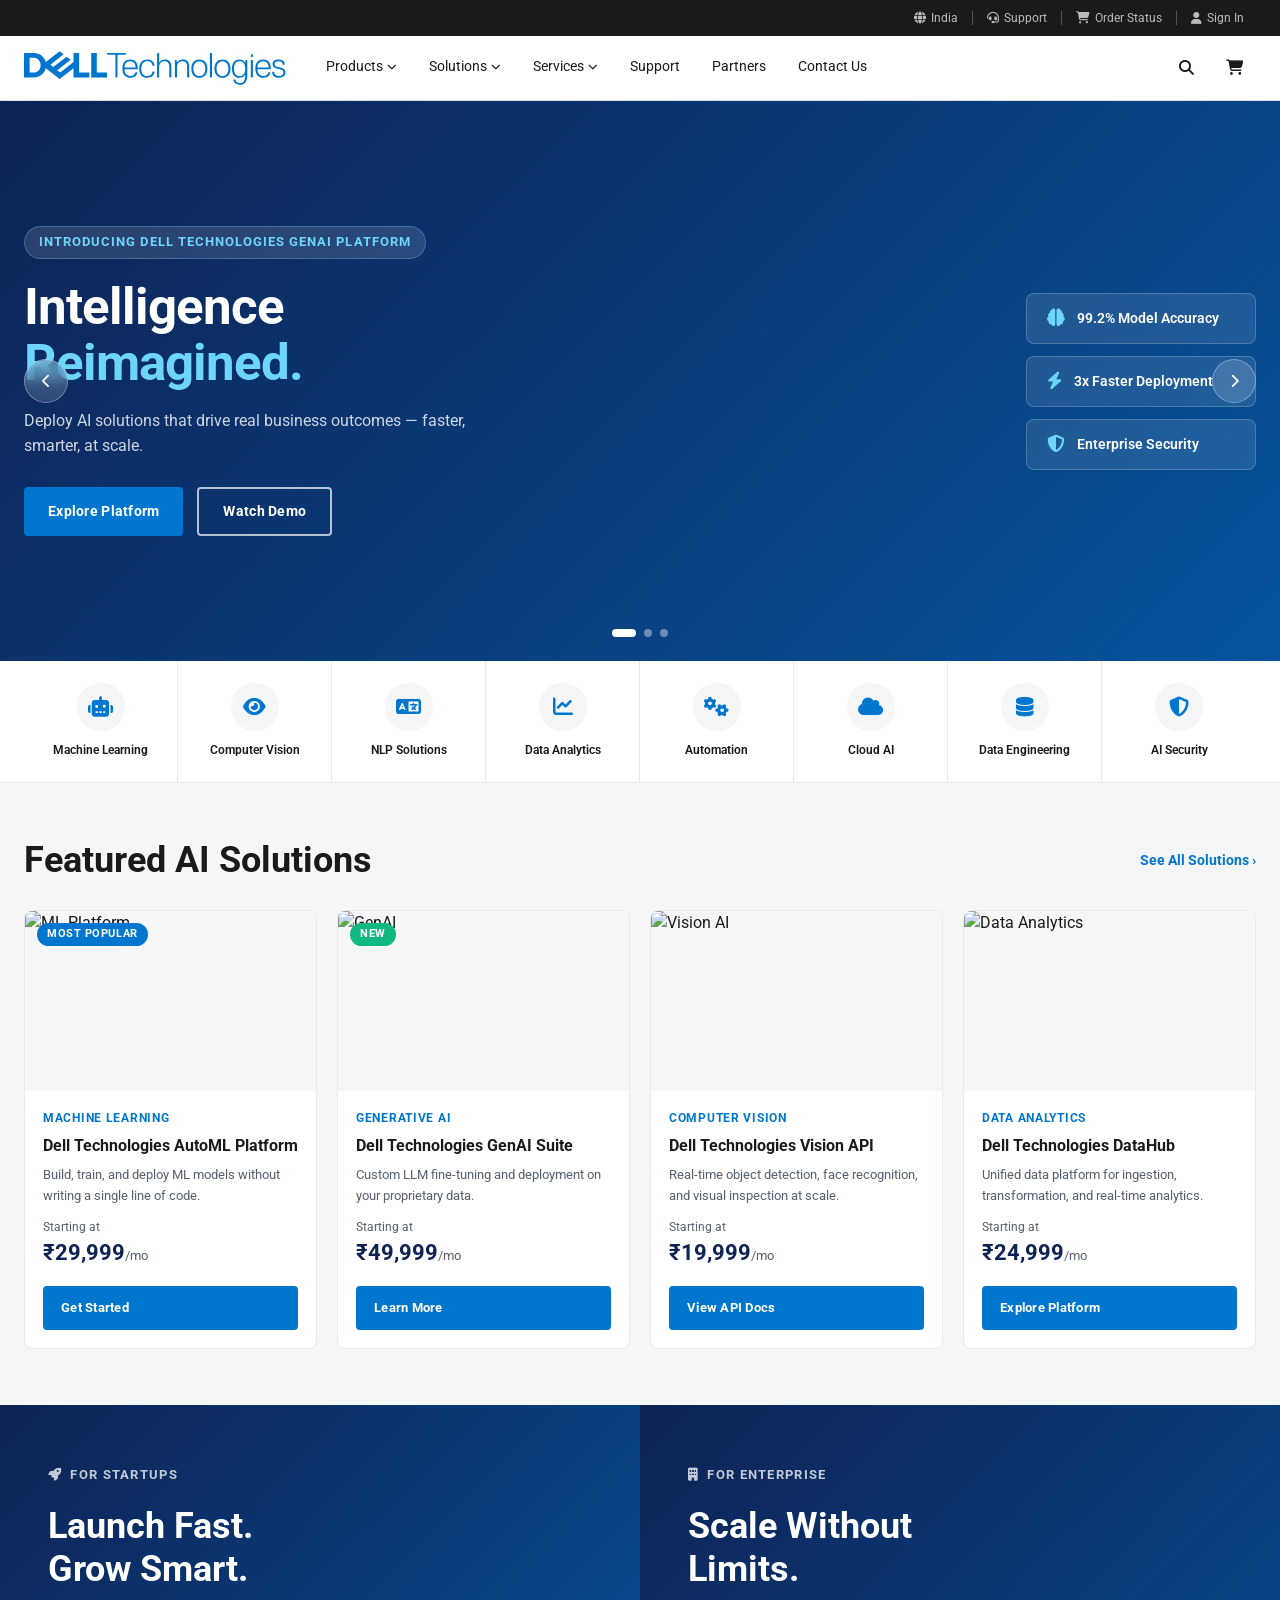
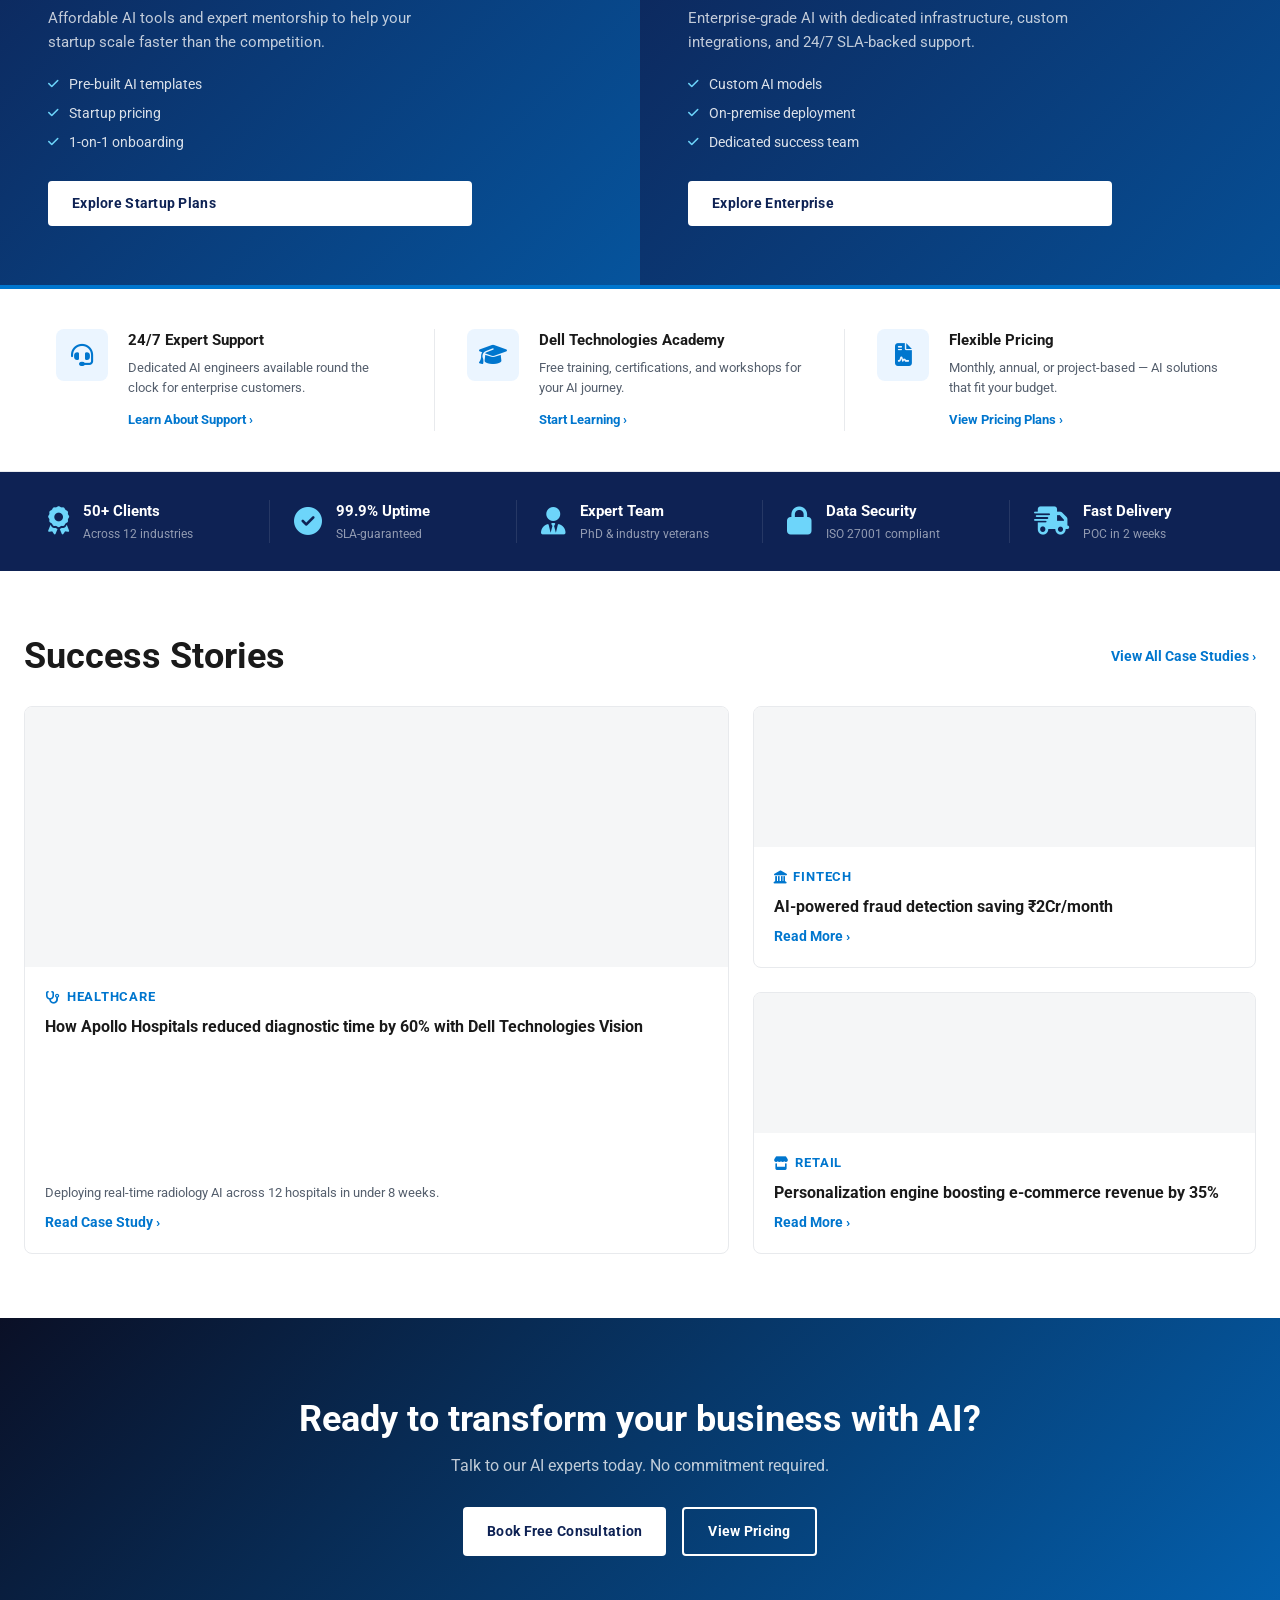
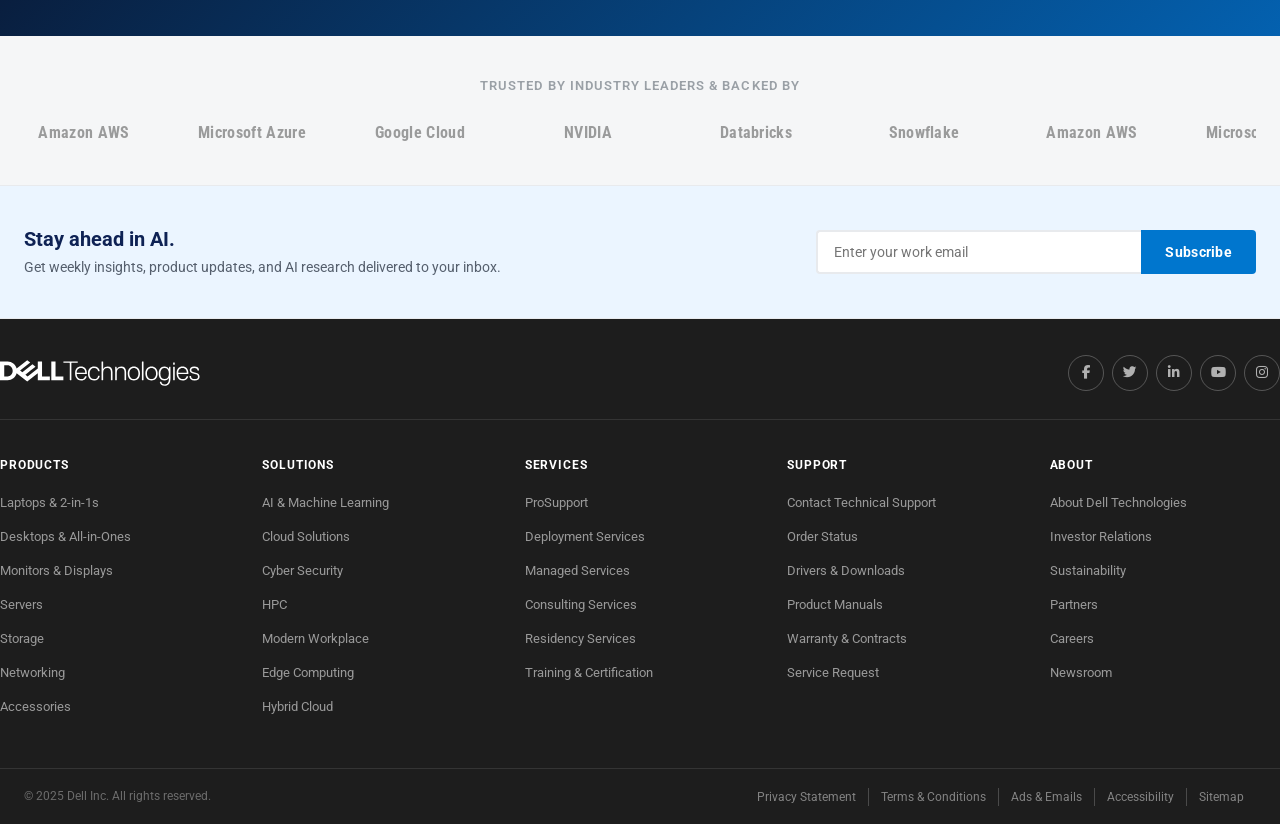
==== index.html @ 5cd4f0b7 "Make website fully responsive for iOS, Android, and all devices - Add viewport-fit=cover for iPhone " ====
<!DOCTYPE html>
<html lang="en">
<head>
<meta charset="UTF-8"/>
<meta name="viewport" content="width=device-width,initial-scale=1.0,viewport-fit=cover"/>
<meta name="description" content="Dell Technologies — Artificial Intelligence solutions for startups and enterprises. Machine Learning, GenAI, Computer Vision, Data Analytics."/>
<title>Dell Technologies | Artificial Intelligence Solutions</title>
<link rel="preconnect" href="https://fonts.googleapis.com"/>
<link href="https://fonts.googleapis.com/css2?family=Roboto:wght@300;400;500;700&family=Roboto+Condensed:wght@400;700&display=swap" rel="stylesheet"/>
<link rel="stylesheet" href="https://cdnjs.cloudflare.com/ajax/libs/font-awesome/6.5.0/css/all.min.css"/>
<style>
/* ===== RESET & VARIABLES ===== */
:root{
  --blue:#0076CE;--blue-dark:#005B9A;--navy:#0E2254;
  --white:#fff;--gray-100:#F5F6F7;--gray-200:#E8EAED;
  --gray-400:#9AA0A6;--gray-700:#3C4043;
  --text:#1A1A1A;--text-light:#555F6D;
  --shadow-sm:0 1px 4px rgba(0,0,0,.08);
  --shadow-md:0 4px 16px rgba(0,0,0,.12);
  --shadow-lg:0 8px 32px rgba(0,0,0,.16);
  --r:4px;--rl:8px;--t:.2s ease;
  --font:'Roboto',-apple-system,sans-serif;
  --font-c:'Roboto Condensed',sans-serif;
}
*,*::before,*::after{box-sizing:border-box;margin:0;padding:0;-webkit-tap-highlight-color:transparent}
html{scroll-behavior:smooth;font-size:16px;-webkit-text-size-adjust:100%;text-size-adjust:100%}
body{font-family:var(--font);color:var(--text);background:var(--white);line-height:1.5;overflow-x:hidden}
img{max-width:100%;display:block}
a{text-decoration:none;color:inherit}
ul{list-style:none}
button{cursor:pointer;border:none;background:none;font-family:var(--font);touch-action:manipulation;-webkit-appearance:none}
input{font-family:var(--font);-webkit-appearance:none}
h1{font-size:clamp(2rem,4vw,3.5rem);font-weight:700;line-height:1.1;letter-spacing:-.02em}
h2{font-size:clamp(1.5rem,3vw,2.25rem);font-weight:700;line-height:1.2}
h3{font-size:clamp(1rem,2vw,1.25rem);font-weight:700;line-height:1.3}
h4{font-size:.9rem;font-weight:700;text-transform:uppercase;letter-spacing:.06em}
h5{font-size:.875rem;font-weight:700;text-transform:uppercase;letter-spacing:.06em}
p{font-size:.9375rem;color:var(--text-light);line-height:1.6}

/* ===== BUTTONS ===== */
.btn{display:inline-flex;align-items:center;gap:8px;padding:.75rem 1.5rem;border-radius:var(--r);font-size:.875rem;font-weight:700;letter-spacing:.02em;transition:background var(--t),transform var(--t),box-shadow var(--t);white-space:nowrap;min-height:44px;touch-action:manipulation}
.btn:hover{transform:translateY(-1px)}
.btn-primary{background:var(--blue);color:var(--white)}
.btn-primary:hover{background:var(--blue-dark);box-shadow:0 4px 12px rgba(0,118,206,.35)}
.btn-secondary{background:transparent;color:var(--white);border:2px solid rgba(255,255,255,.7)}
.btn-secondary:hover{background:rgba(255,255,255,.15);border-color:var(--white)}
.btn-white{background:var(--white);color:var(--navy);font-weight:700}
.btn-white:hover{background:var(--gray-100);box-shadow:var(--shadow-md)}
.btn-outline-white{background:transparent;color:var(--white);border:2px solid var(--white)}
.btn-outline-white:hover{background:rgba(255,255,255,.15)}
.btn-sm{padding:.5rem 1.125rem;font-size:.8125rem}
.btn-link{color:var(--blue);font-size:.875rem;font-weight:700;display:inline-flex;align-items:center;gap:4px;transition:gap var(--t),color var(--t)}
.btn-link:hover{color:var(--blue-dark);gap:8px}

/* ===== REVEAL ===== */
.reveal{opacity:0;transform:translateY(24px);transition:opacity .6s ease,transform .6s ease}
.reveal.visible{opacity:1;transform:translateY(0)}
.d1{transition-delay:.1s}.d2{transition-delay:.2s}.d3{transition-delay:.3s}

/* ===== LAYOUT ===== */
.container{max-width:1280px;margin:0 auto;padding:0 24px;padding-left:max(24px,env(safe-area-inset-left));padding-right:max(24px,env(safe-area-inset-right))}
.sec-hdr{display:flex;align-items:center;justify-content:space-between;margin-bottom:28px}
.sec-hdr h2{color:var(--text)}
.sec-hdr .see-all{color:var(--blue);font-size:.875rem;font-weight:700;transition:color var(--t)}
.sec-hdr .see-all:hover{color:var(--blue-dark)}

/* ===== UTILITY BAR ===== */
.util-bar{background:#1a1a1a;border-bottom:none}
.util-inner{display:flex;align-items:center;justify-content:flex-end;height:36px;gap:0}
.util-right{display:flex;align-items:center}
.util-right a{color:rgba(255,255,255,.7);font-size:.75rem;display:flex;align-items:center;gap:5px;transition:color var(--t);padding:0 12px;height:36px}
.util-right a:hover{color:var(--white)}
.util-div{width:1px;height:14px;background:rgba(255,255,255,.25);margin:0 2px}

/* ===== HEADER / NAV ===== */
.main-hdr{position:sticky;top:0;z-index:1000;background:var(--white);border-bottom:1px solid #dce0e5;transition:box-shadow var(--t)}
.main-hdr.scrolled{box-shadow:0 2px 12px rgba(0,0,0,.1)}
.nav-inner{display:flex;align-items:center;justify-content:space-between;height:64px;gap:0}
.logo,.ft-logo{display:flex;align-items:center;flex-shrink:0}
.dell-logo-img{height:40px;width:auto;display:block}
.ft-brand .dell-logo-img{height:32px;filter:brightness(0) invert(1)}
.main-nav{display:flex;align-items:center;flex:1;padding:0 24px}
.nav-list{display:flex;align-items:center;height:64px}
.nav-item{position:relative;height:64px;display:flex;align-items:center}
.nav-link{display:flex;align-items:center;gap:4px;height:64px;padding:0 16px;font-size:.875rem;font-weight:400;color:#1a1a1a;border-bottom:3px solid transparent;transition:color var(--t),border-color var(--t);white-space:nowrap}
.nav-link .fa-chevron-down{font-size:.6rem;transition:transform var(--t)}
.nav-item:hover>.nav-link{color:var(--blue);border-bottom-color:var(--blue)}
.nav-item:hover .fa-chevron-down{transform:rotate(180deg)}
.mega{position:absolute;top:64px;left:0;background:var(--white);border-top:2px solid var(--blue);box-shadow:0 8px 32px rgba(0,0,0,.14);display:grid;grid-template-columns:repeat(auto-fit,minmax(180px,1fr));min-width:700px;opacity:0;visibility:hidden;transform:translateY(-6px);transition:opacity .18s,transform .18s,visibility .18s;z-index:999}
.nav-item:hover .mega{opacity:1;visibility:visible;transform:translateY(0)}
.mega-col{padding:28px 24px;border-right:1px solid var(--gray-200)}
.mega-col:last-child{border-right:none}
.mega-col h4{color:#1a1a1a;font-size:.75rem;margin-bottom:14px;padding-bottom:10px;border-bottom:1px solid var(--gray-200);font-weight:700;text-transform:uppercase;letter-spacing:.06em}
.mega-col ul li{margin-bottom:10px}
.mega-col ul li a{font-size:.875rem;color:#444;transition:color var(--t);display:block;font-weight:400}
.mega-col ul li a:hover{color:var(--blue)}
.mega-promo{background:#f5f8fc}
.promo-badge{display:inline-block;background:var(--blue);color:var(--white);font-size:.68rem;font-weight:700;padding:2px 8px;border-radius:10px;margin-bottom:8px;text-transform:uppercase;letter-spacing:.05em}
.mega-promo h5{font-size:.9375rem;text-transform:none;letter-spacing:0;color:var(--navy);margin-bottom:6px;font-weight:600}
.mega-promo>p{font-size:.8rem;margin-bottom:12px}
.nav-actions{display:flex;align-items:center;gap:4px;flex-shrink:0}
.nav-icon-btn{width:44px;height:44px;display:flex;align-items:center;justify-content:center;border-radius:50%;color:#1a1a1a;font-size:.95rem;transition:background var(--t),color var(--t)}
.nav-icon-btn:hover{background:var(--gray-100);color:var(--blue)}
.hamburger{display:none;flex-direction:column;gap:5px;width:44px;height:44px;align-items:center;justify-content:center}
.hamburger span{display:block;width:22px;height:2px;background:#1a1a1a;border-radius:2px;transition:transform var(--t),opacity var(--t)}
.search-wrap{display:none;border-top:1px solid var(--gray-200);background:var(--white);padding:12px 0}
.search-wrap.open{display:block}
.search-inner{display:flex;align-items:center;gap:12px;border:1px solid #c0c8d2;border-radius:24px;padding:0 20px;max-width:640px;margin:0 auto;transition:border-color var(--t),box-shadow var(--t)}
.search-inner:focus-within{border-color:var(--blue);box-shadow:0 0 0 3px rgba(0,118,206,.12)}
.search-inner i{color:#888}
.search-inner input{flex:1;border:none;outline:none;padding:10px 0;font-size:.9375rem;color:var(--text)}
.search-close{color:var(--gray-400);transition:color var(--t)}
.search-close:hover{color:var(--text)}

/* ===== HERO ===== */
.hero{position:relative;overflow:hidden;height:560px;background:var(--navy)}
.hero-track{display:flex;height:100%;transition:transform .6s cubic-bezier(.25,.46,.45,.94);will-change:transform}
.hero-slide{min-width:100%;position:relative;background-size:cover;background-position:center;background-color:var(--navy)}
.hero-overlay{position:absolute;inset:0;background:linear-gradient(135deg,rgba(14,34,84,.92) 0%,rgba(0,118,206,.6) 100%)}
.hero-content{position:relative;z-index:2;display:flex;align-items:center;justify-content:space-between;height:100%;gap:48px}
.hero-text{max-width:560px}
.hero-eyebrow{display:inline-flex;align-items:center;gap:8px;background:rgba(255,255,255,.12);color:#6DD5FA;font-size:.8125rem;font-weight:700;letter-spacing:.08em;text-transform:uppercase;padding:5px 14px;border-radius:20px;margin-bottom:20px;border:1px solid rgba(109,213,250,.3)}
.hero-text h1{color:var(--white);margin-bottom:16px}
.hero-text h1 span{color:#6DD5FA}
.hero-sub{color:rgba(255,255,255,.8);font-size:1rem;margin-bottom:28px;max-width:460px}
.hero-actions{display:flex;gap:14px;flex-wrap:wrap}
.float-cards{display:flex;flex-direction:column;gap:12px;flex-shrink:0}
.fcard{background:rgba(255,255,255,.1);backdrop-filter:blur(12px);border:1px solid rgba(255,255,255,.2);border-radius:var(--rl);padding:14px 20px;display:flex;align-items:center;gap:12px;color:var(--white);font-size:.875rem;font-weight:600;min-width:230px;animation:fadeRight .6s ease both}
.fcard:nth-child(1){animation-delay:.3s}
.fcard:nth-child(2){animation-delay:.5s}
.fcard:nth-child(3){animation-delay:.7s}
.fcard i{color:#6DD5FA;font-size:1.1rem}
@keyframes fadeRight{from{opacity:0;transform:translateX(20px)}to{opacity:1;transform:translateX(0)}}
.hero-arr{position:absolute;top:50%;transform:translateY(-50%);width:44px;height:44px;background:rgba(255,255,255,.15);backdrop-filter:blur(8px);border:1px solid rgba(255,255,255,.3);border-radius:50%;color:var(--white);font-size:.875rem;display:flex;align-items:center;justify-content:center;z-index:10;transition:background var(--t),transform var(--t)}
.hero-arr:hover{background:rgba(255,255,255,.3);transform:translateY(-50%) scale(1.1)}
.hero-prev{left:24px}.hero-next{right:24px}
.hero-dots{position:absolute;bottom:24px;left:50%;transform:translateX(-50%);display:flex;gap:8px;z-index:10}
.dot{width:8px;height:8px;border-radius:50%;background:rgba(255,255,255,.4);cursor:pointer;transition:background var(--t),width var(--t)}
.dot.active{background:var(--white);width:24px;border-radius:4px}

/* ===== CATEGORIES ===== */
.cats{background:var(--white);border-bottom:1px solid var(--gray-200)}
.cat-grid{display:grid;grid-template-columns:repeat(8,1fr)}
.cat-card{display:flex;flex-direction:column;align-items:center;gap:10px;padding:22px 12px;border-right:1px solid var(--gray-200);transition:background var(--t);cursor:pointer;text-decoration:none}
.cat-card:last-child{border-right:none}
.cat-card:hover{background:var(--gray-100)}
.cat-ico{width:48px;height:48px;background:var(--gray-100);border-radius:50%;display:flex;align-items:center;justify-content:center;font-size:1.25rem;color:var(--blue);transition:background var(--t),transform var(--t)}
.cat-card:hover .cat-ico{background:var(--blue);color:var(--white);transform:scale(1.1)}
.cat-card span{font-size:.78rem;font-weight:600;text-align:center;color:var(--text);transition:color var(--t)}
.cat-card:hover span{color:var(--blue)}

/* ===== FEATURED ===== */
.featured{padding:56px 0;background:var(--gray-100)}
.feat-grid{display:grid;grid-template-columns:repeat(4,1fr);gap:20px}
.feat-card{background:var(--white);border-radius:var(--rl);overflow:hidden;border:1px solid var(--gray-200);transition:box-shadow var(--t),transform var(--t);position:relative;display:flex;flex-direction:column}
.feat-card:hover{box-shadow:var(--shadow-lg);transform:translateY(-4px)}
.feat-badge{position:absolute;top:12px;left:12px;background:var(--blue);color:var(--white);font-size:.7rem;font-weight:700;padding:3px 10px;border-radius:12px;z-index:2;text-transform:uppercase;letter-spacing:.05em}
.feat-badge.new-badge{background:#10B981}
.feat-img{height:180px;overflow:hidden;position:relative;background:var(--gray-100)}
.feat-img img{width:100%;height:100%;object-fit:cover;transition:transform .4s ease}
.feat-card:hover .feat-img img{transform:scale(1.04)}
.feat-body{padding:18px;display:flex;flex-direction:column;flex:1;gap:8px}
.feat-tag{font-size:.75rem;font-weight:700;color:var(--blue);text-transform:uppercase;letter-spacing:.06em}
.feat-body h3{font-size:1rem;color:var(--text)}
.feat-desc{font-size:.8125rem;color:var(--text-light);flex:1}
.feat-price{margin:4px 0 8px}
.price-from{display:block;font-size:.75rem;color:var(--text-light)}
.price-val{font-size:1.4rem;font-weight:700;color:var(--navy)}
.price-val span{font-size:.8rem;font-weight:400;color:var(--text-light)}

/* ===== AUDIENCE ===== */
.audience-grid{display:grid;grid-template-columns:1fr 1fr;min-height:480px}
.aud-card{position:relative;background-size:cover;background-position:center;background-color:var(--navy);overflow:hidden}
.aud-overlay{position:absolute;inset:0;background:linear-gradient(135deg,rgba(14,34,84,.88) 0%,rgba(0,118,206,.6) 100%)}
.aud-content{position:relative;z-index:2;padding:56px 48px;height:100%;display:flex;flex-direction:column;justify-content:center;max-width:520px}
.aud-eyebrow{display:flex;align-items:center;gap:8px;color:#6DD5FA;font-size:.8125rem;font-weight:700;text-transform:uppercase;letter-spacing:.1em;margin-bottom:16px}
.aud-content h2{color:var(--white);margin-bottom:14px}
.aud-content>p{color:rgba(255,255,255,.75);margin-bottom:20px;max-width:380px}
.aud-list{margin-bottom:28px;display:flex;flex-direction:column;gap:8px}
.aud-list li{color:rgba(255,255,255,.85);font-size:.875rem;display:flex;align-items:center;gap:10px}
.aud-list li i{color:#6DD5FA;font-size:.75rem}

/* ===== SERVICES STRIP ===== */
.svc-strip{background:var(--white);border-top:4px solid var(--blue);border-bottom:1px solid var(--gray-200);padding:40px 0}
.strip-grid{display:grid;grid-template-columns:repeat(3,1fr)}
.strip-item{display:flex;gap:20px;padding:0 32px;border-right:1px solid var(--gray-200)}
.strip-item:last-child{border-right:none}
.strip-ico{width:52px;height:52px;background:#EBF5FF;border-radius:var(--rl);display:flex;align-items:center;justify-content:center;font-size:1.4rem;color:var(--blue);flex-shrink:0}
.strip-body h4{font-size:.9375rem;text-transform:none;letter-spacing:0;color:var(--text);margin-bottom:6px}
.strip-body p{font-size:.8125rem;margin-bottom:8px}
.strip-body a{color:var(--blue);font-size:.8125rem;font-weight:700;transition:color var(--t)}
.strip-body a:hover{color:var(--blue-dark)}

/* ===== TRUST BAR ===== */
.trust-bar{background:var(--navy);padding:28px 0}
.trust-grid{display:grid;grid-template-columns:repeat(5,1fr)}
.trust-item{display:flex;align-items:center;gap:14px;padding:0 24px;border-right:1px solid rgba(255,255,255,.1)}
.trust-item:last-child{border-right:none}
.trust-item>i{font-size:1.75rem;color:#6DD5FA;flex-shrink:0}
.trust-item div{display:flex;flex-direction:column;gap:2px}
.trust-item strong{color:var(--white);font-size:.9375rem}
.trust-item span{color:rgba(255,255,255,.55);font-size:.75rem}

/* ===== EDITORIAL ===== */
.editorial{padding:64px 0;background:var(--white)}
.ed-grid{display:grid;grid-template-columns:1.4fr 1fr;gap:24px}
.ed-col{display:flex;flex-direction:column;gap:24px}
.ed-card{background:var(--white);border:1px solid var(--gray-200);border-radius:var(--rl);overflow:hidden;transition:box-shadow var(--t),transform var(--t);display:flex;flex-direction:column}
.ed-card:hover{box-shadow:var(--shadow-md);transform:translateY(-2px)}
.ed-card.lg .ed-img{height:260px}
.ed-img{height:160px;position:relative;background-size:cover;background-position:center;background-color:var(--gray-100);overflow:hidden}
.ed-img.sm{height:140px}
.ed-body{padding:20px;flex:1;display:flex;flex-direction:column;gap:8px}
.ed-tag{display:flex;align-items:center;gap:6px;font-size:.75rem;font-weight:700;color:var(--blue);text-transform:uppercase;letter-spacing:.06em}
.ed-body h3{color:var(--text);font-size:1rem;line-height:1.4;flex:1}
.ed-body>p{font-size:.8125rem}

/* ===== CTA BANNER ===== */
.cta-banner{position:relative;padding:80px 0;overflow:hidden}
.cta-bg{position:absolute;inset:0;background-size:cover;background-position:center;background-color:var(--navy)}
.cta-overlay{position:absolute;inset:0;background:linear-gradient(135deg,rgba(10,15,36,.95) 0%,rgba(0,118,206,.75) 100%)}
.cta-content{position:relative;z-index:2;text-align:center}
.cta-content h2{color:var(--white);margin-bottom:12px}
.cta-content>p{color:rgba(255,255,255,.75);font-size:1rem;margin-bottom:28px}
.cta-actions{display:flex;gap:16px;justify-content:center;flex-wrap:wrap}

/* ===== PARTNERS ===== */
.partners{padding:40px 0;background:var(--gray-100);border-bottom:1px solid var(--gray-200);overflow:hidden}
.partners-lbl{text-align:center;font-size:.8125rem;color:var(--gray-400);font-weight:600;text-transform:uppercase;letter-spacing:.08em;margin-bottom:24px}
.p-track{overflow:hidden}
.p-inner{display:flex;align-items:center;gap:48px;animation:scroll 22s linear infinite;width:max-content}
.p-track:hover .p-inner{animation-play-state:paused}
.p-logo{display:flex;align-items:center;justify-content:center;filter:grayscale(1) opacity(.5);transition:filter var(--t);min-width:120px;font-size:1rem;font-weight:700;color:var(--gray-700);font-family:var(--font-c);letter-spacing:.02em;white-space:nowrap}
.p-logo:hover{filter:grayscale(0) opacity(1)}
@keyframes scroll{from{transform:translateX(0)}to{transform:translateX(-50%)}}

/* ===== NEWSLETTER ===== */
.newsletter{background:#EBF5FF;padding:40px 0;border-bottom:1px solid var(--gray-200)}
.nl-inner{display:flex;align-items:center;justify-content:space-between;gap:32px;flex-wrap:wrap}
.nl-text h3{color:var(--navy);margin-bottom:4px}
.nl-text p{font-size:.875rem}
.nl-form{display:flex;max-width:440px;flex:1;min-width:280px}
.nl-form input{flex:1;border:2px solid var(--gray-200);border-right:none;border-radius:var(--r) 0 0 var(--r);padding:0 16px;font-size:.875rem;outline:none;transition:border-color var(--t);background:var(--white);color:var(--text)}
.nl-form input:focus{border-color:var(--blue)}
.nl-form .btn{border-radius:0 var(--r) var(--r) 0}

/* ===== FOOTER ===== */
.site-footer{background:#1d1d1d;color:rgba(255,255,255,.7)}
.ft-top-row{display:flex;align-items:center;justify-content:space-between;padding:36px 0 28px;border-bottom:1px solid rgba(255,255,255,.1)}
.ft-top-row .dell-logo-img{height:32px;filter:brightness(0) invert(1)}
.social{display:flex;align-items:center;gap:8px}
.social a{width:36px;height:36px;border:1px solid rgba(255,255,255,.25);border-radius:50%;display:flex;align-items:center;justify-content:center;color:rgba(255,255,255,.65);font-size:.85rem;transition:background var(--t),border-color var(--t),color var(--t)}
.social a:hover{background:var(--blue);border-color:var(--blue);color:var(--white)}
.ft-grid{display:grid;grid-template-columns:repeat(5,1fr);gap:32px;padding:36px 0 40px}
.ft-col h5{color:var(--white);margin-bottom:16px;font-size:.75rem;font-weight:700;text-transform:uppercase;letter-spacing:.07em}
.ft-col ul li{margin-bottom:10px}
.ft-col ul li a{font-size:.8125rem;color:rgba(255,255,255,.55);transition:color var(--t);line-height:1.4}
.ft-col ul li a:hover{color:var(--white)}
.ft-bottom{border-top:1px solid rgba(255,255,255,.1);padding:18px 0 calc(18px + env(safe-area-inset-bottom))}
.ft-bottom-inner{display:flex;align-items:center;justify-content:space-between;gap:16px;flex-wrap:wrap}
.ft-bottom p{font-size:.75rem;color:rgba(255,255,255,.35)}
.ft-legal{display:flex;gap:0;flex-wrap:wrap}
.ft-legal a{font-size:.75rem;color:rgba(255,255,255,.45);transition:color var(--t);padding:0 12px;border-right:1px solid rgba(255,255,255,.2)}
.ft-legal a:last-child{border-right:none}
.ft-legal a:hover{color:rgba(255,255,255,.9)}
.mob-overlay{display:none;position:fixed;inset:0;background:rgba(0,0,0,.5);z-index:998}
.mob-overlay.active{display:block}

/* ===== RESPONSIVE ===== */
@media(max-width:1100px){
  .feat-grid{grid-template-columns:repeat(2,1fr)}
  .cat-grid{grid-template-columns:repeat(4,1fr)}
  .trust-grid{grid-template-columns:repeat(3,1fr)}
  .ft-grid{grid-template-columns:repeat(3,1fr)}
}
@media(max-width:900px){
  .util-bar{display:none}
  .main-nav{position:fixed;top:0;left:-100%;width:min(320px,85vw);height:100vh;height:100dvh;background:var(--white);z-index:999;overflow-y:auto;-webkit-overflow-scrolling:touch;transition:left var(--t);padding:calc(80px + env(safe-area-inset-top)) 0 calc(40px + env(safe-area-inset-bottom));padding-left:env(safe-area-inset-left);box-shadow:var(--shadow-lg)}
  .main-nav.open{left:0}
  .nav-list{flex-direction:column;align-items:stretch}
  .nav-link{height:auto;min-height:44px;padding:14px 24px;border-bottom:1px solid var(--gray-200)}
  .mega{position:static;transform:none;min-width:100%;grid-template-columns:1fr;box-shadow:none;border:none;display:none;opacity:1;visibility:visible}
  .nav-item.open .mega{display:grid}
  .mega-col{border-right:none;border-bottom:1px solid var(--gray-200)}
  .hamburger{display:flex}
  .btn-cta-nav{display:none}
  .hero{height:480px}
  .float-cards{display:none}
  .audience-grid{grid-template-columns:1fr}
  .aud-card{min-height:360px}
  .strip-grid{grid-template-columns:1fr;gap:28px}
  .strip-item{border-right:none;padding:0}
  .ed-grid{grid-template-columns:1fr}
  .ed-card.lg .ed-img{height:200px}
  .ed-col{display:grid;grid-template-columns:1fr 1fr}
  .logo svg{width:200px;height:26px}
  .search-inner input,.nl-form input{font-size:1rem}
}
@media(max-width:700px){
  .feat-grid{grid-template-columns:repeat(2,1fr)}
  .trust-grid{grid-template-columns:repeat(2,1fr)}
  .ed-col{grid-template-columns:1fr}
  .aud-content{padding:40px 24px}
  .hero{height:auto;min-height:420px}
  .hero-content{padding:60px 24px}
  .hero-actions{flex-direction:column}
  .hero-actions .btn{justify-content:center}
}
@media(max-width:600px){
  .feat-grid{grid-template-columns:1fr}
  .ft-grid{grid-template-columns:1fr 1fr}
  .ft-top-row{flex-direction:column;gap:16px;align-items:flex-start}
  .hero-content{padding:48px 20px}
  .hero-arr{width:36px;height:36px;font-size:.75rem}
  .hero-prev{left:8px}.hero-next{right:8px}
  .aud-content{padding:40px 24px}
}
@media(max-width:480px){
  .cat-card{padding:14px 6px}
  .cat-card span{font-size:.65rem}
  .cat-ico{width:40px;height:40px;font-size:1.1rem}
  .trust-grid{grid-template-columns:1fr}
  .trust-item{border-right:none;border-bottom:1px solid rgba(255,255,255,.1);padding:12px 0}
  .trust-item:last-child{border-bottom:none}
  .trust-bar{padding:20px 0}
  .logo svg{width:160px;height:21px}
  .hero{min-height:360px}
  .hero-content{padding:36px 16px;flex-direction:column;justify-content:center}
  .hero-actions{flex-direction:column}
  .hero-actions .btn{justify-content:center;width:100%}
  .nl-inner{flex-direction:column;align-items:stretch}
  .nl-form{max-width:100%;flex-direction:column}
  .nl-form input{border-right:2px solid var(--gray-200);border-bottom:none;border-radius:var(--r) var(--r) 0 0;padding:12px 16px}
  .nl-form .btn{border-radius:0 0 var(--r) var(--r);justify-content:center}
  .ft-grid{grid-template-columns:1fr 1fr}
  .ft-bottom-inner{flex-direction:column;align-items:center;text-align:center;gap:10px}
  .ft-legal{justify-content:center}
  .cta-actions{flex-direction:column;align-items:center}
  .cta-actions .btn{width:100%;max-width:320px;justify-content:center}
  .sec-hdr{flex-direction:column;align-items:flex-start;gap:8px}
}
@media(max-width:360px){
  .cat-grid{grid-template-columns:repeat(4,1fr)}
  .cat-card{padding:10px 4px}
  .cat-ico{width:34px;height:34px;font-size:.95rem}
  .cat-card span{font-size:.6rem}
  .logo svg{width:140px;height:18px}
  .nav-inner{height:56px}
  .hero-content{padding:28px 12px}
}

/* ===== MOBILE / TOUCH POLISH ===== */
@media(hover:none){
  .feat-card:hover,.ed-card:hover{transform:none;box-shadow:none}
  .btn:hover{transform:none}
  .cat-card:hover .cat-ico{transform:none}
}
@media(max-width:900px){
  .nav-inner{height:56px}
  .search-inner input{height:44px}
  .social a{width:44px;height:44px}
  .util-right a{min-height:44px}
}
</style>
</head>
<body>

<!-- Utility Bar -->
<div class="util-bar">
  <div class="container util-inner">
    <div class="util-right">
      <a href="#"><i class="fas fa-globe"></i> India</a>
      <span class="util-div"></span>
      <a href="#"><i class="fas fa-headset"></i> Support</a>
      <span class="util-div"></span>
      <a href="#"><i class="fas fa-shopping-cart"></i> Order Status</a>
      <span class="util-div"></span>
      <a href="#"><i class="fas fa-user"></i> Sign In</a>
    </div>
  </div>
</div>

<!-- Header -->
<header class="main-hdr" id="mainHdr">
  <div class="container nav-inner">
    <a href="#" class="logo">
      <svg xmlns="http://www.w3.org/2000/svg" viewBox="0 0 1017 132" width="262" height="34" aria-label="Dell Technologies" focusable="false">
        <path fill="#0076CE" d="M1015 84.89c0-12.23-6.8-17.66-20.39-20.38-13.58-2.71-21.73-4.08-21.73-13.58 0-6.79 5.43-10.87 14.95-10.87 12.23 0 16.3 5.43 16.3 12.23l1.36 1.36h5.43l1.36-1.36c0-13.58-10.87-19.02-24.46-19.02-14.95 0-23.09 8.15-23.09 17.67 0 10.87 8.15 16.3 21.73 19.02 13.59 2.72 20.38 4.08 20.38 14.95 0 6.79-4.07 12.23-17.66 12.23-12.23 0-17.66-6.8-17.66-14.95l-1.36-1.36h-5.43l-1.36 1.36c0 12.23 9.51 21.74 25.81 21.74 17.66-.02 25.82-8.17 25.82-19.04m-58.42-13.58l1.35-1.36v-4.07c0-19.02-10.87-32.61-29.89-32.61s-29.89 13.59-29.89 32.61v2.71c0 19.02 9.51 35.32 31.25 35.32 19.02 0 25.81-12.23 27.17-20.38l-1.36-1.36h-5.43l-1.36 1.36c-2.72 8.15-8.15 13.59-19.02 13.59-17.67 0-23.1-16.3-23.1-24.45l1.36-1.36h48.92zm-8.15-6.8h-40.76l-1.36-1.36c0-9.51 5.43-23.09 21.74-23.09 16.3 0 21.74 13.58 21.74 23.09l-1.36 1.36zm-59.78 36.68V35.97l-1.36-1.36h-5.43l-1.36 1.36v65.22l1.36 1.36h5.43l1.36-1.36zm0-78.8v-8.15l-1.36-1.36h-5.43l-1.36 1.36v8.15l1.36 1.36h5.43l1.36-1.36zm-51.62 74.73c-13.59 0-21.74-9.51-21.74-28.53s8.15-28.53 21.74-28.53c13.58 0 21.73 9.51 21.73 28.53 0 19.01-8.15 28.53-21.73 28.53m21.73-4.08c0 17.66-4.08 31.25-20.38 31.25-12.23 0-16.3-5.43-17.66-12.23l-1.36-1.36h-5.43l-1.36 1.36c1.36 10.87 9.51 19.02 25.81 19.02 17.67 0 28.53-10.87 28.53-38.04V35.97l-1.36-1.36h-4.08l-1.36 1.36-1.36 8.16h-1.36c-2.71-5.43-9.51-10.87-21.74-10.87-19.02 0-28.53 14.95-28.53 35.33 0 20.37 9.51 35.32 28.53 35.32 12.23 0 19.02-5.43 21.74-10.87h1.37zm-88.3-52.98c13.58 0 23.09 10.87 23.09 28.53s-9.51 28.53-23.09 28.53c-13.59 0-23.1-10.87-23.1-28.53s9.51-28.53 23.1-28.53m0 63.85c17.66 0 31.24-12.23 31.24-35.32s-13.58-35.33-31.24-35.33c-17.67 0-31.25 12.23-31.25 35.33 0 23.09 13.59 35.32 31.25 35.32m-40.76-2.72V8.81l-1.36-1.36h-5.43l-1.36 1.36v92.39l1.36 1.36h5.43l1.36-1.37zm-48.9-61.13c13.58 0 23.09 10.87 23.09 28.53s-9.51 28.53-23.09 28.53c-13.59 0-23.1-10.87-23.1-28.53s9.51-28.53 23.1-28.53m0 63.85c17.66 0 31.25-12.23 31.25-35.32s-13.59-35.33-31.25-35.33-31.25 12.23-31.25 35.33c0 23.09 13.59 35.32 31.25 35.32m-39.4-2.72V60.43c0-17.66-9.51-27.17-24.45-27.17-9.51 0-17.67 4.08-21.74 10.87h-1.36l-1.35-8.16-1.36-1.36h-4.08l-1.36 1.36v65.22l1.36 1.36h5.44l1.35-1.36V64.51c0-14.95 6.8-24.45 21.74-24.45 10.87 0 17.66 6.79 17.66 20.37v40.76l1.36 1.36h5.43l1.36-1.36zm-69.29 0V60.43c0-17.66-9.51-27.17-24.45-27.17-9.51 0-17.66 4.08-21.74 10.87h-1.36V8.81l-1.36-1.36h-5.43l-1.36 1.36v92.39l1.36 1.36h5.43l1.36-1.36V64.51c0-14.95 6.8-24.45 21.74-24.45 10.87 0 17.66 6.79 17.66 20.37v40.76l1.36 1.36h5.44l1.35-1.36zm-116.83-32.6c0-19.02 9.51-28.53 23.09-28.53s19.02 8.15 20.37 16.3l1.36 1.36h5.44l1.36-1.36c-1.36-13.58-12.23-23.09-28.53-23.09-17.66 0-31.24 10.87-31.24 35.33 0 24.45 13.58 35.32 31.24 35.32 16.3 0 27.17-9.51 28.53-23.09l-1.36-1.36h-5.44l-1.36 1.36c-1.36 8.15-6.79 16.3-20.37 16.3-13.59-.01-23.09-9.53-23.09-28.54m-14.95 2.72l1.36-1.36v-4.07c0-19.02-10.87-32.61-29.9-32.61-19.01 0-29.89 13.59-29.89 32.61v2.71c0 19.02 9.51 35.32 31.25 35.32 19.02 0 25.81-12.23 27.17-20.38l-1.36-1.36h-5.43l-1.36 1.36c-2.71 8.15-8.15 13.59-19.02 13.59-17.66 0-23.09-16.3-23.09-24.45l1.36-1.36h48.91zm-8.15-6.8h-40.76l-1.36-1.36c0-9.51 5.43-23.09 21.73-23.09 16.31 0 21.74 13.58 21.74 23.09l-1.35 1.36zm-36.61-51.63V8.81l-1.36-1.36h-70.65l-1.36 1.36v4.08l1.36 1.36h29.89l1.36 1.36v85.59l1.36 1.36h5.43l1.36-1.36V15.6l1.36-1.36h29.89l1.36-1.36zM322.2 83.65v18.9h-61.35V7.45h21.6v76.2h39.75zm-283.65 18.9c22.13 0 40.73-15.12 46.03-35.58l53.8 42.03 53.77-42.01v35.56h61.35v-18.9h-39.75V7.45h-21.6v35.56L140.58 83.3l-11.53-9.01L153.73 55l26.88-21-15.34-12-51.58 40.3-11.53-9.01L153.73 13 138.38 1l-53.8 42.03c-5.3-20.46-23.9-35.58-46.03-35.58H0v95.1h38.55zM21.6 83.65v-57.3h16.95C52.88 26.35 64.5 39.18 64.5 55S52.88 83.65 38.55 83.65H21.6z"/>
      </svg>
    </a>

    <nav class="main-nav" id="mainNav">
      <ul class="nav-list">
        <li class="nav-item has-mega">
          <a href="#" class="nav-link">Products <i class="fas fa-chevron-down"></i></a>
          <div class="mega">
            <div class="mega-col"><h4>PCs &amp; Laptops</h4><ul><li><a href="#">Laptops &amp; 2-in-1s</a></li><li><a href="#">Desktops &amp; All-in-Ones</a></li><li><a href="#">Monitors</a></li><li><a href="#">Workstations</a></li><li><a href="#">Thin Clients</a></li></ul></div>
            <div class="mega-col"><h4>Infrastructure</h4><ul><li><a href="#">Servers</a></li><li><a href="#">Storage</a></li><li><a href="#">Networking</a></li><li><a href="#">Converged Infrastructure</a></li><li><a href="#">HPC</a></li></ul></div>
            <div class="mega-col"><h4>Software &amp; Cloud</h4><ul><li><a href="#">Dell APEX</a></li><li><a href="#">VMware Solutions</a></li><li><a href="#">Data Protection</a></li><li><a href="#">Cloud Management</a></li></ul></div>
            <div class="mega-col mega-promo"><span class="promo-badge">New</span><h5>Dell APEX Cloud Platform</h5><p>Flexible cloud-as-a-service solutions for any workload.</p><a href="#" class="btn-link">Learn More &rsaquo;</a></div>
          </div>
        </li>
        <li class="nav-item has-mega">
          <a href="#" class="nav-link">Solutions <i class="fas fa-chevron-down"></i></a>
          <div class="mega">
            <div class="mega-col"><h4>By Technology</h4><ul><li><a href="#">AI &amp; Machine Learning</a></li><li><a href="#">Cloud &amp; Multicloud</a></li><li><a href="#">Cyber Security</a></li><li><a href="#">Modern Workplace</a></li><li><a href="#">Edge Computing</a></li></ul></div>
            <div class="mega-col"><h4>By Industry</h4><ul><li><a href="#">Financial Services</a></li><li><a href="#">Healthcare</a></li><li><a href="#">Manufacturing</a></li><li><a href="#">Government</a></li><li><a href="#">Telecommunications</a></li></ul></div>
            <div class="mega-col"><h4>By Business Size</h4><ul><li><a href="#">Small Business</a></li><li><a href="#">Mid-Size Business</a></li><li><a href="#">Enterprise</a></li><li><a href="#">Public Sector</a></li></ul></div>
          </div>
        </li>
        <li class="nav-item has-mega">
          <a href="#" class="nav-link">Services <i class="fas fa-chevron-down"></i></a>
          <div class="mega">
            <div class="mega-col"><h4>Support Services</h4><ul><li><a href="#">ProSupport</a></li><li><a href="#">ProSupport Plus</a></li><li><a href="#">ProSupport Flex</a></li><li><a href="#">Basic Hardware Service</a></li></ul></div>
            <div class="mega-col"><h4>Deployment &amp; IT</h4><ul><li><a href="#">Deployment Services</a></li><li><a href="#">Managed Services</a></li><li><a href="#">Residency Services</a></li><li><a href="#">Consulting Services</a></li></ul></div>
            <div class="mega-col"><h4>Training</h4><ul><li><a href="#">Dell Technologies Education</a></li><li><a href="#">Certification Programs</a></li><li><a href="#">On-Demand Learning</a></li><li><a href="#">Custom Training</a></li></ul></div>
          </div>
        </li>
        <li class="nav-item"><a href="#" class="nav-link">Support</a></li>
        <li class="nav-item"><a href="#" class="nav-link">Partners</a></li>
        <li class="nav-item"><a href="#" class="nav-link">Contact Us</a></li>
      </ul>
    </nav>

    <div class="nav-actions">
      <button class="nav-icon-btn" id="srchBtn" title="Search"><i class="fas fa-search"></i></button>
      <a href="#" class="nav-icon-btn" title="Cart"><i class="fas fa-shopping-cart"></i></a>
      <button class="hamburger" id="hbg"><span></span><span></span><span></span></button>
    </div>
  </div>
  <div class="search-wrap" id="srchWrap">
    <div class="container">
      <div class="search-inner">
        <i class="fas fa-search"></i>
        <input type="text" placeholder="Search services, solutions, products..." id="srchInput"/>
        <button class="search-close" id="srchClose"><i class="fas fa-times"></i></button>
      </div>
    </div>
  </div>
</header>

<!-- Hero -->
<section class="hero">
  <div class="hero-track" id="heroTrack">
    <div class="hero-slide" style="background-image:url('https://images.unsplash.com/photo-1677442136019-21780ecad995?w=1600&q=80')">
      <div class="hero-overlay"></div>
      <div class="container hero-content">
        <div class="hero-text">
          <p class="hero-eyebrow">Introducing Dell Technologies GenAI Platform</p>
          <h1>Intelligence<br/><span>Reimagined.</span></h1>
          <p class="hero-sub">Deploy AI solutions that drive real business outcomes &mdash; faster, smarter, at scale.</p>
          <div class="hero-actions"><a href="#" class="btn btn-primary">Explore Platform</a><a href="#" class="btn btn-secondary">Watch Demo</a></div>
        </div>
        <div class="float-cards">
          <div class="fcard"><i class="fas fa-brain"></i><span>99.2% Model Accuracy</span></div>
          <div class="fcard"><i class="fas fa-bolt"></i><span>3x Faster Deployment</span></div>
          <div class="fcard"><i class="fas fa-shield-alt"></i><span>Enterprise Security</span></div>
        </div>
      </div>
    </div>
    <div class="hero-slide" style="background-image:url('https://images.unsplash.com/photo-1551288049-bebda4e38f71?w=1600&q=80')">
      <div class="hero-overlay" style="background:linear-gradient(135deg,#0E2254ee 60%,#0076CEaa 100%)"></div>
      <div class="container hero-content">
        <div class="hero-text">
          <p class="hero-eyebrow">Data Analytics Suite</p>
          <h1>Data-Driven<br/><span>Decisions.</span></h1>
          <p class="hero-sub">Transform raw data into powerful insights with Dell Technologies' analytics platform built for scale.</p>
          <div class="hero-actions"><a href="#" class="btn btn-primary">Start Free Trial</a><a href="#" class="btn btn-secondary">See Pricing</a></div>
        </div>
      </div>
    </div>
    <div class="hero-slide" style="background-image:url('https://images.unsplash.com/photo-1486406146926-c627a92ad1ab?w=1600&q=80')">
      <div class="hero-overlay" style="background:linear-gradient(135deg,#1a1a2eee 60%,#0076CE99 100%)"></div>
      <div class="container hero-content">
        <div class="hero-text">
          <p class="hero-eyebrow">For Enterprises</p>
          <h1>Scale AI<br/><span>Confidently.</span></h1>
          <p class="hero-sub">Enterprise-grade AI infrastructure with dedicated support, SLAs, and on-premise options.</p>
          <div class="hero-actions"><a href="#" class="btn btn-primary">Talk to Sales</a><a href="#" class="btn btn-secondary">Learn More</a></div>
        </div>
      </div>
    </div>
  </div>
  <button class="hero-arr hero-prev" id="heroPrev"><i class="fas fa-chevron-left"></i></button>
  <button class="hero-arr hero-next" id="heroNext"><i class="fas fa-chevron-right"></i></button>
  <div class="hero-dots"><span class="dot active" data-s="0"></span><span class="dot" data-s="1"></span><span class="dot" data-s="2"></span></div>
</section>

<!-- Categories -->
<section class="cats">
  <div class="container">
    <div class="cat-grid">
      <a href="#" class="cat-card"><div class="cat-ico"><i class="fas fa-robot"></i></div><span>Machine Learning</span></a>
      <a href="#" class="cat-card"><div class="cat-ico"><i class="fas fa-eye"></i></div><span>Computer Vision</span></a>
      <a href="#" class="cat-card"><div class="cat-ico"><i class="fas fa-language"></i></div><span>NLP Solutions</span></a>
      <a href="#" class="cat-card"><div class="cat-ico"><i class="fas fa-chart-line"></i></div><span>Data Analytics</span></a>
      <a href="#" class="cat-card"><div class="cat-ico"><i class="fas fa-cogs"></i></div><span>Automation</span></a>
      <a href="#" class="cat-card"><div class="cat-ico"><i class="fas fa-cloud"></i></div><span>Cloud AI</span></a>
      <a href="#" class="cat-card"><div class="cat-ico"><i class="fas fa-database"></i></div><span>Data Engineering</span></a>
      <a href="#" class="cat-card"><div class="cat-ico"><i class="fas fa-shield-alt"></i></div><span>AI Security</span></a>
    </div>
  </div>
</section>

<!-- Featured -->
<section class="featured">
  <div class="container">
    <div class="sec-hdr"><h2>Featured AI Solutions</h2><a href="#" class="see-all">See All Solutions &rsaquo;</a></div>
    <div class="feat-grid">
      <div class="feat-card">
        <div class="feat-badge">Most Popular</div>
        <div class="feat-img"><img src="https://images.unsplash.com/photo-1555949963-aa79dcee981c?w=600&q=80" alt="ML Platform" loading="lazy"/></div>
        <div class="feat-body"><p class="feat-tag">Machine Learning</p><h3>Dell Technologies AutoML Platform</h3><p class="feat-desc">Build, train, and deploy ML models without writing a single line of code.</p><div class="feat-price"><span class="price-from">Starting at</span><span class="price-val">&#8377;29,999<span>/mo</span></span></div><a href="#" class="btn btn-primary btn-sm">Get Started</a></div>
      </div>
      <div class="feat-card">
        <div class="feat-badge new-badge">New</div>
        <div class="feat-img"><img src="https://images.unsplash.com/photo-1620712943543-bcc4688e7485?w=600&q=80" alt="GenAI" loading="lazy"/></div>
        <div class="feat-body"><p class="feat-tag">Generative AI</p><h3>Dell Technologies GenAI Suite</h3><p class="feat-desc">Custom LLM fine-tuning and deployment on your proprietary data.</p><div class="feat-price"><span class="price-from">Starting at</span><span class="price-val">&#8377;49,999<span>/mo</span></span></div><a href="#" class="btn btn-primary btn-sm">Learn More</a></div>
      </div>
      <div class="feat-card">
        <div class="feat-img"><img src="https://images.unsplash.com/photo-1485827404703-89b55fcc595e?w=600&q=80" alt="Vision AI" loading="lazy"/></div>
        <div class="feat-body"><p class="feat-tag">Computer Vision</p><h3>Dell Technologies Vision API</h3><p class="feat-desc">Real-time object detection, face recognition, and visual inspection at scale.</p><div class="feat-price"><span class="price-from">Starting at</span><span class="price-val">&#8377;19,999<span>/mo</span></span></div><a href="#" class="btn btn-primary btn-sm">View API Docs</a></div>
      </div>
      <div class="feat-card">
        <div class="feat-img"><img src="https://images.unsplash.com/photo-1460925895917-afdab827c52f?w=600&q=80" alt="Data Analytics" loading="lazy"/></div>
        <div class="feat-body"><p class="feat-tag">Data Analytics</p><h3>Dell Technologies DataHub</h3><p class="feat-desc">Unified data platform for ingestion, transformation, and real-time analytics.</p><div class="feat-price"><span class="price-from">Starting at</span><span class="price-val">&#8377;24,999<span>/mo</span></span></div><a href="#" class="btn btn-primary btn-sm">Explore Platform</a></div>
      </div>
    </div>
  </div>
</section>

<!-- Audience Split -->
<section>
  <div class="audience-grid">
    <div class="aud-card" style="background-image:url('https://images.unsplash.com/photo-1522202176988-66273c2fd55f?w=1200&q=80')">
      <div class="aud-overlay"></div>
      <div class="aud-content">
        <p class="aud-eyebrow"><i class="fas fa-rocket"></i> For Startups</p>
        <h2>Launch Fast.<br/>Grow Smart.</h2>
        <p>Affordable AI tools and expert mentorship to help your startup scale faster than the competition.</p>
        <ul class="aud-list"><li><i class="fas fa-check"></i> Pre-built AI templates</li><li><i class="fas fa-check"></i> Startup pricing</li><li><i class="fas fa-check"></i> 1-on-1 onboarding</li></ul>
        <a href="#" class="btn btn-white">Explore Startup Plans</a>
      </div>
    </div>
    <div class="aud-card" style="background-image:url('https://images.unsplash.com/photo-1486406146926-c627a92ad1ab?w=1200&q=80')">
      <div class="aud-overlay" style="background:linear-gradient(135deg,#0E2254ee 0%,#0076CE88 100%)"></div>
      <div class="aud-content">
        <p class="aud-eyebrow"><i class="fas fa-building"></i> For Enterprise</p>
        <h2>Scale Without<br/>Limits.</h2>
        <p>Enterprise-grade AI with dedicated infrastructure, custom integrations, and 24/7 SLA-backed support.</p>
        <ul class="aud-list"><li><i class="fas fa-check"></i> Custom AI models</li><li><i class="fas fa-check"></i> On-premise deployment</li><li><i class="fas fa-check"></i> Dedicated success team</li></ul>
        <a href="#" class="btn btn-white">Explore Enterprise</a>
      </div>
    </div>
  </div>
</section>

<!-- Services Strip -->
<section class="svc-strip">
  <div class="container">
    <div class="strip-grid">
      <div class="strip-item"><div class="strip-ico"><i class="fas fa-headset"></i></div><div class="strip-body"><h4>24/7 Expert Support</h4><p>Dedicated AI engineers available round the clock for enterprise customers.</p><a href="#">Learn About Support &rsaquo;</a></div></div>
      <div class="strip-item"><div class="strip-ico"><i class="fas fa-graduation-cap"></i></div><div class="strip-body"><h4>Dell Technologies Academy</h4><p>Free training, certifications, and workshops for your AI journey.</p><a href="#">Start Learning &rsaquo;</a></div></div>
      <div class="strip-item"><div class="strip-ico"><i class="fas fa-file-contract"></i></div><div class="strip-body"><h4>Flexible Pricing</h4><p>Monthly, annual, or project-based &mdash; AI solutions that fit your budget.</p><a href="#">View Pricing Plans &rsaquo;</a></div></div>
    </div>
  </div>
</section>

<!-- Trust Bar -->
<section class="trust-bar">
  <div class="container">
    <div class="trust-grid">
      <div class="trust-item"><i class="fas fa-award"></i><div><strong>50+ Clients</strong><span>Across 12 industries</span></div></div>
      <div class="trust-item"><i class="fas fa-check-circle"></i><div><strong>99.9% Uptime</strong><span>SLA-guaranteed</span></div></div>
      <div class="trust-item"><i class="fas fa-user-tie"></i><div><strong>Expert Team</strong><span>PhD &amp; industry veterans</span></div></div>
      <div class="trust-item"><i class="fas fa-lock"></i><div><strong>Data Security</strong><span>ISO 27001 compliant</span></div></div>
      <div class="trust-item"><i class="fas fa-shipping-fast"></i><div><strong>Fast Delivery</strong><span>POC in 2 weeks</span></div></div>
    </div>
  </div>
</section>

<!-- Case Studies -->
<section class="editorial">
  <div class="container">
    <div class="sec-hdr"><h2>Success Stories</h2><a href="#" class="see-all">View All Case Studies &rsaquo;</a></div>
    <div class="ed-grid">
      <div class="ed-card lg">
        <div class="ed-img" style="background-image:url('https://images.unsplash.com/photo-1576091160399-112ba8d25d1d?w=900&q=80')"></div>
        <div class="ed-body"><p class="ed-tag"><i class="fas fa-stethoscope"></i> Healthcare</p><h3>How Apollo Hospitals reduced diagnostic time by 60% with Dell Technologies Vision</h3><p>Deploying real-time radiology AI across 12 hospitals in under 8 weeks.</p><a href="#" class="btn-link">Read Case Study &rsaquo;</a></div>
      </div>
      <div class="ed-col">
        <div class="ed-card">
          <div class="ed-img sm" style="background-image:url('https://images.unsplash.com/photo-1611974789855-9c2a0a7236a3?w=600&q=80')"></div>
          <div class="ed-body"><p class="ed-tag"><i class="fas fa-landmark"></i> FinTech</p><h3>AI-powered fraud detection saving &#8377;2Cr/month</h3><a href="#" class="btn-link">Read More &rsaquo;</a></div>
        </div>
        <div class="ed-card">
          <div class="ed-img sm" style="background-image:url('https://images.unsplash.com/photo-1472851294608-062f824d29cc?w=600&q=80')"></div>
          <div class="ed-body"><p class="ed-tag"><i class="fas fa-store"></i> Retail</p><h3>Personalization engine boosting e-commerce revenue by 35%</h3><a href="#" class="btn-link">Read More &rsaquo;</a></div>
        </div>
      </div>
    </div>
  </div>
</section>

<!-- CTA Banner -->
<section class="cta-banner">
  <div class="cta-bg" style="background-image:url('https://images.unsplash.com/photo-1518770660439-4636190af475?w=1600&q=80')"></div>
  <div class="cta-overlay"></div>
  <div class="container cta-content">
    <h2>Ready to transform your business with AI?</h2>
    <p>Talk to our AI experts today. No commitment required.</p>
    <div class="cta-actions"><a href="#" class="btn btn-white">Book Free Consultation</a><a href="#" class="btn btn-outline-white">View Pricing</a></div>
  </div>
</section>

<!-- Partners -->
<section class="partners">
  <div class="container">
    <p class="partners-lbl">Trusted by industry leaders &amp; backed by</p>
    <div class="p-track">
      <div class="p-inner">
        <span class="p-logo">Amazon AWS</span>
        <span class="p-logo">Microsoft Azure</span>
        <span class="p-logo">Google Cloud</span>
        <span class="p-logo">NVIDIA</span>
        <span class="p-logo">Databricks</span>
        <span class="p-logo">Snowflake</span>
        <span class="p-logo">Amazon AWS</span>
        <span class="p-logo">Microsoft Azure</span>
        <span class="p-logo">Google Cloud</span>
        <span class="p-logo">NVIDIA</span>
        <span class="p-logo">Databricks</span>
        <span class="p-logo">Snowflake</span>
      </div>
    </div>
  </div>
</section>

<!-- Newsletter -->
<section class="newsletter">
  <div class="container nl-inner">
    <div class="nl-text"><h3>Stay ahead in AI.</h3><p>Get weekly insights, product updates, and AI research delivered to your inbox.</p></div>
    <form class="nl-form" onsubmit="return false;"><input type="email" placeholder="Enter your work email"/><button type="submit" class="btn btn-primary">Subscribe</button></form>
  </div>
</section>

<!-- Footer -->
<footer class="site-footer">
  <!-- Logo + Social Row -->
  <div class="container ft-top-row">
    <svg xmlns="http://www.w3.org/2000/svg" viewBox="0 0 1017 132" width="200" height="26" aria-label="Dell Technologies" focusable="false">
      <path fill="white" d="M1015 84.89c0-12.23-6.8-17.66-20.39-20.38-13.58-2.71-21.73-4.08-21.73-13.58 0-6.79 5.43-10.87 14.95-10.87 12.23 0 16.3 5.43 16.3 12.23l1.36 1.36h5.43l1.36-1.36c0-13.58-10.87-19.02-24.46-19.02-14.95 0-23.09 8.15-23.09 17.67 0 10.87 8.15 16.3 21.73 19.02 13.59 2.72 20.38 4.08 20.38 14.95 0 6.79-4.07 12.23-17.66 12.23-12.23 0-17.66-6.8-17.66-14.95l-1.36-1.36h-5.43l-1.36 1.36c0 12.23 9.51 21.74 25.81 21.74 17.66-.02 25.82-8.17 25.82-19.04m-58.42-13.58l1.35-1.36v-4.07c0-19.02-10.87-32.61-29.89-32.61s-29.89 13.59-29.89 32.61v2.71c0 19.02 9.51 35.32 31.25 35.32 19.02 0 25.81-12.23 27.17-20.38l-1.36-1.36h-5.43l-1.36 1.36c-2.72 8.15-8.15 13.59-19.02 13.59-17.67 0-23.1-16.3-23.1-24.45l1.36-1.36h48.92zm-8.15-6.8h-40.76l-1.36-1.36c0-9.51 5.43-23.09 21.74-23.09 16.3 0 21.74 13.58 21.74 23.09l-1.36 1.36zm-59.78 36.68V35.97l-1.36-1.36h-5.43l-1.36 1.36v65.22l1.36 1.36h5.43l1.36-1.36zm0-78.8v-8.15l-1.36-1.36h-5.43l-1.36 1.36v8.15l1.36 1.36h5.43l1.36-1.36zm-51.62 74.73c-13.59 0-21.74-9.51-21.74-28.53s8.15-28.53 21.74-28.53c13.58 0 21.73 9.51 21.73 28.53 0 19.01-8.15 28.53-21.73 28.53m21.73-4.08c0 17.66-4.08 31.25-20.38 31.25-12.23 0-16.3-5.43-17.66-12.23l-1.36-1.36h-5.43l-1.36 1.36c1.36 10.87 9.51 19.02 25.81 19.02 17.67 0 28.53-10.87 28.53-38.04V35.97l-1.36-1.36h-4.08l-1.36 1.36-1.36 8.16h-1.36c-2.71-5.43-9.51-10.87-21.74-10.87-19.02 0-28.53 14.95-28.53 35.33 0 20.37 9.51 35.32 28.53 35.32 12.23 0 19.02-5.43 21.74-10.87h1.37zm-88.3-52.98c13.58 0 23.09 10.87 23.09 28.53s-9.51 28.53-23.09 28.53c-13.59 0-23.1-10.87-23.1-28.53s9.51-28.53 23.1-28.53m0 63.85c17.66 0 31.24-12.23 31.24-35.32s-13.58-35.33-31.24-35.33c-17.67 0-31.25 12.23-31.25 35.33 0 23.09 13.59 35.32 31.25 35.32m-40.76-2.72V8.81l-1.36-1.36h-5.43l-1.36 1.36v92.39l1.36 1.36h5.43l1.36-1.37zm-48.9-61.13c13.58 0 23.09 10.87 23.09 28.53s-9.51 28.53-23.09 28.53c-13.59 0-23.1-10.87-23.1-28.53s9.51-28.53 23.1-28.53m0 63.85c17.66 0 31.25-12.23 31.25-35.32s-13.59-35.33-31.25-35.33-31.25 12.23-31.25 35.33c0 23.09 13.59 35.32 31.25 35.32m-39.4-2.72V60.43c0-17.66-9.51-27.17-24.45-27.17-9.51 0-17.67 4.08-21.74 10.87h-1.36l-1.35-8.16-1.36-1.36h-4.08l-1.36 1.36v65.22l1.36 1.36h5.44l1.35-1.36V64.51c0-14.95 6.8-24.45 21.74-24.45 10.87 0 17.66 6.79 17.66 20.37v40.76l1.36 1.36h5.43l1.36-1.36zm-69.29 0V60.43c0-17.66-9.51-27.17-24.45-27.17-9.51 0-17.66 4.08-21.74 10.87h-1.36V8.81l-1.36-1.36h-5.43l-1.36 1.36v92.39l1.36 1.36h5.43l1.36-1.36V64.51c0-14.95 6.8-24.45 21.74-24.45 10.87 0 17.66 6.79 17.66 20.37v40.76l1.36 1.36h5.44l1.35-1.36zm-116.83-32.6c0-19.02 9.51-28.53 23.09-28.53s19.02 8.15 20.37 16.3l1.36 1.36h5.44l1.36-1.36c-1.36-13.58-12.23-23.09-28.53-23.09-17.66 0-31.24 10.87-31.24 35.33 0 24.45 13.58 35.32 31.24 35.32 16.3 0 27.17-9.51 28.53-23.09l-1.36-1.36h-5.44l-1.36 1.36c-1.36 8.15-6.79 16.3-20.37 16.3-13.59-.01-23.09-9.53-23.09-28.54m-14.95 2.72l1.36-1.36v-4.07c0-19.02-10.87-32.61-29.9-32.61-19.01 0-29.89 13.59-29.89 32.61v2.71c0 19.02 9.51 35.32 31.25 35.32 19.02 0 25.81-12.23 27.17-20.38l-1.36-1.36h-5.43l-1.36 1.36c-2.71 8.15-8.15 13.59-19.02 13.59-17.66 0-23.09-16.3-23.09-24.45l1.36-1.36h48.91zm-8.15-6.8h-40.76l-1.36-1.36c0-9.51 5.43-23.09 21.73-23.09 16.31 0 21.74 13.58 21.74 23.09l-1.35 1.36zm-36.61-51.63V8.81l-1.36-1.36h-70.65l-1.36 1.36v4.08l1.36 1.36h29.89l1.36 1.36v85.59l1.36 1.36h5.43l1.36-1.36V15.6l1.36-1.36h29.89l1.36-1.36zM322.2 83.65v18.9h-61.35V7.45h21.6v76.2h39.75zm-283.65 18.9c22.13 0 40.73-15.12 46.03-35.58l53.8 42.03 53.77-42.01v35.56h61.35v-18.9h-39.75V7.45h-21.6v35.56L140.58 83.3l-11.53-9.01L153.73 55l26.88-21-15.34-12-51.58 40.3-11.53-9.01L153.73 13 138.38 1l-53.8 42.03c-5.3-20.46-23.9-35.58-46.03-35.58H0v95.1h38.55zM21.6 83.65v-57.3h16.95C52.88 26.35 64.5 39.18 64.5 55S52.88 83.65 38.55 83.65H21.6z"/>
    </svg>
    <div class="social">
      <a href="#" title="Facebook"><i class="fab fa-facebook-f"></i></a>
      <a href="#" title="Twitter / X"><i class="fab fa-twitter"></i></a>
      <a href="#" title="LinkedIn"><i class="fab fa-linkedin-in"></i></a>
      <a href="#" title="YouTube"><i class="fab fa-youtube"></i></a>
      <a href="#" title="Instagram"><i class="fab fa-instagram"></i></a>
    </div>
  </div>
  <!-- Link Columns -->
  <div class="container ft-grid">
    <div class="ft-col">
      <h5>Products</h5>
      <ul>
        <li><a href="#">Laptops &amp; 2-in-1s</a></li>
        <li><a href="#">Desktops &amp; All-in-Ones</a></li>
        <li><a href="#">Monitors &amp; Displays</a></li>
        <li><a href="#">Servers</a></li>
        <li><a href="#">Storage</a></li>
        <li><a href="#">Networking</a></li>
        <li><a href="#">Accessories</a></li>
      </ul>
    </div>
    <div class="ft-col">
      <h5>Solutions</h5>
      <ul>
        <li><a href="#">AI &amp; Machine Learning</a></li>
        <li><a href="#">Cloud Solutions</a></li>
        <li><a href="#">Cyber Security</a></li>
        <li><a href="#">HPC</a></li>
        <li><a href="#">Modern Workplace</a></li>
        <li><a href="#">Edge Computing</a></li>
        <li><a href="#">Hybrid Cloud</a></li>
      </ul>
    </div>
    <div class="ft-col">
      <h5>Services</h5>
      <ul>
        <li><a href="#">ProSupport</a></li>
        <li><a href="#">Deployment Services</a></li>
        <li><a href="#">Managed Services</a></li>
        <li><a href="#">Consulting Services</a></li>
        <li><a href="#">Residency Services</a></li>
        <li><a href="#">Training &amp; Certification</a></li>
      </ul>
    </div>
    <div class="ft-col">
      <h5>Support</h5>
      <ul>
        <li><a href="#">Contact Technical Support</a></li>
        <li><a href="#">Order Status</a></li>
        <li><a href="#">Drivers &amp; Downloads</a></li>
        <li><a href="#">Product Manuals</a></li>
        <li><a href="#">Warranty &amp; Contracts</a></li>
        <li><a href="#">Service Request</a></li>
      </ul>
    </div>
    <div class="ft-col">
      <h5>About</h5>
      <ul>
        <li><a href="#">About Dell Technologies</a></li>
        <li><a href="#">Investor Relations</a></li>
        <li><a href="#">Sustainability</a></li>
        <li><a href="#">Partners</a></li>
        <li><a href="#">Careers</a></li>
        <li><a href="#">Newsroom</a></li>
      </ul>
    </div>
  </div>
  <!-- Bottom Bar -->
  <div class="ft-bottom">
    <div class="container ft-bottom-inner">
      <p>&copy; 2025 Dell Inc. All rights reserved.</p>
      <div class="ft-legal">
        <a href="#">Privacy Statement</a>
        <a href="#">Terms &amp; Conditions</a>
        <a href="#">Ads &amp; Emails</a>
        <a href="#">Accessibility</a>
        <a href="#">Sitemap</a>
      </div>
    </div>
  </div>
</footer>

<div class="mob-overlay" id="mobOverlay"></div>

<script>
// Header scroll
const hdr=document.getElementById('mainHdr');
window.addEventListener('scroll',()=>hdr.classList.toggle('scrolled',scrollY>10),{passive:true});

// Hero carousel
const track=document.getElementById('heroTrack');
const dots=document.querySelectorAll('.dot');
const slides=document.querySelectorAll('.hero-slide');
let cur=0,timer;
function goTo(n){cur=(n+slides.length)%slides.length;track.style.transform=`translateX(-${cur*100}%)`;dots.forEach((d,i)=>d.classList.toggle('active',i===cur));}
function nxt(){goTo(cur+1);}function prv(){goTo(cur-1);}
function startAuto(){clearInterval(timer);timer=setInterval(nxt,5000);}
document.getElementById('heroNext').onclick=()=>{nxt();startAuto();};
document.getElementById('heroPrev').onclick=()=>{prv();startAuto();};
dots.forEach(d=>d.onclick=()=>{goTo(+d.dataset.s);startAuto();});
let tx=0;
track.addEventListener('touchstart',e=>{tx=e.touches[0].clientX;},{passive:true});
track.addEventListener('touchend',e=>{const dx=e.changedTouches[0].clientX-tx;if(Math.abs(dx)>50){dx<0?nxt():prv();startAuto();}},{passive:true});
startAuto();

// Mobile nav
const hbg=document.getElementById('hbg'),nav=document.getElementById('mainNav'),ov=document.getElementById('mobOverlay');
function openNav(){nav.classList.add('open');ov.classList.add('active');document.body.style.overflow='hidden';document.documentElement.style.overflow='hidden';}
function closeNav(){nav.classList.remove('open');ov.classList.remove('active');document.body.style.overflow='';document.documentElement.style.overflow='';document.querySelectorAll('.nav-item.open').forEach(e=>e.classList.remove('open'));}
hbg.onclick=()=>nav.classList.contains('open')?closeNav():openNav();
ov.onclick=closeNav;
document.querySelectorAll('.nav-item.has-mega .nav-link').forEach(l=>l.addEventListener('click',function(e){if(innerWidth<=900){e.preventDefault();this.closest('.nav-item').classList.toggle('open');}}));

// Search
const sb=document.getElementById('srchWrap'),si=document.getElementById('srchInput');
document.getElementById('srchBtn').onclick=()=>{sb.classList.toggle('open');if(sb.classList.contains('open'))si.focus();};
document.getElementById('srchClose').onclick=()=>sb.classList.remove('open');
document.addEventListener('keydown',e=>{if(e.key==='Escape')sb.classList.remove('open');});


// Scroll reveal
const obs=new IntersectionObserver(es=>es.forEach(e=>{if(e.isIntersecting){e.target.classList.add('visible');obs.unobserve(e.target);}}),{threshold:.12,rootMargin:'0px 0px -40px 0px'});
document.querySelectorAll('.cat-card,.feat-card,.strip-item,.trust-item,.ed-card,.aud-content').forEach((el,i)=>{el.classList.add('reveal');if(i%4===1)el.classList.add('d1');if(i%4===2)el.classList.add('d2');if(i%4===3)el.classList.add('d3');obs.observe(el);});
</script>
</body>
</html>
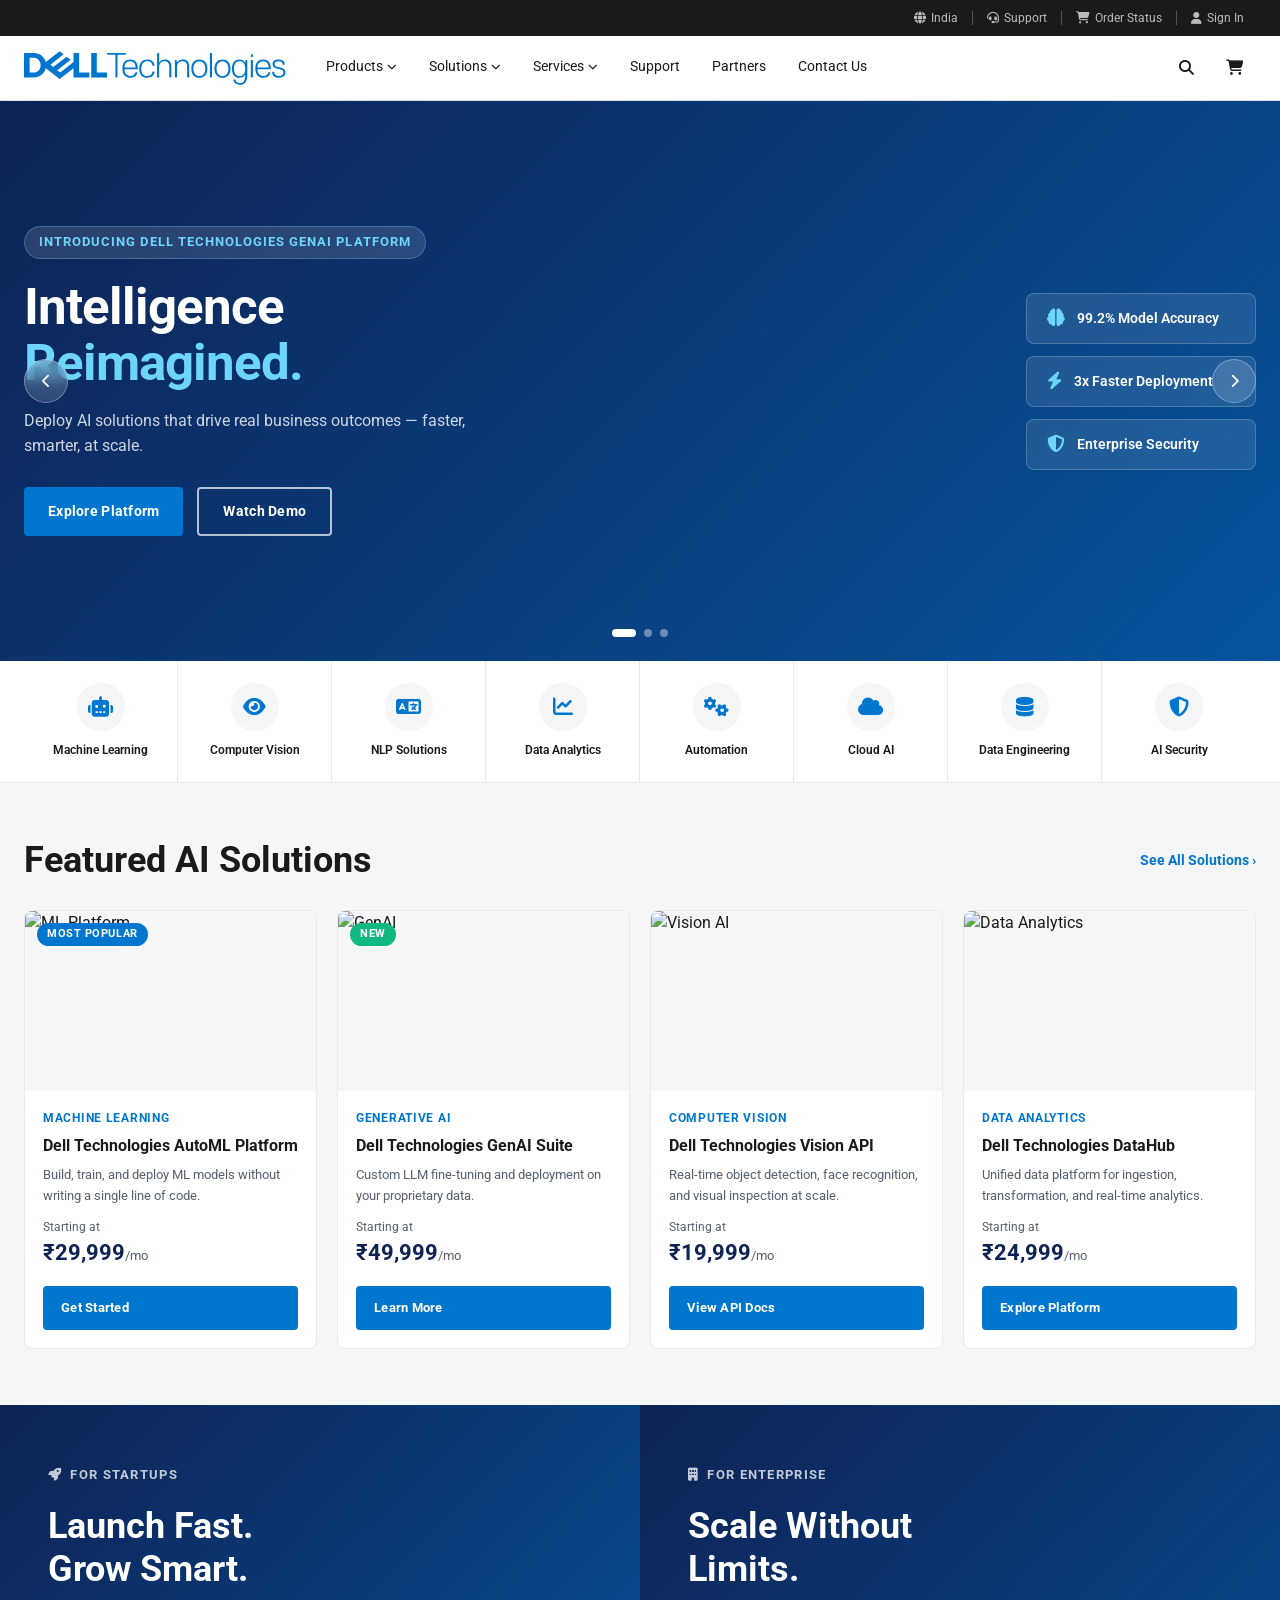
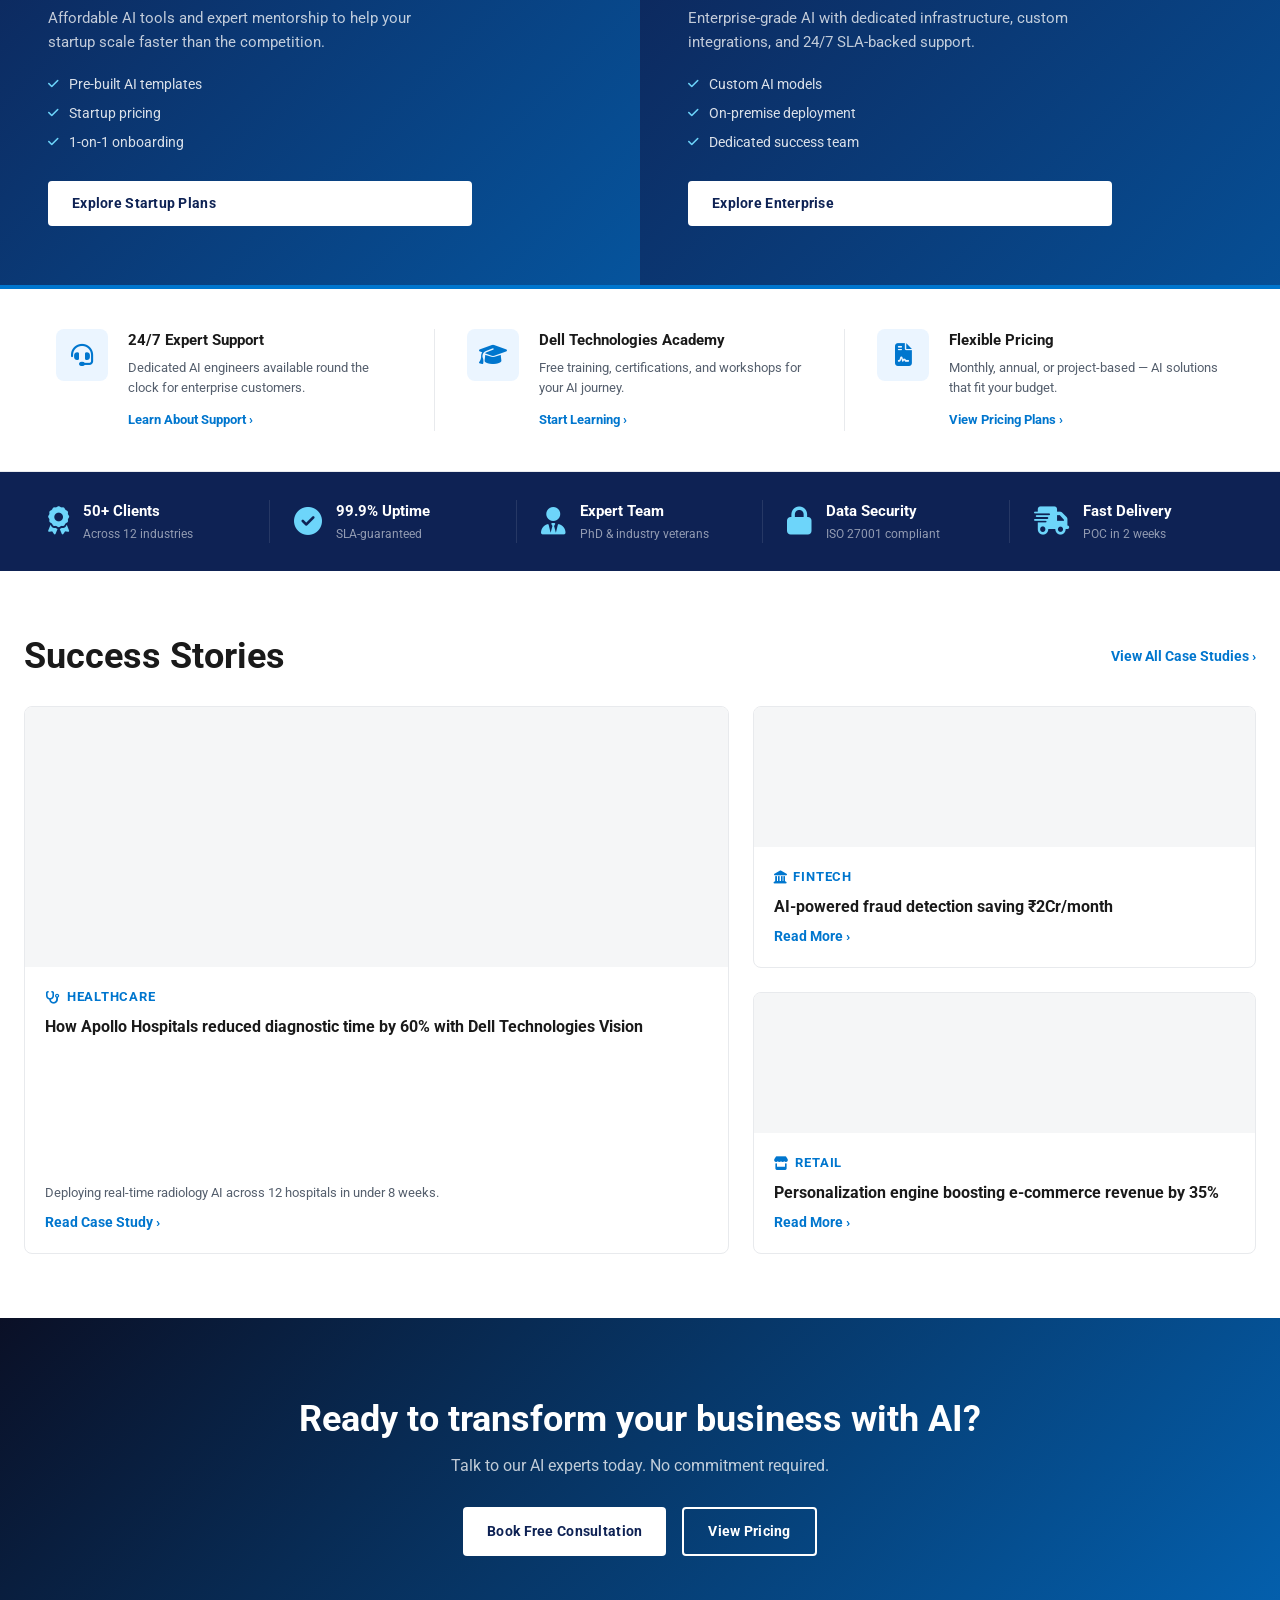
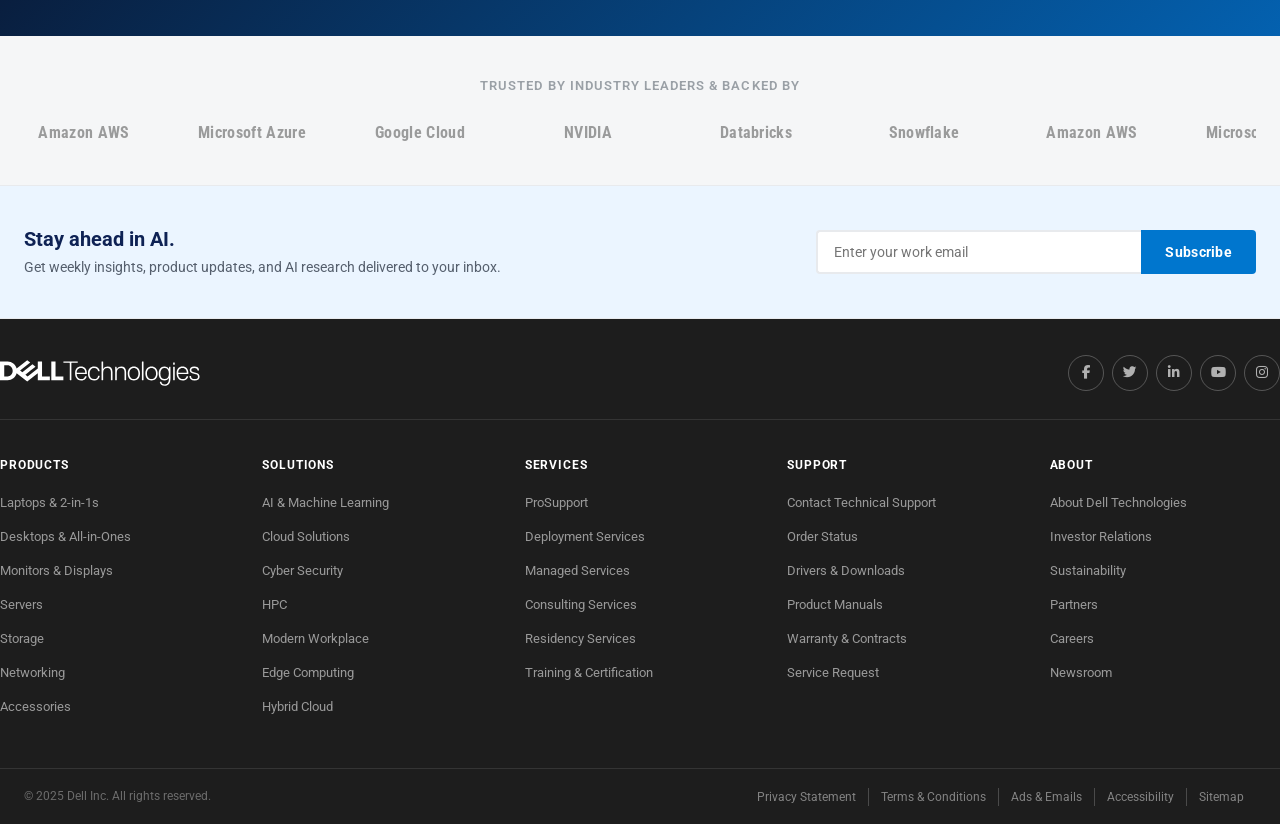
==== commit 6ae79928: "Redesign mobile nav drawer to match Dell's official mobile sidebar - Drawer header: X close button ·" ====
--- a/index.html
+++ b/index.html
@@ -273,15 +273,54 @@
   .trust-grid{grid-template-columns:repeat(3,1fr)}
   .ft-grid{grid-template-columns:repeat(3,1fr)}
 }
+/* ===== MOBILE NAV DRAWER (Dell-style) ===== */
+.mob-nav-hdr{display:none}
+.mob-nav-footer{display:none}
+
 @media(max-width:900px){
   .util-bar{display:none}
-  .main-nav{position:fixed;top:0;left:-100%;width:min(320px,85vw);height:100vh;height:100dvh;background:var(--white);z-index:999;overflow-y:auto;-webkit-overflow-scrolling:touch;transition:left var(--t);padding:calc(80px + env(safe-area-inset-top)) 0 calc(40px + env(safe-area-inset-bottom));padding-left:env(safe-area-inset-left);box-shadow:var(--shadow-lg)}
+
+  /* Drawer panel */
+  .main-nav{position:fixed;top:0;left:-100%;width:min(340px,88vw);height:100vh;height:100dvh;background:var(--white);z-index:999;overflow:hidden;transition:left .28s cubic-bezier(.4,0,.2,1);box-shadow:4px 0 32px rgba(0,0,0,.18);display:flex;flex-direction:column}
   .main-nav.open{left:0}
-  .nav-list{flex-direction:column;align-items:stretch}
-  .nav-link{height:auto;min-height:44px;padding:14px 24px;border-bottom:1px solid var(--gray-200)}
-  .mega{position:static;transform:none;min-width:100%;grid-template-columns:1fr;box-shadow:none;border:none;display:none;opacity:1;visibility:visible}
+
+  /* Drawer header */
+  .mob-nav-hdr{display:flex;align-items:center;justify-content:space-between;padding:0 8px 0 4px;height:calc(56px + env(safe-area-inset-top));padding-top:env(safe-area-inset-top);border-bottom:1px solid var(--gray-200);flex-shrink:0;background:var(--white);position:sticky;top:0;z-index:5}
+  .mob-close-btn{width:44px;height:44px;display:flex;align-items:center;justify-content:center;color:#1a1a1a;font-size:1.125rem;border-radius:50%;transition:background var(--t);flex-shrink:0}
+  .mob-close-btn:hover{background:var(--gray-100)}
+  .mob-nav-logo{display:flex;align-items:center;flex-shrink:0}
+  .mob-user-btn{width:44px;height:44px;display:flex;align-items:center;justify-content:center;color:#1a1a1a;font-size:1.25rem;border-radius:50%;transition:background var(--t);flex-shrink:0}
+  .mob-user-btn:hover{background:var(--gray-100)}
+
+  /* Scrollable nav items area */
+  .nav-list{flex-direction:column;align-items:stretch;flex:1;overflow-y:auto;-webkit-overflow-scrolling:touch;padding:4px 0}
+  .nav-item{height:auto;position:relative}
+  .nav-link{height:auto;min-height:52px;padding:0 20px;font-size:1.0625rem;font-weight:400;color:#1a1a1a;border-bottom:none;display:flex;align-items:center;justify-content:space-between;transition:background var(--t)}
+  .nav-link:active{background:var(--gray-100)}
+  /* Rotate down-chevron to face right on mobile */
+  .nav-link .fa-chevron-down{font-size:.7rem;color:#aaa;transform:rotate(-90deg);transition:transform var(--t);margin-left:auto}
+  .nav-item.open>.nav-link .fa-chevron-down{transform:rotate(0deg)}
+
+  /* Expanded mega — inline accordion */
+  .mega{position:static;transform:none;min-width:100%;grid-template-columns:1fr;box-shadow:none;border:none;border-top:1px solid var(--gray-200);display:none;opacity:1;visibility:visible;background:var(--gray-100)}
   .nav-item.open .mega{display:grid}
-  .mega-col{border-right:none;border-bottom:1px solid var(--gray-200)}
+  .mega-col{border-right:none;border-bottom:1px solid var(--gray-200);padding:18px 20px}
+  .mega-col h4{font-size:.7rem;color:#888;margin-bottom:10px}
+  .mega-col ul li a{padding:6px 0;display:block;font-size:.9rem;color:#333}
+
+  /* Mobile footer section */
+  .mob-nav-footer{display:flex;flex-direction:column;flex-shrink:0;padding-bottom:max(12px,env(safe-area-inset-bottom));background:var(--white)}
+  .mob-nav-div{height:1px;background:var(--gray-200);margin:0}
+  .mob-biz-link{display:block;padding:16px 20px;font-size:1rem;font-weight:700;color:#1a1a1a;transition:color var(--t)}
+  .mob-biz-link:hover{color:var(--blue)}
+  .mob-contact-link,.mob-region-link{display:flex;align-items:center;gap:14px;padding:14px 20px;font-size:.9375rem;color:#1a1a1a;min-height:48px;transition:background var(--t)}
+  .mob-region-link{justify-content:space-between}
+  .mob-region-left{display:flex;align-items:center;gap:14px}
+  .mob-contact-link i,.mob-region-left i{color:#666;font-size:1rem;width:18px;text-align:center}
+  .mob-chev{color:#aaa;font-size:.75rem}
+  .mob-contact-link:active,.mob-region-link:active{background:var(--gray-100)}
+
+  /* Other layout fixes */
   .hamburger{display:flex}
   .btn-cta-nav{display:none}
   .hero{height:480px}
@@ -390,6 +429,17 @@
     </a>
 
     <nav class="main-nav" id="mainNav">
+      <!-- Mobile drawer header: X · logo · user -->
+      <div class="mob-nav-hdr">
+        <button class="mob-close-btn" id="mobNavClose" aria-label="Close menu"><i class="fas fa-times"></i></button>
+        <a href="#" class="mob-nav-logo">
+          <svg xmlns="http://www.w3.org/2000/svg" viewBox="0 0 1017 132" width="130" height="17" aria-label="Dell Technologies" focusable="false">
+            <path fill="#0076CE" d="M1015 84.89c0-12.23-6.8-17.66-20.39-20.38-13.58-2.71-21.73-4.08-21.73-13.58 0-6.79 5.43-10.87 14.95-10.87 12.23 0 16.3 5.43 16.3 12.23l1.36 1.36h5.43l1.36-1.36c0-13.58-10.87-19.02-24.46-19.02-14.95 0-23.09 8.15-23.09 17.67 0 10.87 8.15 16.3 21.73 19.02 13.59 2.72 20.38 4.08 20.38 14.95 0 6.79-4.07 12.23-17.66 12.23-12.23 0-17.66-6.8-17.66-14.95l-1.36-1.36h-5.43l-1.36 1.36c0 12.23 9.51 21.74 25.81 21.74 17.66-.02 25.82-8.17 25.82-19.04m-58.42-13.58l1.35-1.36v-4.07c0-19.02-10.87-32.61-29.89-32.61s-29.89 13.59-29.89 32.61v2.71c0 19.02 9.51 35.32 31.25 35.32 19.02 0 25.81-12.23 27.17-20.38l-1.36-1.36h-5.43l-1.36 1.36c-2.72 8.15-8.15 13.59-19.02 13.59-17.67 0-23.1-16.3-23.1-24.45l1.36-1.36h48.92zm-8.15-6.8h-40.76l-1.36-1.36c0-9.51 5.43-23.09 21.74-23.09 16.3 0 21.74 13.58 21.74 23.09l-1.36 1.36zm-59.78 36.68V35.97l-1.36-1.36h-5.43l-1.36 1.36v65.22l1.36 1.36h5.43l1.36-1.36zm0-78.8v-8.15l-1.36-1.36h-5.43l-1.36 1.36v8.15l1.36 1.36h5.43l1.36-1.36zm-51.62 74.73c-13.59 0-21.74-9.51-21.74-28.53s8.15-28.53 21.74-28.53c13.58 0 21.73 9.51 21.73 28.53 0 19.01-8.15 28.53-21.73 28.53m21.73-4.08c0 17.66-4.08 31.25-20.38 31.25-12.23 0-16.3-5.43-17.66-12.23l-1.36-1.36h-5.43l-1.36 1.36c1.36 10.87 9.51 19.02 25.81 19.02 17.67 0 28.53-10.87 28.53-38.04V35.97l-1.36-1.36h-4.08l-1.36 1.36-1.36 8.16h-1.36c-2.71-5.43-9.51-10.87-21.74-10.87-19.02 0-28.53 14.95-28.53 35.33 0 20.37 9.51 35.32 28.53 35.32 12.23 0 19.02-5.43 21.74-10.87h1.37zm-88.3-52.98c13.58 0 23.09 10.87 23.09 28.53s-9.51 28.53-23.09 28.53c-13.59 0-23.1-10.87-23.1-28.53s9.51-28.53 23.1-28.53m0 63.85c17.66 0 31.24-12.23 31.24-35.32s-13.58-35.33-31.24-35.33c-17.67 0-31.25 12.23-31.25 35.33 0 23.09 13.59 35.32 31.25 35.32m-40.76-2.72V8.81l-1.36-1.36h-5.43l-1.36 1.36v92.39l1.36 1.36h5.43l1.36-1.37zm-48.9-61.13c13.58 0 23.09 10.87 23.09 28.53s-9.51 28.53-23.09 28.53c-13.59 0-23.1-10.87-23.1-28.53s9.51-28.53 23.1-28.53m0 63.85c17.66 0 31.25-12.23 31.25-35.32s-13.59-35.33-31.25-35.33-31.25 12.23-31.25 35.33c0 23.09 13.59 35.32 31.25 35.32m-39.4-2.72V60.43c0-17.66-9.51-27.17-24.45-27.17-9.51 0-17.67 4.08-21.74 10.87h-1.36l-1.35-8.16-1.36-1.36h-4.08l-1.36 1.36v65.22l1.36 1.36h5.44l1.35-1.36V64.51c0-14.95 6.8-24.45 21.74-24.45 10.87 0 17.66 6.79 17.66 20.37v40.76l1.36 1.36h5.43l1.36-1.36zm-69.29 0V60.43c0-17.66-9.51-27.17-24.45-27.17-9.51 0-17.66 4.08-21.74 10.87h-1.36V8.81l-1.36-1.36h-5.43l-1.36 1.36v92.39l1.36 1.36h5.43l1.36-1.36V64.51c0-14.95 6.8-24.45 21.74-24.45 10.87 0 17.66 6.79 17.66 20.37v40.76l1.36 1.36h5.44l1.35-1.36zm-116.83-32.6c0-19.02 9.51-28.53 23.09-28.53s19.02 8.15 20.37 16.3l1.36 1.36h5.44l1.36-1.36c-1.36-13.58-12.23-23.09-28.53-23.09-17.66 0-31.24 10.87-31.24 35.33 0 24.45 13.58 35.32 31.24 35.32 16.3 0 27.17-9.51 28.53-23.09l-1.36-1.36h-5.44l-1.36 1.36c-1.36 8.15-6.79 16.3-20.37 16.3-13.59-.01-23.09-9.53-23.09-28.54m-14.95 2.72l1.36-1.36v-4.07c0-19.02-10.87-32.61-29.9-32.61-19.01 0-29.89 13.59-29.89 32.61v2.71c0 19.02 9.51 35.32 31.25 35.32 19.02 0 25.81-12.23 27.17-20.38l-1.36-1.36h-5.43l-1.36 1.36c-2.71 8.15-8.15 13.59-19.02 13.59-17.66 0-23.09-16.3-23.09-24.45l1.36-1.36h48.91zm-8.15-6.8h-40.76l-1.36-1.36c0-9.51 5.43-23.09 21.73-23.09 16.31 0 21.74 13.58 21.74 23.09l-1.35 1.36zm-36.61-51.63V8.81l-1.36-1.36h-70.65l-1.36 1.36v4.08l1.36 1.36h29.89l1.36 1.36v85.59l1.36 1.36h5.43l1.36-1.36V15.6l1.36-1.36h29.89l1.36-1.36zM322.2 83.65v18.9h-61.35V7.45h21.6v76.2h39.75zm-283.65 18.9c22.13 0 40.73-15.12 46.03-35.58l53.8 42.03 53.77-42.01v35.56h61.35v-18.9h-39.75V7.45h-21.6v35.56L140.58 83.3l-11.53-9.01L153.73 55l26.88-21-15.34-12-51.58 40.3-11.53-9.01L153.73 13 138.38 1l-53.8 42.03c-5.3-20.46-23.9-35.58-46.03-35.58H0v95.1h38.55zM21.6 83.65v-57.3h16.95C52.88 26.35 64.5 39.18 64.5 55S52.88 83.65 38.55 83.65H21.6z"/>
+          </svg>
+        </a>
+        <a href="#" class="mob-user-btn" aria-label="Sign in"><i class="far fa-user-circle"></i></a>
+      </div>
+
       <ul class="nav-list">
         <li class="nav-item has-mega">
           <a href="#" class="nav-link">Products <i class="fas fa-chevron-down"></i></a>
@@ -420,6 +470,18 @@
         <li class="nav-item"><a href="#" class="nav-link">Partners</a></li>
         <li class="nav-item"><a href="#" class="nav-link">Contact Us</a></li>
       </ul>
+
+      <!-- Mobile-only footer items (Dell Premier, Contact, Region) -->
+      <div class="mob-nav-footer">
+        <div class="mob-nav-div"></div>
+        <a href="#" class="mob-biz-link">Dell Premier for Business</a>
+        <div class="mob-nav-div"></div>
+        <a href="#" class="mob-contact-link"><i class="fas fa-headset"></i>Contact Us</a>
+        <a href="#" class="mob-region-link">
+          <span class="mob-region-left"><i class="fas fa-globe"></i>IN / EN</span>
+          <i class="fas fa-chevron-right mob-chev"></i>
+        </a>
+      </div>
     </nav>
 
     <div class="nav-actions">
@@ -759,9 +821,11 @@
 
 // Mobile nav
 const hbg=document.getElementById('hbg'),nav=document.getElementById('mainNav'),ov=document.getElementById('mobOverlay');
+const mobClose=document.getElementById('mobNavClose');
 function openNav(){nav.classList.add('open');ov.classList.add('active');document.body.style.overflow='hidden';document.documentElement.style.overflow='hidden';}
 function closeNav(){nav.classList.remove('open');ov.classList.remove('active');document.body.style.overflow='';document.documentElement.style.overflow='';document.querySelectorAll('.nav-item.open').forEach(e=>e.classList.remove('open'));}
 hbg.onclick=()=>nav.classList.contains('open')?closeNav():openNav();
+if(mobClose)mobClose.onclick=closeNav;
 ov.onclick=closeNav;
 document.querySelectorAll('.nav-item.has-mega .nav-link').forEach(l=>l.addEventListener('click',function(e){if(innerWidth<=900){e.preventDefault();this.closest('.nav-item').classList.toggle('open');}}));
 
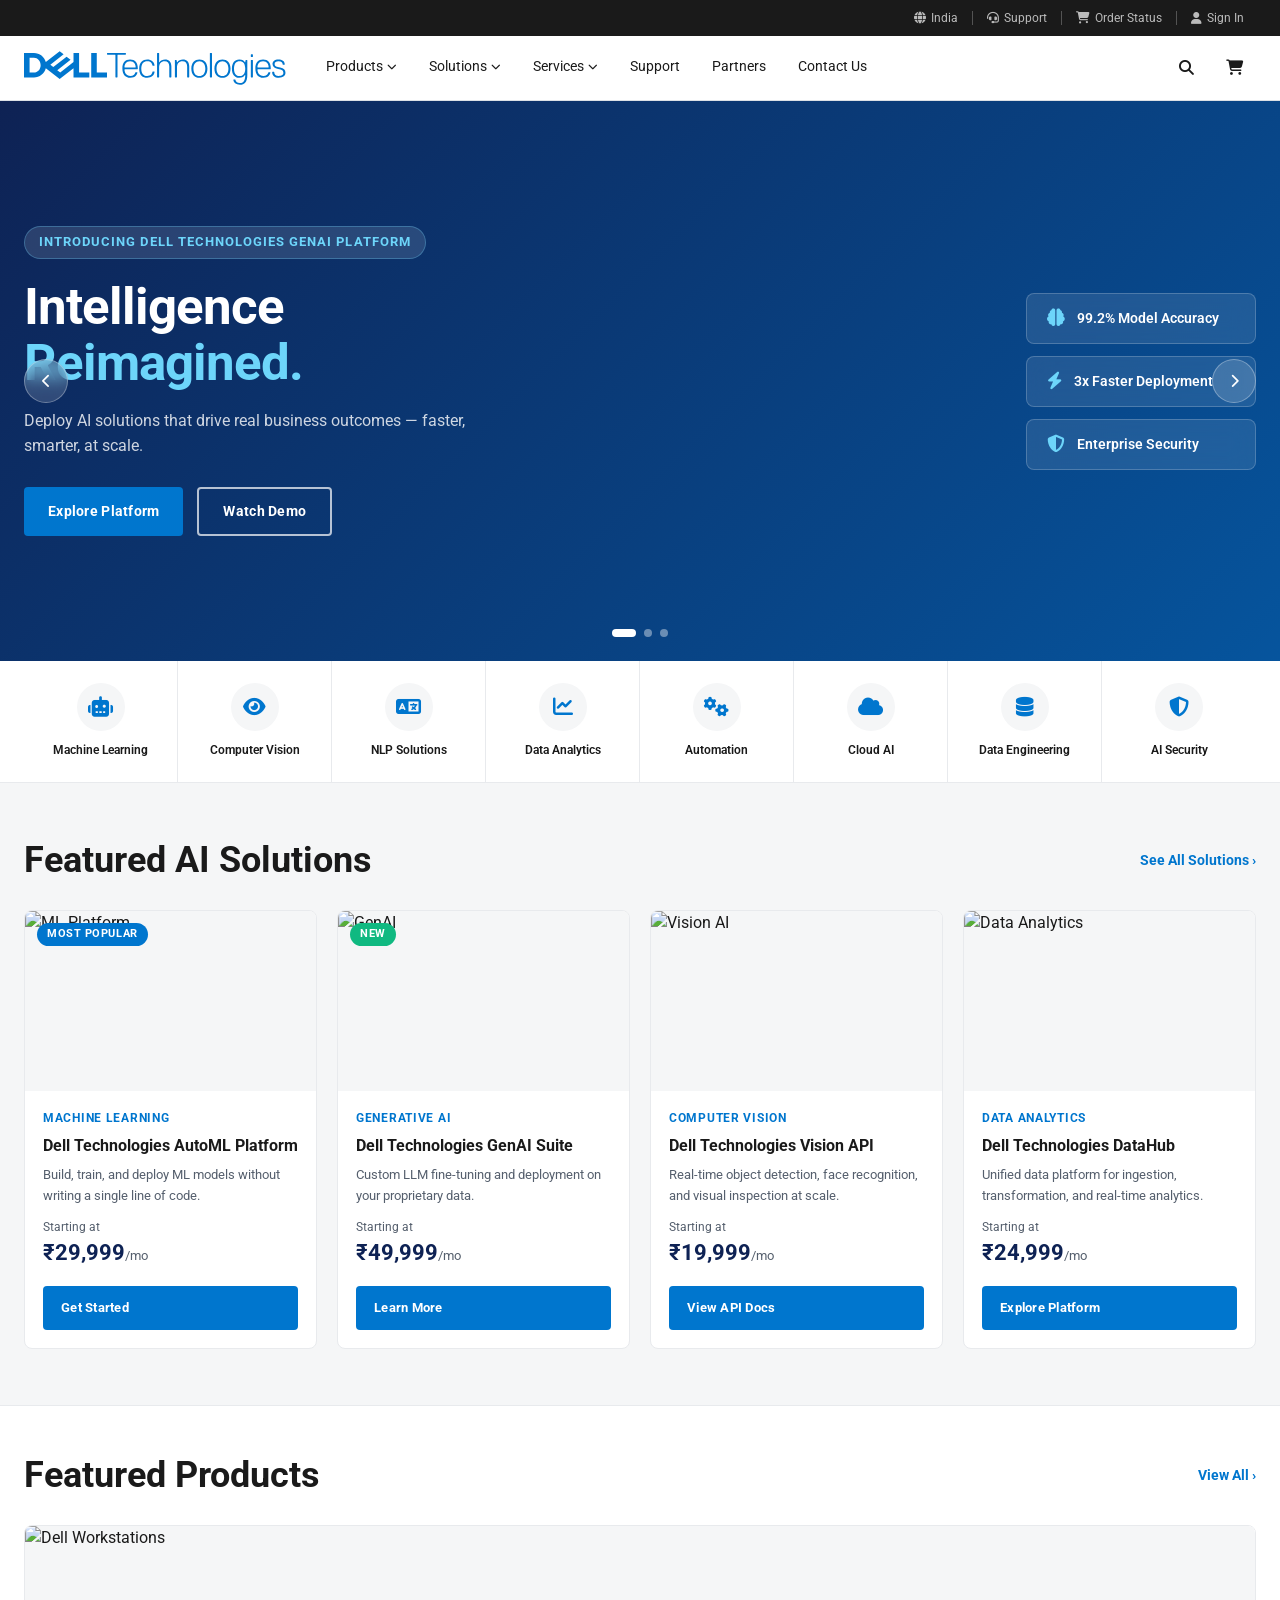
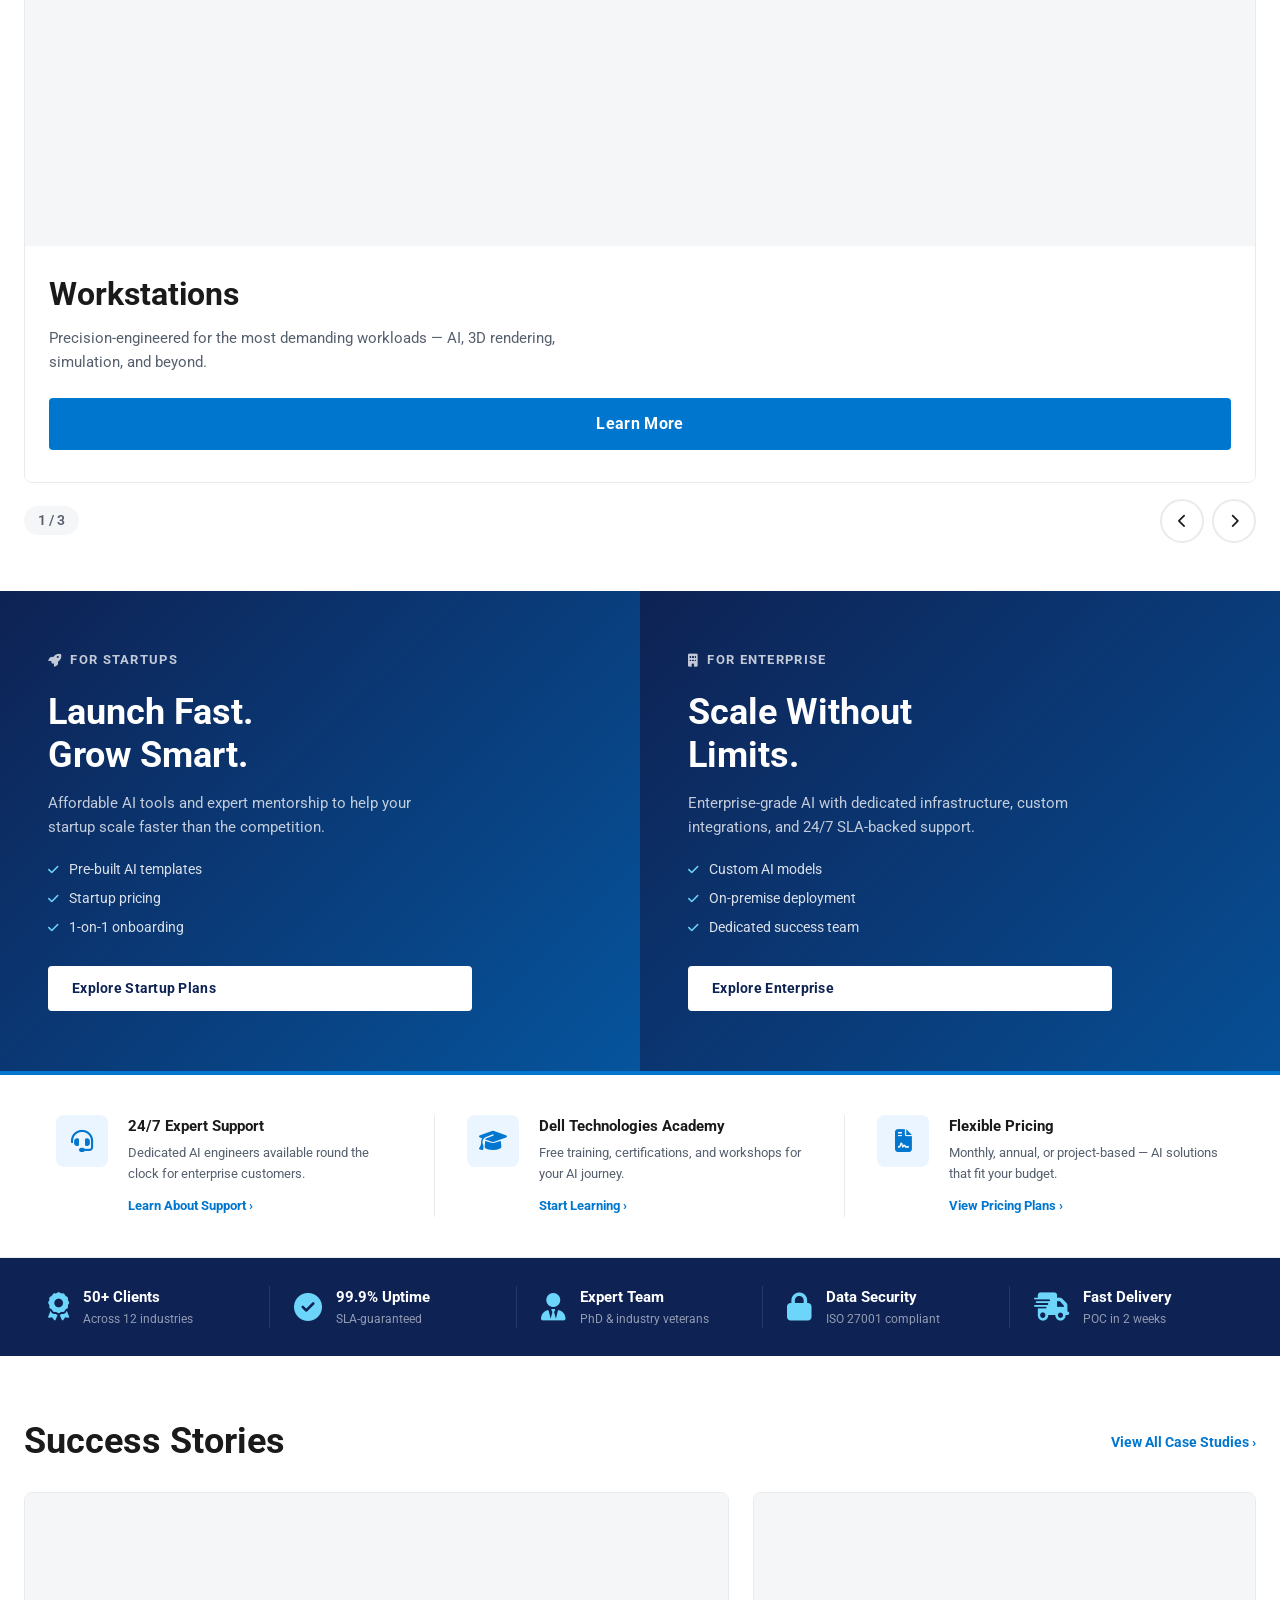
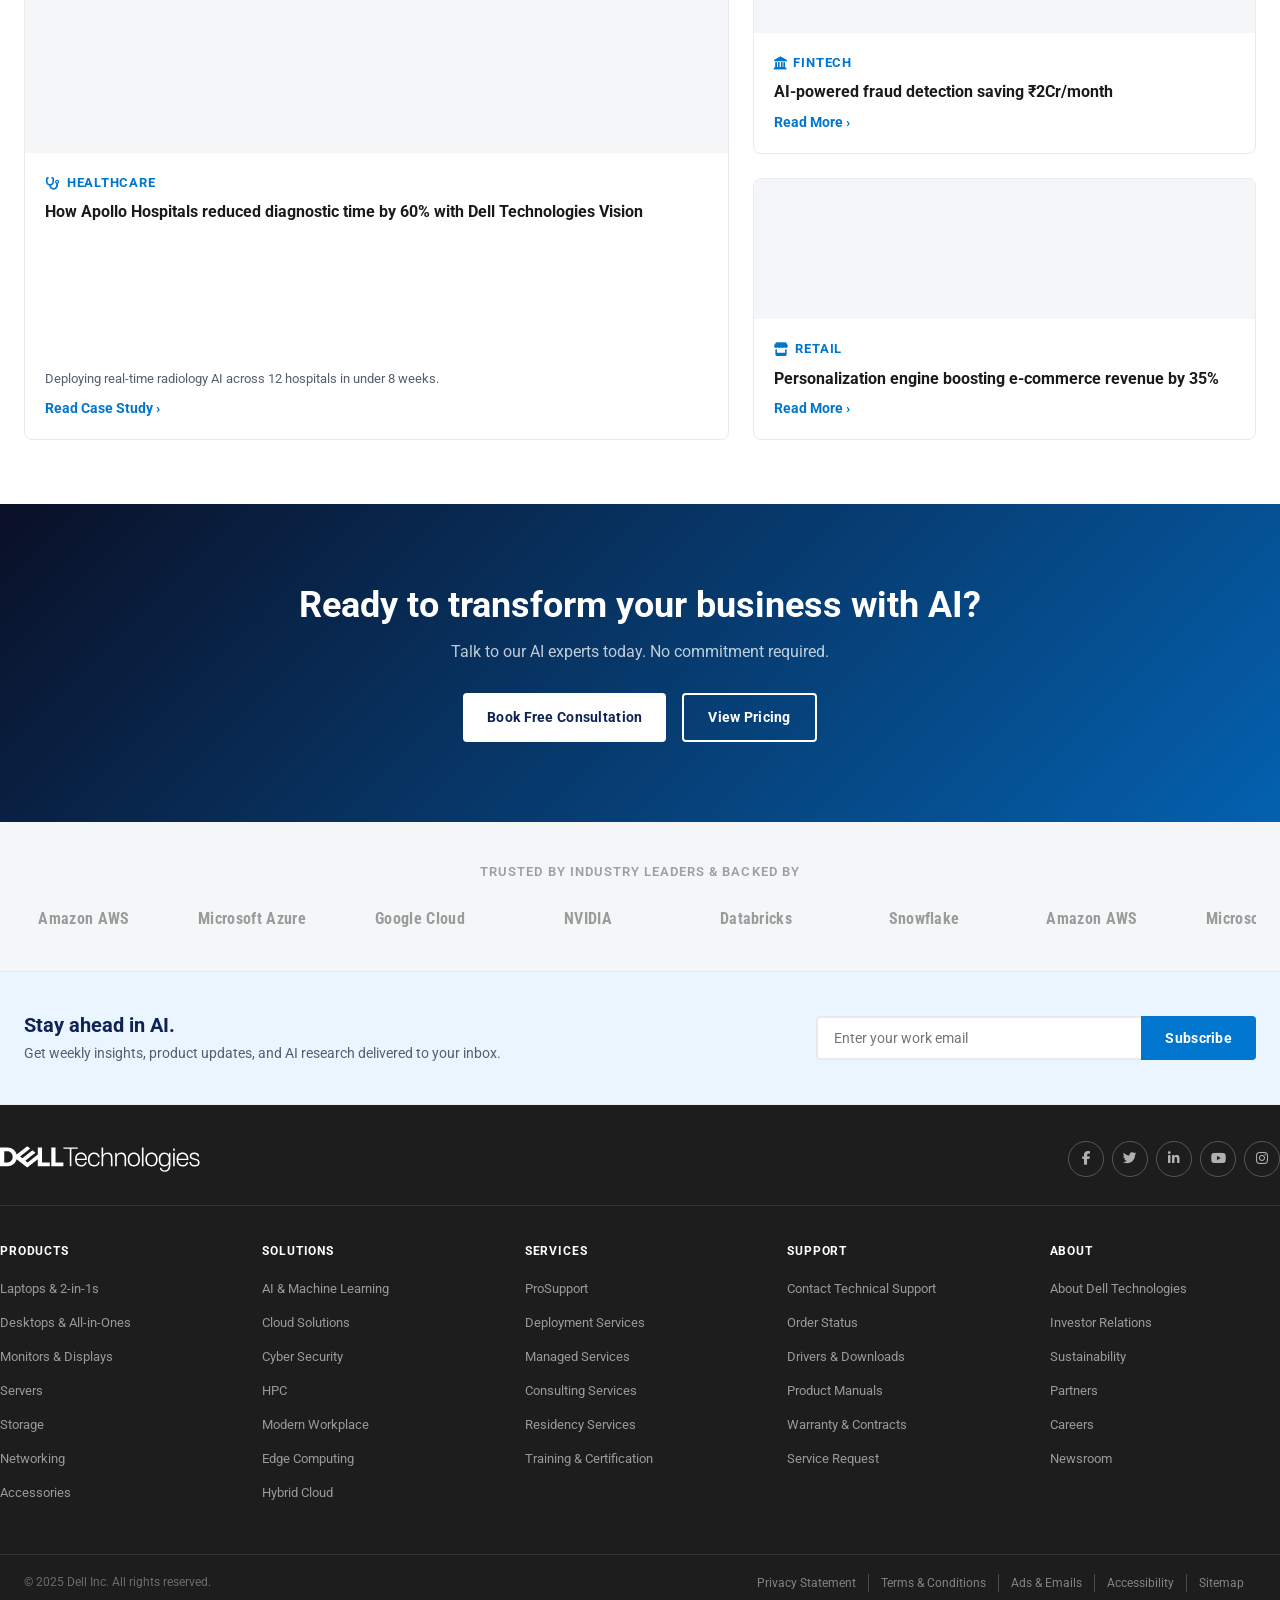
==== commit b881b4e0: "Add Workstations product showcase carousel section - 3-slide product carousel: Workstations, PowerEd" ====
--- a/index.html
+++ b/index.html
@@ -265,6 +265,23 @@
 .ft-legal a:hover{color:rgba(255,255,255,.9)}
 .mob-overlay{display:none;position:fixed;inset:0;background:rgba(0,0,0,.5);z-index:998}
 .mob-overlay.active{display:block}
+
+/* ===== WORKSTATIONS SHOWCASE ===== */
+.ws-showcase{padding:48px 0;background:var(--white);border-top:1px solid var(--gray-200)}
+.ws-carousel{position:relative;overflow:hidden;border-radius:var(--rl);border:1px solid var(--gray-200)}
+.ws-card{display:none;flex-direction:column;background:var(--white)}
+.ws-card.active{display:flex}
+.ws-img-wrap{width:100%;overflow:hidden;background:var(--gray-100);max-height:320px;display:flex;align-items:center;justify-content:center}
+.ws-img-wrap img{width:100%;height:320px;object-fit:cover}
+.ws-body{padding:28px 24px 32px}
+.ws-title{font-size:clamp(1.5rem,3vw,2rem);font-weight:700;color:var(--text);margin-bottom:10px}
+.ws-desc{font-size:.9375rem;color:var(--text-light);margin-bottom:24px;line-height:1.6;max-width:560px}
+.ws-btn{width:100%;justify-content:center;font-size:1rem;padding:.875rem 1.5rem}
+.ws-controls{display:flex;align-items:center;justify-content:space-between;margin-top:16px}
+.ws-counter{font-size:.875rem;color:var(--text-light);font-weight:600;background:var(--gray-100);padding:4px 14px;border-radius:20px}
+.ws-arrows{display:flex;gap:8px}
+.ws-arr{width:44px;height:44px;border-radius:50%;border:2px solid var(--gray-200);background:var(--white);color:#1a1a1a;font-size:.875rem;display:flex;align-items:center;justify-content:center;transition:border-color var(--t),background var(--t),color var(--t);cursor:pointer;touch-action:manipulation}
+.ws-arr:hover{border-color:var(--blue);color:var(--blue);background:#f0f7ff}
 
 /* ===== RESPONSIVE ===== */
 @media(max-width:1100px){
@@ -591,6 +608,56 @@
   </div>
 </section>
 
+<!-- Workstations Showcase -->
+<section class="ws-showcase">
+  <div class="container">
+    <div class="sec-hdr"><h2>Featured Products</h2><a href="#" class="see-all">View All &rsaquo;</a></div>
+    <div class="ws-carousel" id="wsCarousel">
+      <!-- Slide 1: Workstations -->
+      <div class="ws-card">
+        <div class="ws-img-wrap">
+          <img src="https://images.unsplash.com/photo-1593642632559-0c6d3fc62b89?w=800&q=80" alt="Dell Workstations" loading="lazy"/>
+        </div>
+        <div class="ws-body">
+          <h3 class="ws-title">Workstations</h3>
+          <p class="ws-desc">Precision-engineered for the most demanding workloads — AI, 3D rendering, simulation, and beyond.</p>
+          <a href="#" class="btn btn-primary ws-btn">Learn More</a>
+        </div>
+      </div>
+      <!-- Slide 2: Servers -->
+      <div class="ws-card">
+        <div class="ws-img-wrap">
+          <img src="https://images.unsplash.com/photo-1558494949-ef010cbdcc31?w=800&q=80" alt="Dell Servers" loading="lazy"/>
+        </div>
+        <div class="ws-body">
+          <h3 class="ws-title">PowerEdge Servers</h3>
+          <p class="ws-desc">Industry-leading server infrastructure built to power AI, cloud, and enterprise applications at any scale.</p>
+          <a href="#" class="btn btn-primary ws-btn">Learn More</a>
+        </div>
+      </div>
+      <!-- Slide 3: Laptops -->
+      <div class="ws-card">
+        <div class="ws-img-wrap">
+          <img src="https://images.unsplash.com/photo-1496181133206-80ce9b88a853?w=800&q=80" alt="Dell Laptops" loading="lazy"/>
+        </div>
+        <div class="ws-body">
+          <h3 class="ws-title">Laptops &amp; 2-in-1s</h3>
+          <p class="ws-desc">From ultrabooks to powerhouse mobile workstations — designed for productivity on the move.</p>
+          <a href="#" class="btn btn-primary ws-btn">Learn More</a>
+        </div>
+      </div>
+    </div>
+    <!-- Carousel controls -->
+    <div class="ws-controls">
+      <span class="ws-counter" id="wsCounter">1 / 3</span>
+      <div class="ws-arrows">
+        <button class="ws-arr" id="wsPrev" aria-label="Previous"><i class="fas fa-chevron-left"></i></button>
+        <button class="ws-arr" id="wsNext" aria-label="Next"><i class="fas fa-chevron-right"></i></button>
+      </div>
+    </div>
+  </div>
+</section>
+
 <!-- Audience Split -->
 <section>
   <div class="audience-grid">
@@ -836,6 +903,23 @@
 document.addEventListener('keydown',e=>{if(e.key==='Escape')sb.classList.remove('open');});
 
 
+// Workstations carousel
+(function(){
+  const cards=document.querySelectorAll('.ws-card');
+  const counter=document.getElementById('wsCounter');
+  const total=cards.length;
+  let idx=0;
+  function wsShow(n){cards[idx].classList.remove('active');idx=(n+total)%total;cards[idx].classList.add('active');counter.textContent=(idx+1)+' / '+total;}
+  cards[0].classList.add('active');
+  document.getElementById('wsNext').onclick=()=>wsShow(idx+1);
+  document.getElementById('wsPrev').onclick=()=>wsShow(idx-1);
+  // Swipe support
+  let st=0;
+  const c=document.getElementById('wsCarousel');
+  c.addEventListener('touchstart',e=>{st=e.touches[0].clientX;},{passive:true});
+  c.addEventListener('touchend',e=>{const d=e.changedTouches[0].clientX-st;if(Math.abs(d)>40)d<0?wsShow(idx+1):wsShow(idx-1);},{passive:true});
+})();
+
 // Scroll reveal
 const obs=new IntersectionObserver(es=>es.forEach(e=>{if(e.isIntersecting){e.target.classList.add('visible');obs.unobserve(e.target);}}),{threshold:.12,rootMargin:'0px 0px -40px 0px'});
 document.querySelectorAll('.cat-card,.feat-card,.strip-item,.trust-item,.ed-card,.aud-content').forEach((el,i)=>{el.classList.add('reveal');if(i%4===1)el.classList.add('d1');if(i%4===2)el.classList.add('d2');if(i%4===3)el.classList.add('d3');obs.observe(el);});
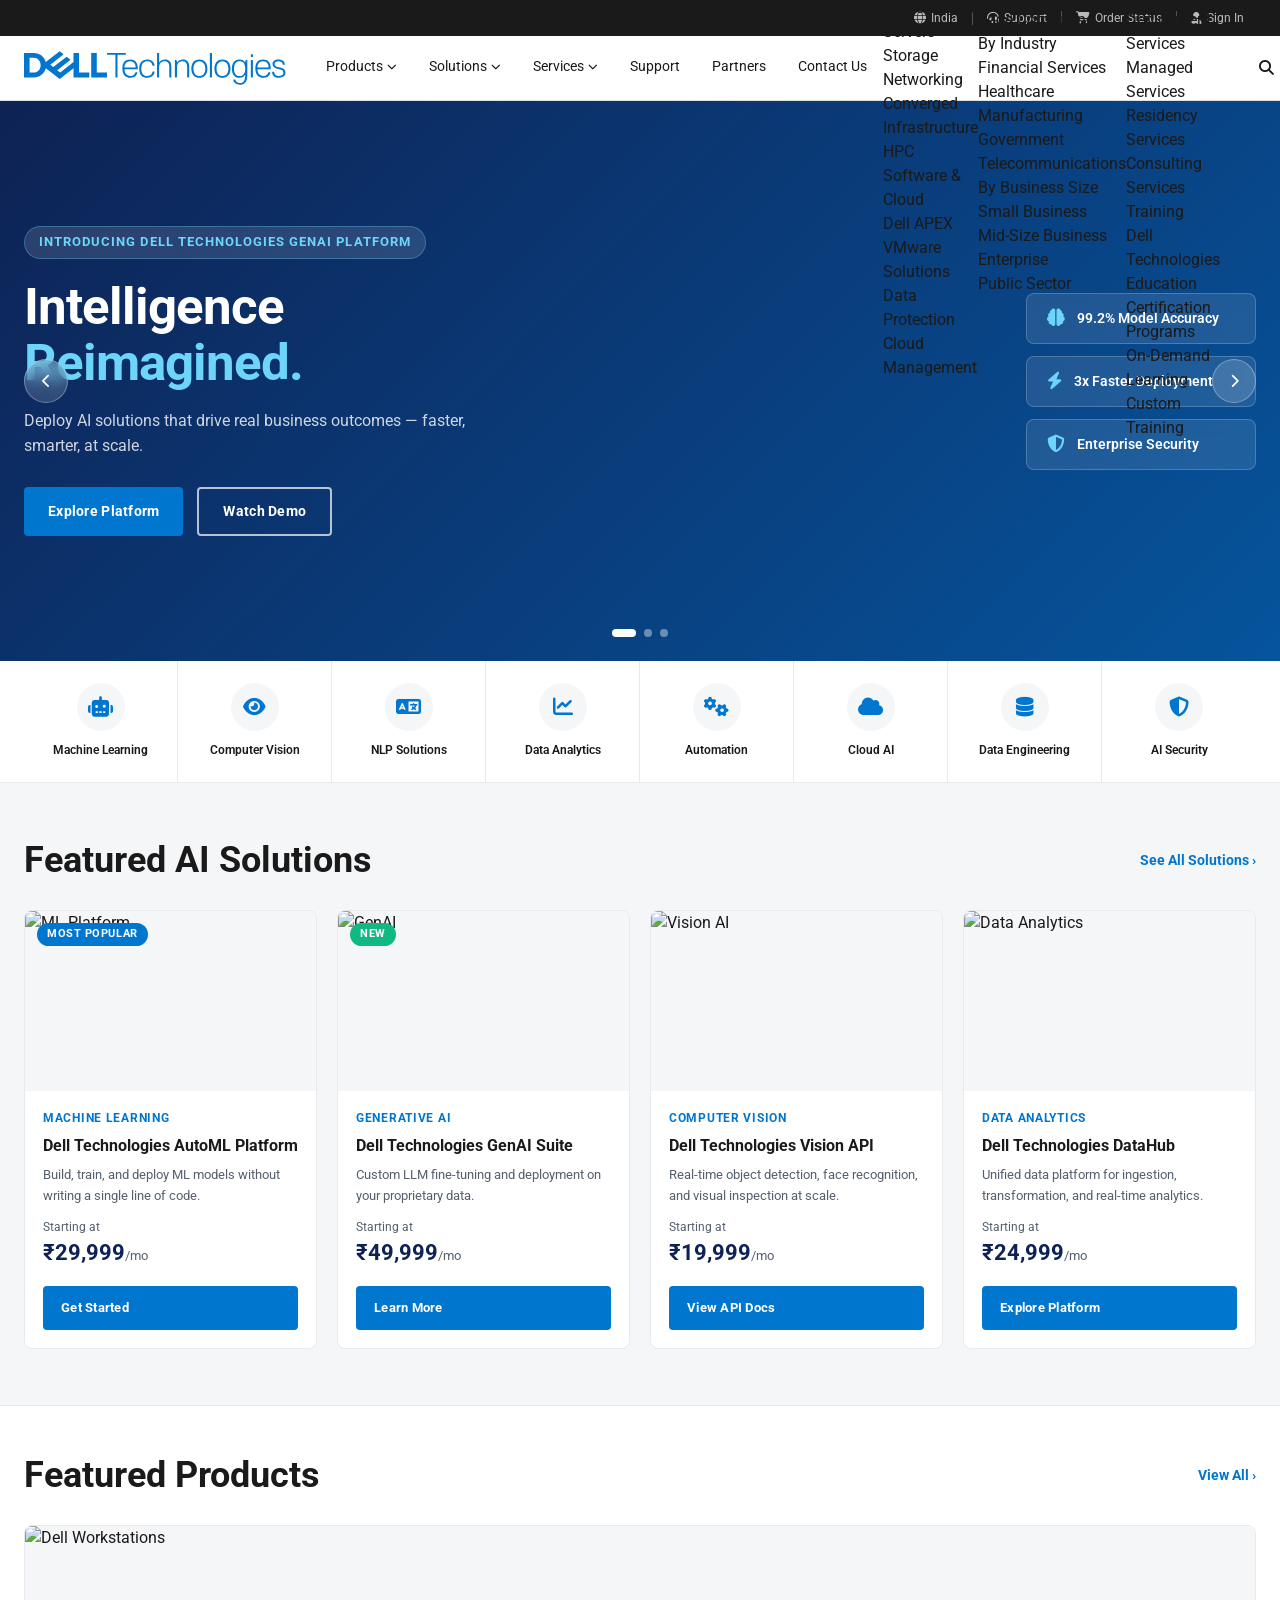
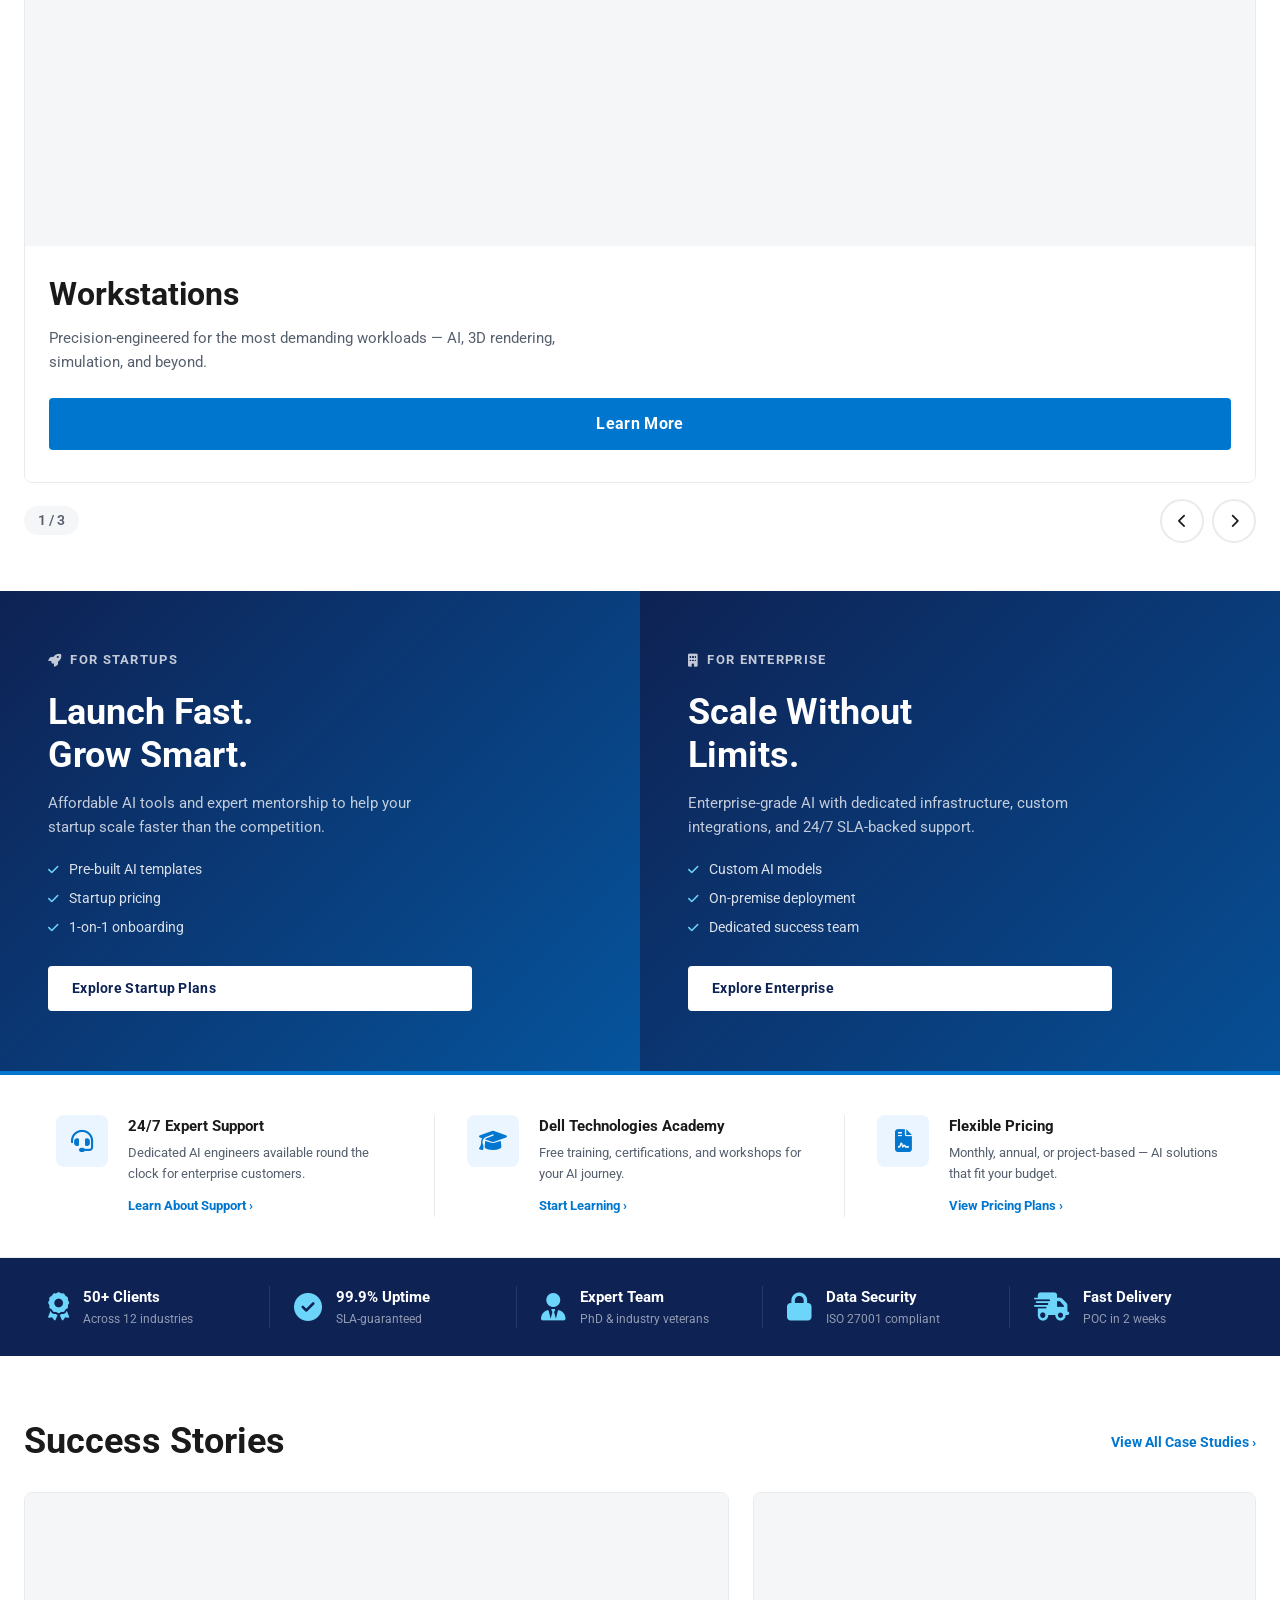
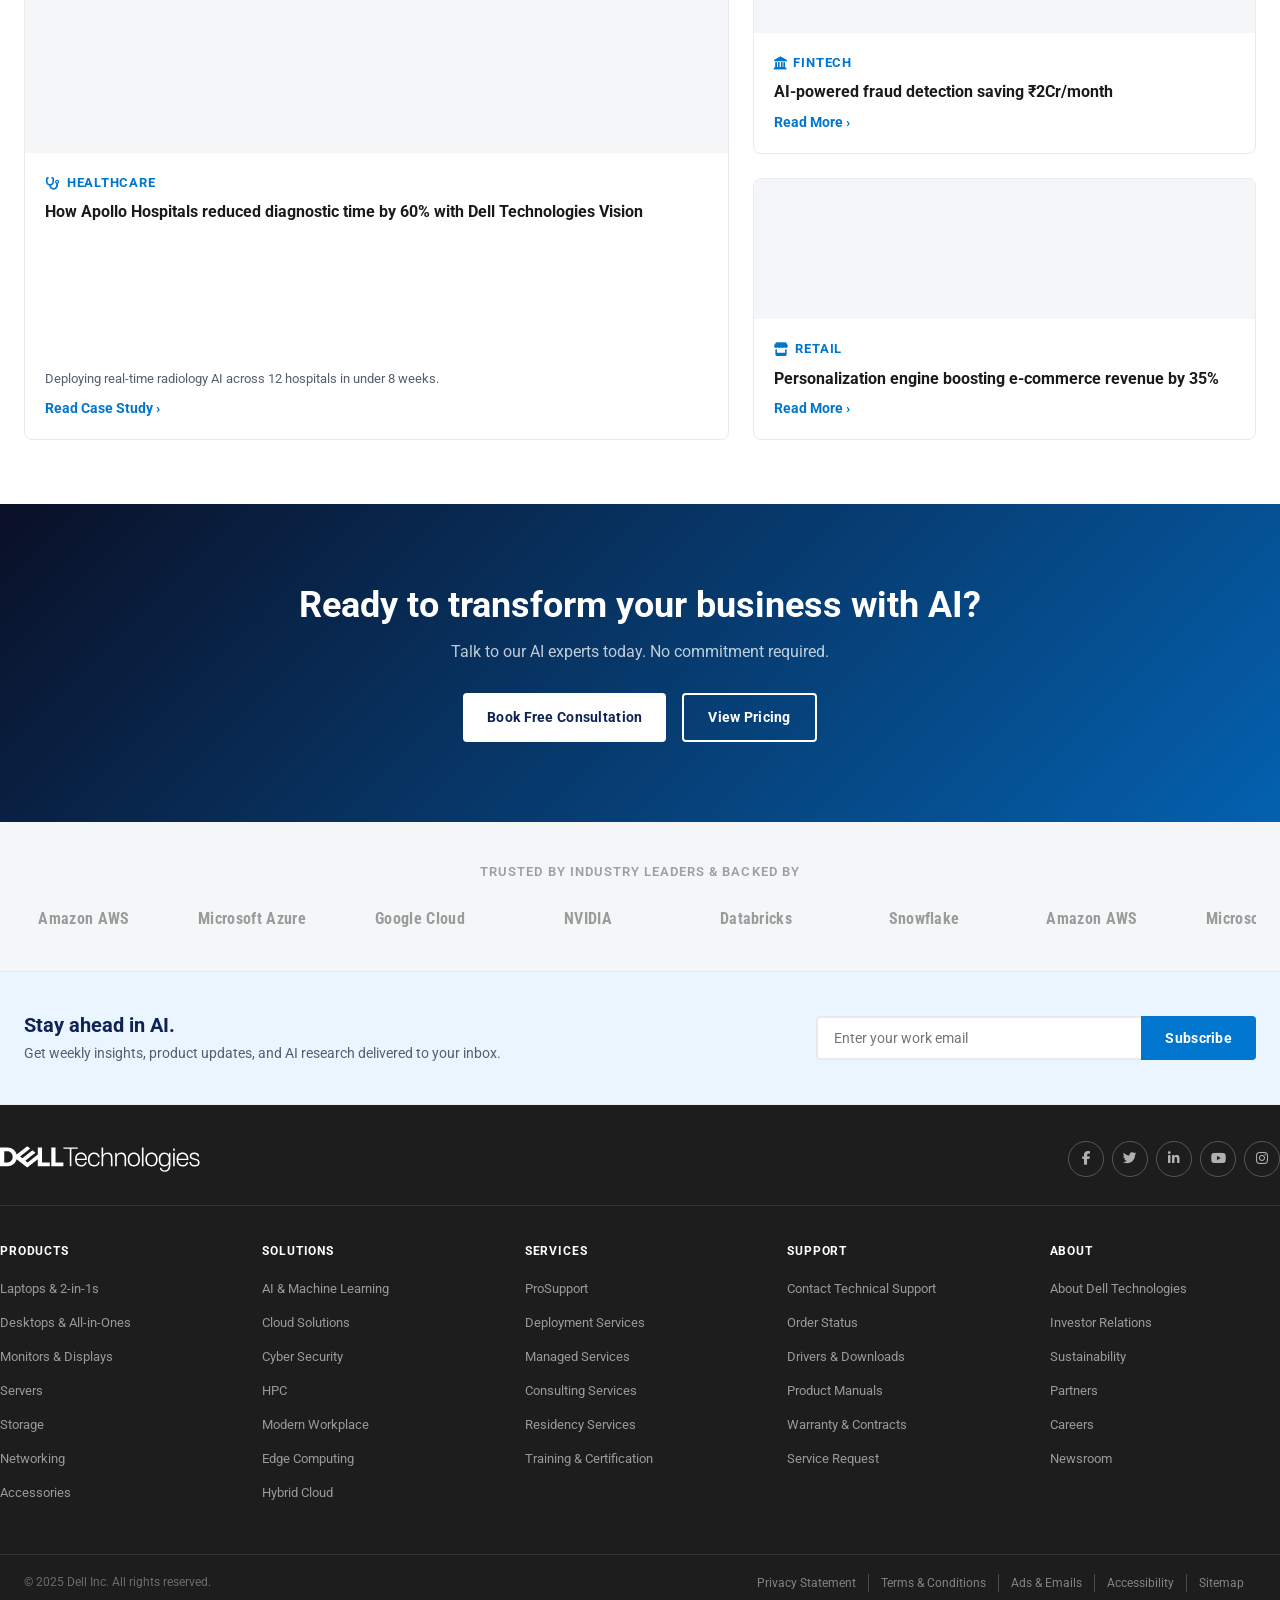
==== commit 59d59487: "Implement Dell exact two-panel mobile sidebar navigation - L1 (top-level): clean list with right che" ====
--- a/index.html
+++ b/index.html
@@ -290,54 +290,65 @@
   .trust-grid{grid-template-columns:repeat(3,1fr)}
   .ft-grid{grid-template-columns:repeat(3,1fr)}
 }
-/* ===== MOBILE NAV DRAWER (Dell-style) ===== */
+/* ===== MOBILE NAV DRAWER (Dell exact two-panel) ===== */
 .mob-nav-hdr{display:none}
 .mob-nav-footer{display:none}
+.mob-l1{display:contents}/* desktop: transparent wrapper */
 
 @media(max-width:900px){
   .util-bar{display:none}
 
-  /* Drawer panel */
-  .main-nav{position:fixed;top:0;left:-100%;width:min(340px,88vw);height:100vh;height:100dvh;background:var(--white);z-index:999;overflow:hidden;transition:left .28s cubic-bezier(.4,0,.2,1);box-shadow:4px 0 32px rgba(0,0,0,.18);display:flex;flex-direction:column}
+  /* ── Outer drawer container ── */
+  .main-nav{position:fixed;top:0;left:-100%;width:min(360px,90vw);height:100vh;height:100dvh;background:var(--white);z-index:999;overflow:hidden;transition:left .3s cubic-bezier(.4,0,.2,1);box-shadow:4px 0 40px rgba(0,0,0,.22)}
   .main-nav.open{left:0}
 
-  /* Drawer header */
-  .mob-nav-hdr{display:flex;align-items:center;justify-content:space-between;padding:0 8px 0 4px;height:calc(56px + env(safe-area-inset-top));padding-top:env(safe-area-inset-top);border-bottom:1px solid var(--gray-200);flex-shrink:0;background:var(--white);position:sticky;top:0;z-index:5}
-  .mob-close-btn{width:44px;height:44px;display:flex;align-items:center;justify-content:center;color:#1a1a1a;font-size:1.125rem;border-radius:50%;transition:background var(--t);flex-shrink:0}
-  .mob-close-btn:hover{background:var(--gray-100)}
+  /* ── L1 panel (the top-level list) ── */
+  .mob-l1{display:flex;flex-direction:column;position:absolute;inset:0;transition:transform .3s cubic-bezier(.4,0,.2,1);overflow:hidden}
+  .mob-l1.shifted{transform:translateX(-100%)}
+
+  /* ── Shared drawer header ── */
+  .mob-nav-hdr{display:flex;align-items:center;justify-content:space-between;padding:0 6px;height:calc(56px + env(safe-area-inset-top));padding-top:env(safe-area-inset-top);border-bottom:1px solid var(--gray-200);flex-shrink:0;background:var(--white);z-index:5}
+  .mob-close-btn,.mob-back-btn{width:44px;height:44px;display:flex;align-items:center;justify-content:center;color:#1a1a1a;font-size:1.1rem;border-radius:50%;transition:background var(--t);flex-shrink:0;touch-action:manipulation}
+  .mob-close-btn:active,.mob-back-btn:active{background:var(--gray-100)}
   .mob-nav-logo{display:flex;align-items:center;flex-shrink:0}
   .mob-user-btn{width:44px;height:44px;display:flex;align-items:center;justify-content:center;color:#1a1a1a;font-size:1.25rem;border-radius:50%;transition:background var(--t);flex-shrink:0}
-  .mob-user-btn:hover{background:var(--gray-100)}
-
-  /* Scrollable nav items area */
+  .mob-user-btn:active{background:var(--gray-100)}
+
+  /* ── L1 nav list ── */
   .nav-list{flex-direction:column;align-items:stretch;flex:1;overflow-y:auto;-webkit-overflow-scrolling:touch;padding:4px 0}
-  .nav-item{height:auto;position:relative}
-  .nav-link{height:auto;min-height:52px;padding:0 20px;font-size:1.0625rem;font-weight:400;color:#1a1a1a;border-bottom:none;display:flex;align-items:center;justify-content:space-between;transition:background var(--t)}
+  .nav-item{height:auto}
+  .nav-link{height:auto;min-height:52px;padding:0 20px;font-size:1.0625rem;font-weight:400;color:#1a1a1a;border-bottom:none;display:flex;align-items:center;justify-content:space-between;transition:background var(--t);gap:12px}
   .nav-link:active{background:var(--gray-100)}
-  /* Rotate down-chevron to face right on mobile */
-  .nav-link .fa-chevron-down{font-size:.7rem;color:#aaa;transform:rotate(-90deg);transition:transform var(--t);margin-left:auto}
-  .nav-item.open>.nav-link .fa-chevron-down{transform:rotate(0deg)}
-
-  /* Expanded mega — inline accordion */
-  .mega{position:static;transform:none;min-width:100%;grid-template-columns:1fr;box-shadow:none;border:none;border-top:1px solid var(--gray-200);display:none;opacity:1;visibility:visible;background:var(--gray-100)}
-  .nav-item.open .mega{display:grid}
-  .mega-col{border-right:none;border-bottom:1px solid var(--gray-200);padding:18px 20px}
-  .mega-col h4{font-size:.7rem;color:#888;margin-bottom:10px}
-  .mega-col ul li a{padding:6px 0;display:block;font-size:.9rem;color:#333}
-
-  /* Mobile footer section */
+  .nav-link .fa-chevron-down{font-size:.7rem;color:#aaa;transform:rotate(-90deg);flex-shrink:0}
+
+  /* Hide desktop mega on mobile — sub-panels handle it */
+  .mega{display:none!important}
+
+  /* ── L1 footer section ── */
   .mob-nav-footer{display:flex;flex-direction:column;flex-shrink:0;padding-bottom:max(12px,env(safe-area-inset-bottom));background:var(--white)}
-  .mob-nav-div{height:1px;background:var(--gray-200);margin:0}
-  .mob-biz-link{display:block;padding:16px 20px;font-size:1rem;font-weight:700;color:#1a1a1a;transition:color var(--t)}
-  .mob-biz-link:hover{color:var(--blue)}
+  .mob-nav-div{height:1px;background:var(--gray-200)}
+  .mob-biz-link{display:block;padding:16px 20px;font-size:1rem;font-weight:700;color:#1a1a1a;transition:background var(--t)}
+  .mob-biz-link:active{background:var(--gray-100)}
   .mob-contact-link,.mob-region-link{display:flex;align-items:center;gap:14px;padding:14px 20px;font-size:.9375rem;color:#1a1a1a;min-height:48px;transition:background var(--t)}
   .mob-region-link{justify-content:space-between}
   .mob-region-left{display:flex;align-items:center;gap:14px}
-  .mob-contact-link i,.mob-region-left i{color:#666;font-size:1rem;width:18px;text-align:center}
+  .mob-contact-link i,.mob-region-left i{color:#555;font-size:1rem;width:20px;text-align:center}
   .mob-chev{color:#aaa;font-size:.75rem}
   .mob-contact-link:active,.mob-region-link:active{background:var(--gray-100)}
 
-  /* Other layout fixes */
+  /* ── L2 sub-panel ── */
+  .mob-subpanel{position:absolute;inset:0;background:var(--white);transform:translateX(100%);transition:transform .3s cubic-bezier(.4,0,.2,1);display:flex;flex-direction:column;overflow:hidden;z-index:2}
+  .mob-subpanel.sp-active{transform:translateX(0)}
+  .mob-sp-hdr{display:flex;align-items:center;justify-content:space-between;padding:0 6px;height:calc(56px + env(safe-area-inset-top));padding-top:env(safe-area-inset-top);border-bottom:1px solid var(--gray-200);flex-shrink:0}
+  .mob-sp-title{font-size:1rem;font-weight:600;color:#1a1a1a;flex:1;text-align:center;padding:0 8px}
+  .mob-sp-body{flex:1;overflow-y:auto;-webkit-overflow-scrolling:touch}
+  .mob-subsection{border-bottom:1px solid var(--gray-200)}
+  .mob-subsec-hdr{font-size:.7rem;font-weight:700;letter-spacing:.09em;text-transform:uppercase;color:#888;padding:16px 20px 10px;border-bottom:1px solid var(--gray-200)}
+  .mob-subsection ul{padding:4px 0}
+  .mob-subsection ul li a{display:block;padding:13px 20px;font-size:1rem;color:#1a1a1a;transition:background var(--t);white-space:normal;word-break:normal}
+  .mob-subsection ul li a:active{background:var(--gray-100)}
+
+  /* ── Other layout fixes ── */
   .hamburger{display:flex}
   .btn-cta-nav{display:none}
   .hero{height:480px}
@@ -446,8 +457,10 @@
     </a>
 
     <nav class="main-nav" id="mainNav">
-      <!-- Mobile drawer header: X · logo · user -->
-      <div class="mob-nav-hdr">
+      <!-- L1: Top-level panel -->
+      <div class="mob-l1" id="mobL1">
+        <!-- Mobile drawer header: X · logo · user -->
+        <div class="mob-nav-hdr">
         <button class="mob-close-btn" id="mobNavClose" aria-label="Close menu"><i class="fas fa-times"></i></button>
         <a href="#" class="mob-nav-logo">
           <svg xmlns="http://www.w3.org/2000/svg" viewBox="0 0 1017 132" width="130" height="17" aria-label="Dell Technologies" focusable="false">
@@ -499,6 +512,8 @@
           <i class="fas fa-chevron-right mob-chev"></i>
         </a>
       </div>
+      </div><!-- /mob-l1 -->
+      <!-- L2 sub-panels injected by JS -->
     </nav>
 
     <div class="nav-actions">
@@ -621,7 +636,7 @@
         <div class="ws-body">
           <h3 class="ws-title">Workstations</h3>
           <p class="ws-desc">Precision-engineered for the most demanding workloads — AI, 3D rendering, simulation, and beyond.</p>
-          <a href="#" class="btn btn-primary ws-btn">Learn More</a>
+          <a href="https://www.dell.com/en-in/shop/scc/sc/workstations" target="_blank" rel="noopener" class="btn btn-primary ws-btn">Learn More</a>
         </div>
       </div>
       <!-- Slide 2: Servers -->
@@ -886,15 +901,63 @@
 track.addEventListener('touchend',e=>{const dx=e.changedTouches[0].clientX-tx;if(Math.abs(dx)>50){dx<0?nxt():prv();startAuto();}},{passive:true});
 startAuto();
 
-// Mobile nav
-const hbg=document.getElementById('hbg'),nav=document.getElementById('mainNav'),ov=document.getElementById('mobOverlay');
+// ── Mobile nav: Dell-style two-panel slide ──
+const hbg=document.getElementById('hbg'),nav=document.getElementById('mainNav'),ov=document.getElementById('mobOverlay'),mobL1=document.getElementById('mobL1');
 const mobClose=document.getElementById('mobNavClose');
-function openNav(){nav.classList.add('open');ov.classList.add('active');document.body.style.overflow='hidden';document.documentElement.style.overflow='hidden';}
-function closeNav(){nav.classList.remove('open');ov.classList.remove('active');document.body.style.overflow='';document.documentElement.style.overflow='';document.querySelectorAll('.nav-item.open').forEach(e=>e.classList.remove('open'));}
+let activePanel=null;
+
+function openNav(){nav.classList.add('open');ov.classList.add('active');hbg.style.visibility='hidden';document.body.style.overflow='hidden';document.documentElement.style.overflow='hidden';}
+function closeNav(){
+  closeSubPanel(false);
+  nav.classList.remove('open');ov.classList.remove('active');
+  hbg.style.visibility='';
+  document.body.style.overflow='';document.documentElement.style.overflow='';
+}
+function openSubPanel(panel){if(activePanel)activePanel.classList.remove('sp-active');panel.classList.add('sp-active');mobL1.classList.add('shifted');activePanel=panel;}
+function closeSubPanel(){if(activePanel){activePanel.classList.remove('sp-active');activePanel=null;}mobL1.classList.remove('shifted');}
+
+// Build L2 sub-panels from existing mega menu HTML
+document.querySelectorAll('.nav-item.has-mega').forEach(function(item){
+  const link=item.querySelector(':scope>.nav-link');
+  const mega=item.querySelector(':scope>.mega');
+  if(!link||!mega)return;
+  const title=link.childNodes[0].textContent.trim();
+
+  // Build sub-panel
+  const sp=document.createElement('div');
+  sp.className='mob-subpanel';
+
+  const spHdr=document.createElement('div');
+  spHdr.className='mob-sp-hdr';
+  spHdr.innerHTML='<button class="mob-back-btn" aria-label="Back"><i class="fas fa-chevron-left"></i></button><span class="mob-sp-title">'+title+'</span><div style="width:44px"></div>';
+  sp.appendChild(spHdr);
+
+  const spBody=document.createElement('div');
+  spBody.className='mob-sp-body';
+  mega.querySelectorAll('.mega-col').forEach(function(col){
+    if(col.classList.contains('mega-promo'))return;
+    const h4=col.querySelector('h4');
+    const ul=col.querySelector('ul');
+    if(!ul)return;
+    const sec=document.createElement('div');
+    sec.className='mob-subsection';
+    if(h4){const sh=document.createElement('div');sh.className='mob-subsec-hdr';sh.textContent=h4.textContent;sec.appendChild(sh);}
+    sec.appendChild(ul.cloneNode(true));
+    spBody.appendChild(sec);
+  });
+  sp.appendChild(spBody);
+  nav.appendChild(sp);
+
+  // Back button
+  spHdr.querySelector('.mob-back-btn').addEventListener('click',closeSubPanel);
+
+  // Open sub-panel on mobile tap
+  link.addEventListener('click',function(e){if(innerWidth<=900){e.preventDefault();openSubPanel(sp);}});
+});
+
 hbg.onclick=()=>nav.classList.contains('open')?closeNav():openNav();
 if(mobClose)mobClose.onclick=closeNav;
 ov.onclick=closeNav;
-document.querySelectorAll('.nav-item.has-mega .nav-link').forEach(l=>l.addEventListener('click',function(e){if(innerWidth<=900){e.preventDefault();this.closest('.nav-item').classList.toggle('open');}}));
 
 // Search
 const sb=document.getElementById('srchWrap'),si=document.getElementById('srchInput');
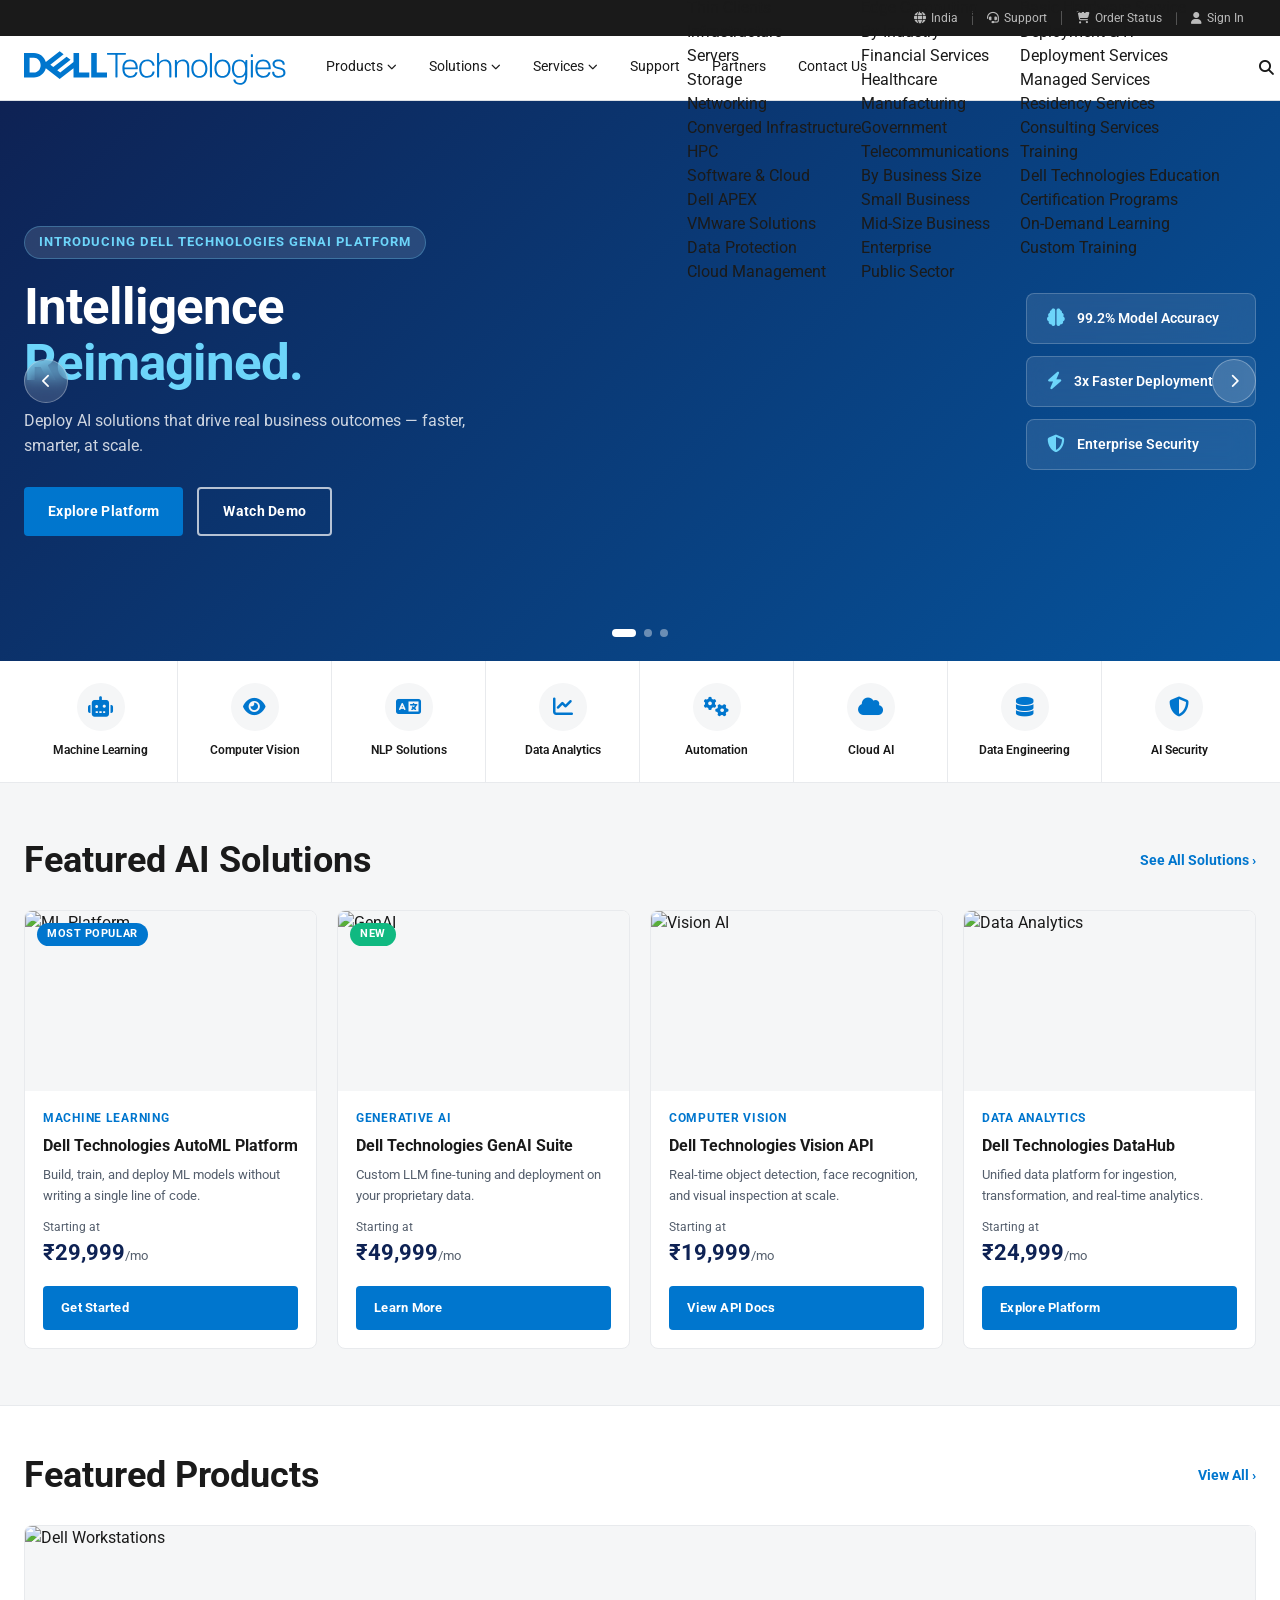
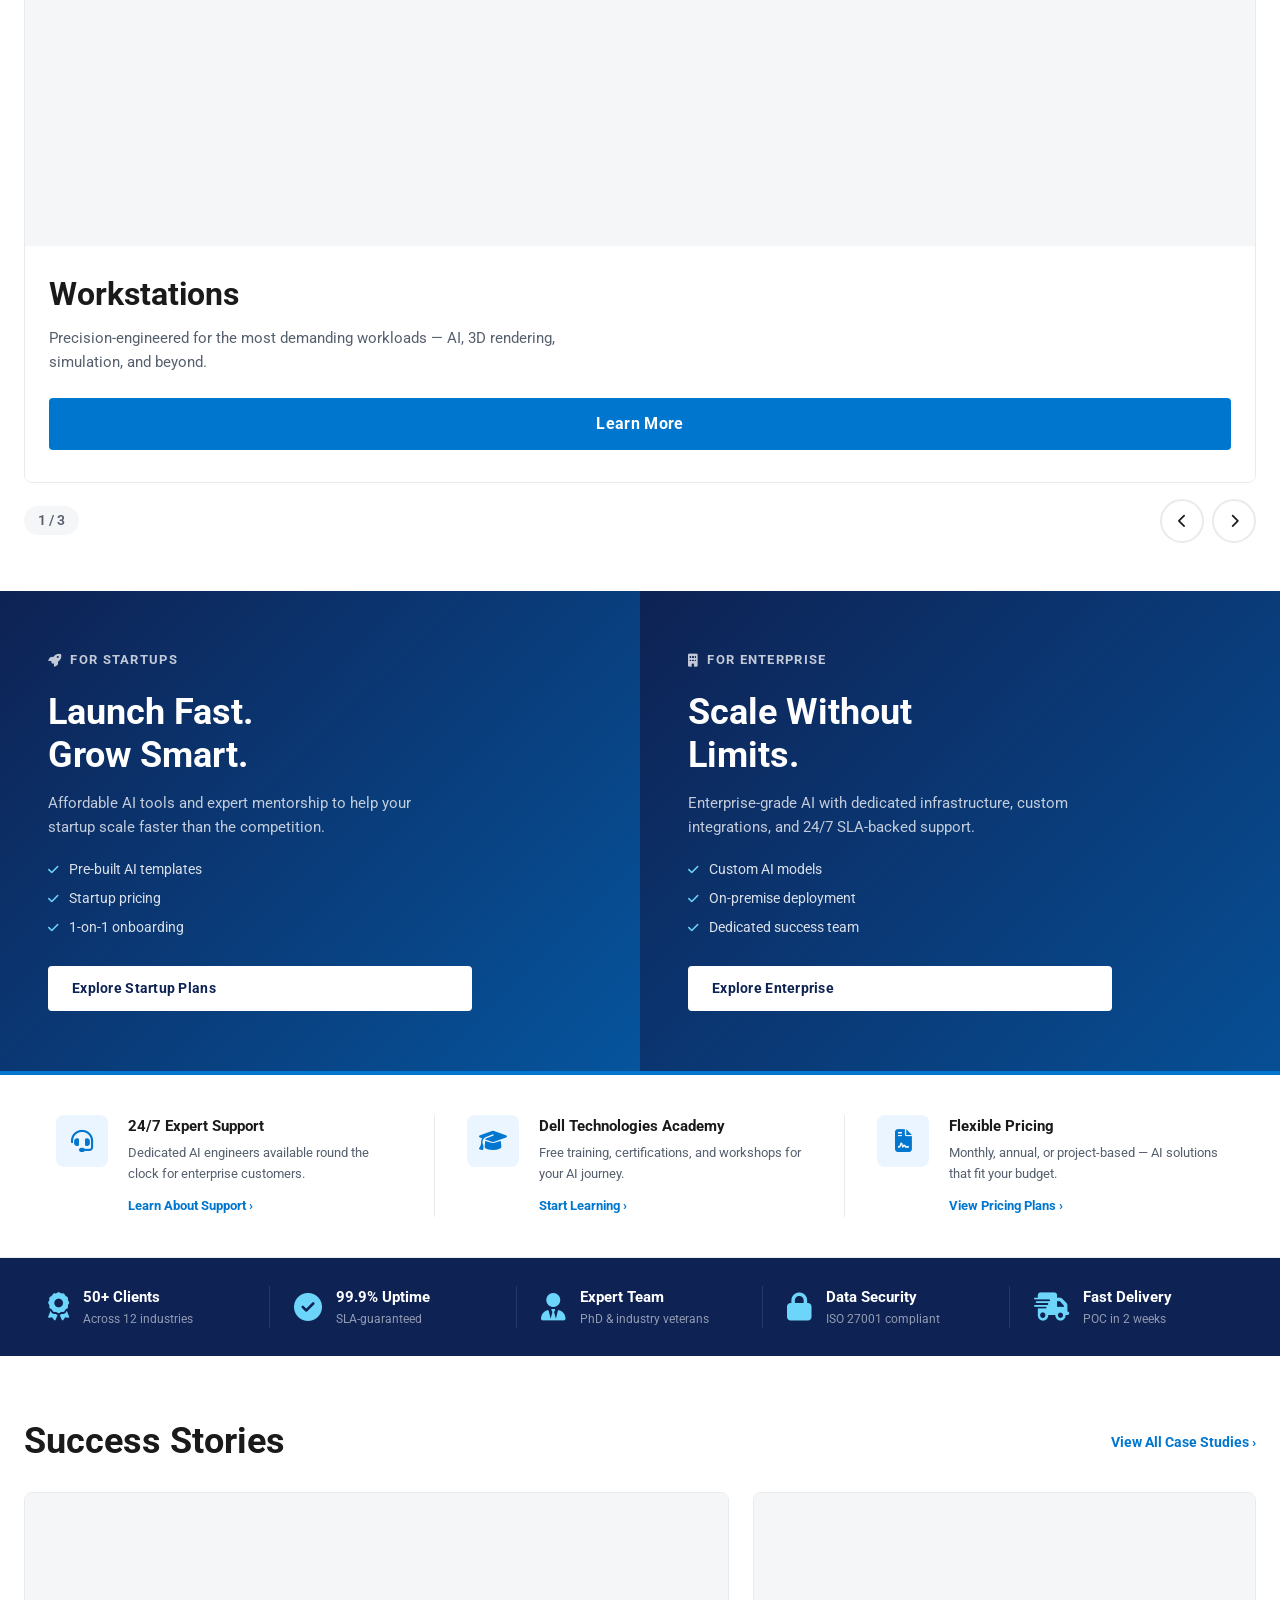
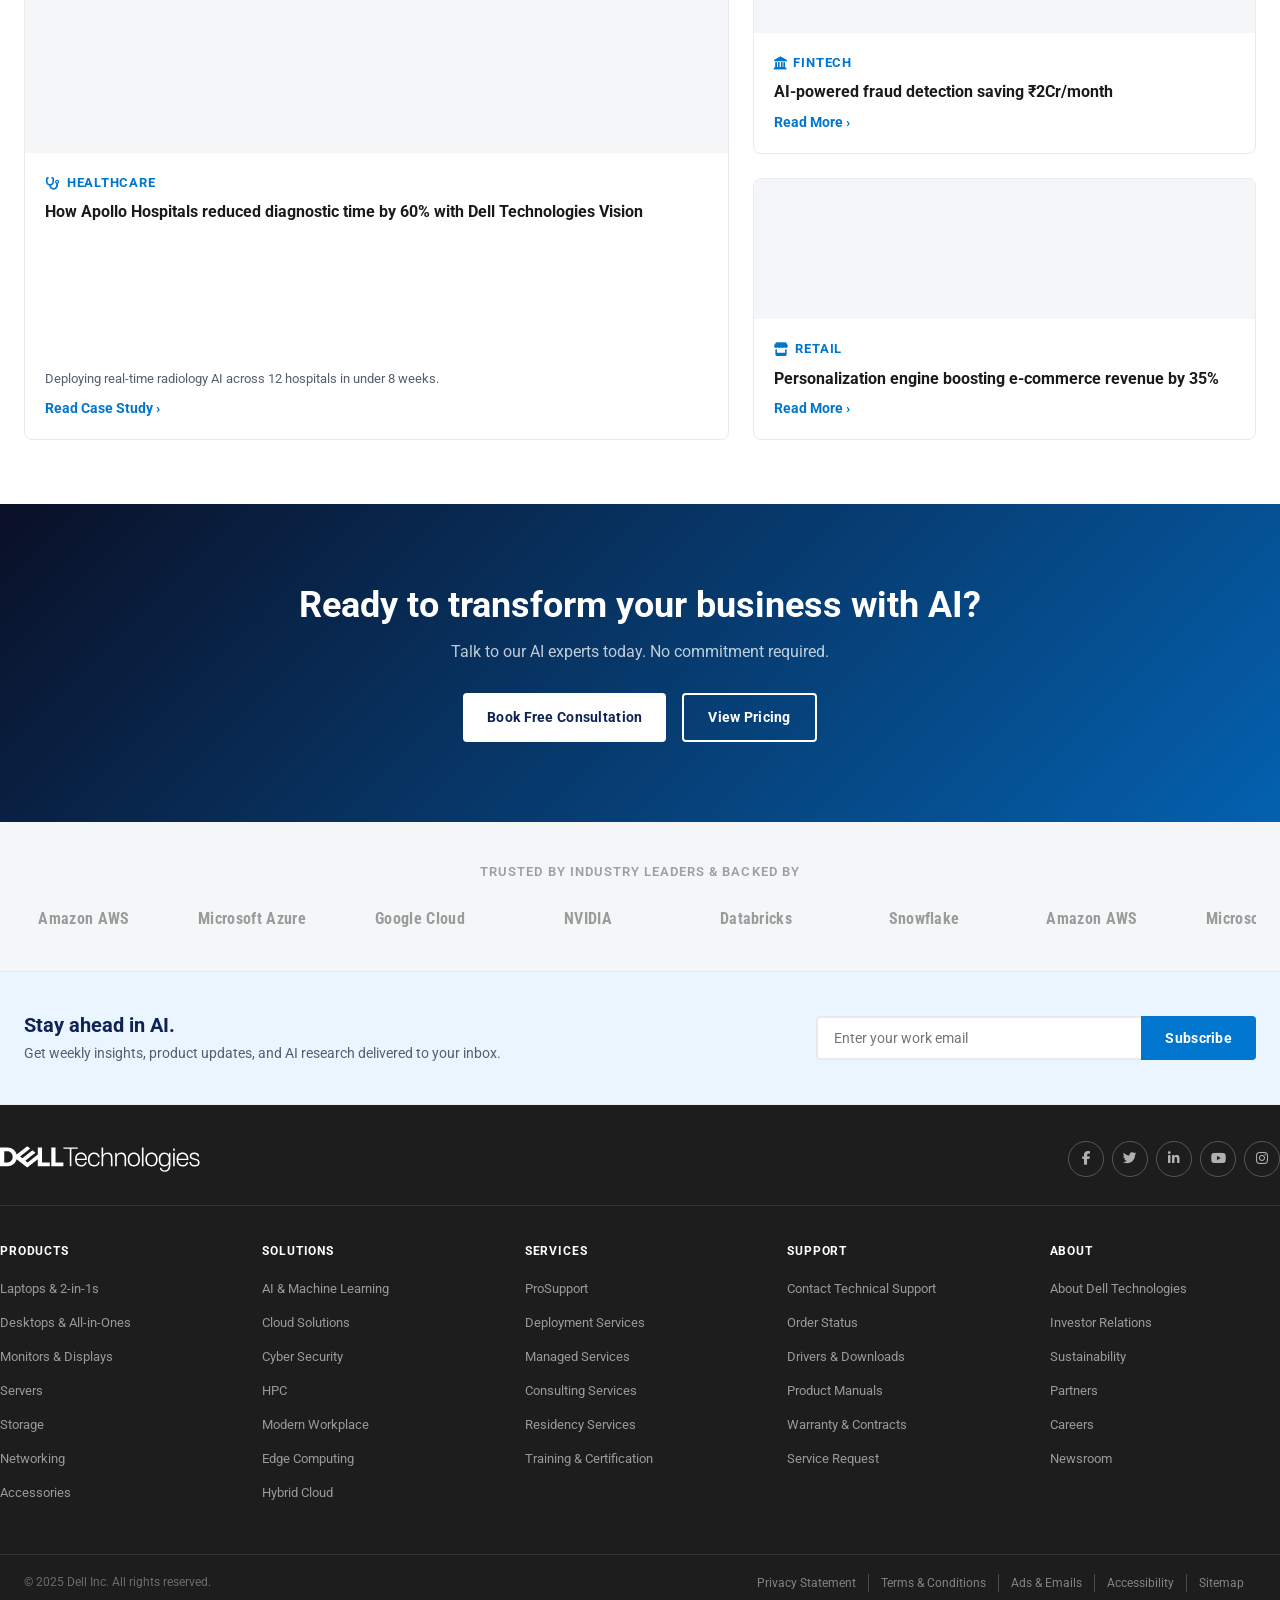
==== commit 2d8680f0: "Fix desktop mega menu layout broken by display:contents on mob-l1 display:contents has a Chromium bu" ====
--- a/index.html
+++ b/index.html
@@ -79,8 +79,8 @@
 .logo,.ft-logo{display:flex;align-items:center;flex-shrink:0}
 .dell-logo-img{height:40px;width:auto;display:block}
 .ft-brand .dell-logo-img{height:32px;filter:brightness(0) invert(1)}
-.main-nav{display:flex;align-items:center;flex:1;padding:0 24px}
-.nav-list{display:flex;align-items:center;height:64px}
+.main-nav{display:flex;align-items:center;flex:1;padding:0 24px;overflow:visible}
+.nav-list{display:flex;align-items:center;height:64px;overflow:visible}
 .nav-item{position:relative;height:64px;display:flex;align-items:center}
 .nav-link{display:flex;align-items:center;gap:4px;height:64px;padding:0 16px;font-size:.875rem;font-weight:400;color:#1a1a1a;border-bottom:3px solid transparent;transition:color var(--t),border-color var(--t);white-space:nowrap}
 .nav-link .fa-chevron-down{font-size:.6rem;transition:transform var(--t)}
@@ -293,7 +293,8 @@
 /* ===== MOBILE NAV DRAWER (Dell exact two-panel) ===== */
 .mob-nav-hdr{display:none}
 .mob-nav-footer{display:none}
-.mob-l1{display:contents}/* desktop: transparent wrapper */
+/* Desktop: mob-l1 is a transparent flex passthrough — no display:contents (breaks position:absolute mega menus in Chromium) */
+.mob-l1{display:flex;flex:1;align-items:center;min-width:0;overflow:visible;position:static}
 
 @media(max-width:900px){
   .util-bar{display:none}
@@ -472,42 +473,91 @@
 
       <ul class="nav-list">
         <li class="nav-item has-mega">
-          <a href="#" class="nav-link">Products <i class="fas fa-chevron-down"></i></a>
+          <a href="https://www.dell.com/en-in/shop/deals/laptops" target="_blank" rel="noopener" class="nav-link">Products <i class="fas fa-chevron-down"></i></a>
           <div class="mega">
-            <div class="mega-col"><h4>PCs &amp; Laptops</h4><ul><li><a href="#">Laptops &amp; 2-in-1s</a></li><li><a href="#">Desktops &amp; All-in-Ones</a></li><li><a href="#">Monitors</a></li><li><a href="#">Workstations</a></li><li><a href="#">Thin Clients</a></li></ul></div>
-            <div class="mega-col"><h4>Infrastructure</h4><ul><li><a href="#">Servers</a></li><li><a href="#">Storage</a></li><li><a href="#">Networking</a></li><li><a href="#">Converged Infrastructure</a></li><li><a href="#">HPC</a></li></ul></div>
-            <div class="mega-col"><h4>Software &amp; Cloud</h4><ul><li><a href="#">Dell APEX</a></li><li><a href="#">VMware Solutions</a></li><li><a href="#">Data Protection</a></li><li><a href="#">Cloud Management</a></li></ul></div>
-            <div class="mega-col mega-promo"><span class="promo-badge">New</span><h5>Dell APEX Cloud Platform</h5><p>Flexible cloud-as-a-service solutions for any workload.</p><a href="#" class="btn-link">Learn More &rsaquo;</a></div>
+            <div class="mega-col"><h4>PCs &amp; Laptops</h4><ul>
+              <li><a href="https://www.dell.com/en-in/shop/laptops/sc/laptops" target="_blank" rel="noopener">Laptops &amp; 2-in-1s</a></li>
+              <li><a href="https://www.dell.com/en-in/shop/desktops-all-in-one-pcs/sc/desktops" target="_blank" rel="noopener">Desktops &amp; All-in-Ones</a></li>
+              <li><a href="https://www.dell.com/en-in/shop/monitors-monitor-accessories/sc/monitors" target="_blank" rel="noopener">Monitors</a></li>
+              <li><a href="https://www.dell.com/en-in/shop/scc/sc/workstations" target="_blank" rel="noopener">Workstations</a></li>
+              <li><a href="https://www.dell.com/en-in/shop/thin-clients/sc/thin-clients" target="_blank" rel="noopener">Thin Clients</a></li>
+            </ul></div>
+            <div class="mega-col"><h4>Infrastructure</h4><ul>
+              <li><a href="https://www.dell.com/en-in/shop/poweredge-servers/sc/servers" target="_blank" rel="noopener">Servers</a></li>
+              <li><a href="https://www.dell.com/en-in/shop/storage/sc/storage" target="_blank" rel="noopener">Storage</a></li>
+              <li><a href="https://www.dell.com/en-in/shop/dell-networking/sc/networking" target="_blank" rel="noopener">Networking</a></li>
+              <li><a href="https://www.dell.com/en-in/dt/converged-infrastructure/index.htm" target="_blank" rel="noopener">Converged Infrastructure</a></li>
+              <li><a href="https://www.dell.com/en-in/dt/high-performance-computing/index.htm" target="_blank" rel="noopener">HPC</a></li>
+            </ul></div>
+            <div class="mega-col"><h4>Software &amp; Cloud</h4><ul>
+              <li><a href="https://www.dell.com/en-in/dt/apex/index.htm" target="_blank" rel="noopener">Dell APEX</a></li>
+              <li><a href="https://www.dell.com/en-in/dt/vmware/index.htm" target="_blank" rel="noopener">VMware Solutions</a></li>
+              <li><a href="https://www.dell.com/en-in/dt/data-protection/index.htm" target="_blank" rel="noopener">Data Protection</a></li>
+              <li><a href="https://www.dell.com/en-in/dt/cloud-computing/index.htm" target="_blank" rel="noopener">Cloud Management</a></li>
+            </ul></div>
+            <div class="mega-col mega-promo"><span class="promo-badge">New</span><h5>Dell APEX Cloud Platform</h5><p>Flexible cloud-as-a-service solutions for any workload.</p><a href="https://www.dell.com/en-in/dt/apex/index.htm" target="_blank" rel="noopener" class="btn-link">Learn More &rsaquo;</a></div>
           </div>
         </li>
         <li class="nav-item has-mega">
-          <a href="#" class="nav-link">Solutions <i class="fas fa-chevron-down"></i></a>
+          <a href="https://www.dell.com/en-in/dt/solutions/index.htm" target="_blank" rel="noopener" class="nav-link">Solutions <i class="fas fa-chevron-down"></i></a>
           <div class="mega">
-            <div class="mega-col"><h4>By Technology</h4><ul><li><a href="#">AI &amp; Machine Learning</a></li><li><a href="#">Cloud &amp; Multicloud</a></li><li><a href="#">Cyber Security</a></li><li><a href="#">Modern Workplace</a></li><li><a href="#">Edge Computing</a></li></ul></div>
-            <div class="mega-col"><h4>By Industry</h4><ul><li><a href="#">Financial Services</a></li><li><a href="#">Healthcare</a></li><li><a href="#">Manufacturing</a></li><li><a href="#">Government</a></li><li><a href="#">Telecommunications</a></li></ul></div>
-            <div class="mega-col"><h4>By Business Size</h4><ul><li><a href="#">Small Business</a></li><li><a href="#">Mid-Size Business</a></li><li><a href="#">Enterprise</a></li><li><a href="#">Public Sector</a></li></ul></div>
+            <div class="mega-col"><h4>By Technology</h4><ul>
+              <li><a href="https://www.dell.com/en-in/dt/solutions/artificial-intelligence/index.htm" target="_blank" rel="noopener">AI &amp; Machine Learning</a></li>
+              <li><a href="https://www.dell.com/en-in/dt/cloud-computing/index.htm" target="_blank" rel="noopener">Cloud &amp; Multicloud</a></li>
+              <li><a href="https://www.dell.com/en-in/dt/cybersecurity/index.htm" target="_blank" rel="noopener">Cyber Security</a></li>
+              <li><a href="https://www.dell.com/en-in/dt/industry/modern-workforce/index.htm" target="_blank" rel="noopener">Modern Workplace</a></li>
+              <li><a href="https://www.dell.com/en-in/dt/solutions/edge-computing/index.htm" target="_blank" rel="noopener">Edge Computing</a></li>
+            </ul></div>
+            <div class="mega-col"><h4>By Industry</h4><ul>
+              <li><a href="https://www.dell.com/en-in/dt/industry/financial-services/index.htm" target="_blank" rel="noopener">Financial Services</a></li>
+              <li><a href="https://www.dell.com/en-in/dt/industry/healthcare/index.htm" target="_blank" rel="noopener">Healthcare</a></li>
+              <li><a href="https://www.dell.com/en-in/dt/industry/manufacturing/index.htm" target="_blank" rel="noopener">Manufacturing</a></li>
+              <li><a href="https://www.dell.com/en-in/dt/industry/government/index.htm" target="_blank" rel="noopener">Government</a></li>
+              <li><a href="https://www.dell.com/en-in/dt/industry/telecom/index.htm" target="_blank" rel="noopener">Telecommunications</a></li>
+            </ul></div>
+            <div class="mega-col"><h4>By Business Size</h4><ul>
+              <li><a href="https://www.dell.com/en-in/shop/deal-finder/sc/smb-deals" target="_blank" rel="noopener">Small Business</a></li>
+              <li><a href="https://www.dell.com/en-in/dt/solutions/index.htm" target="_blank" rel="noopener">Mid-Size Business</a></li>
+              <li><a href="https://www.dell.com/en-in/dt/enterprise/index.htm" target="_blank" rel="noopener">Enterprise</a></li>
+              <li><a href="https://www.dell.com/en-in/dt/industry/government/index.htm" target="_blank" rel="noopener">Public Sector</a></li>
+            </ul></div>
           </div>
         </li>
         <li class="nav-item has-mega">
-          <a href="#" class="nav-link">Services <i class="fas fa-chevron-down"></i></a>
+          <a href="https://www.dell.com/en-in/dt/services/index.htm" target="_blank" rel="noopener" class="nav-link">Services <i class="fas fa-chevron-down"></i></a>
           <div class="mega">
-            <div class="mega-col"><h4>Support Services</h4><ul><li><a href="#">ProSupport</a></li><li><a href="#">ProSupport Plus</a></li><li><a href="#">ProSupport Flex</a></li><li><a href="#">Basic Hardware Service</a></li></ul></div>
-            <div class="mega-col"><h4>Deployment &amp; IT</h4><ul><li><a href="#">Deployment Services</a></li><li><a href="#">Managed Services</a></li><li><a href="#">Residency Services</a></li><li><a href="#">Consulting Services</a></li></ul></div>
-            <div class="mega-col"><h4>Training</h4><ul><li><a href="#">Dell Technologies Education</a></li><li><a href="#">Certification Programs</a></li><li><a href="#">On-Demand Learning</a></li><li><a href="#">Custom Training</a></li></ul></div>
+            <div class="mega-col"><h4>Support Services</h4><ul>
+              <li><a href="https://www.dell.com/en-in/dt/services/support-services/prosupport-services.htm" target="_blank" rel="noopener">ProSupport</a></li>
+              <li><a href="https://www.dell.com/en-in/dt/services/support-services/prosupport-plus.htm" target="_blank" rel="noopener">ProSupport Plus</a></li>
+              <li><a href="https://www.dell.com/en-in/dt/services/support-services/index.htm" target="_blank" rel="noopener">ProSupport Flex</a></li>
+              <li><a href="https://www.dell.com/en-in/dt/services/support-services/index.htm" target="_blank" rel="noopener">Basic Hardware Service</a></li>
+            </ul></div>
+            <div class="mega-col"><h4>Deployment &amp; IT</h4><ul>
+              <li><a href="https://www.dell.com/en-in/dt/services/deployment-services/index.htm" target="_blank" rel="noopener">Deployment Services</a></li>
+              <li><a href="https://www.dell.com/en-in/dt/services/managed-services/index.htm" target="_blank" rel="noopener">Managed Services</a></li>
+              <li><a href="https://www.dell.com/en-in/dt/services/consulting-services/index.htm" target="_blank" rel="noopener">Residency Services</a></li>
+              <li><a href="https://www.dell.com/en-in/dt/services/consulting-services/index.htm" target="_blank" rel="noopener">Consulting Services</a></li>
+            </ul></div>
+            <div class="mega-col"><h4>Training</h4><ul>
+              <li><a href="https://www.dell.com/en-in/dt/services/training-and-certification/index.htm" target="_blank" rel="noopener">Dell Technologies Education</a></li>
+              <li><a href="https://www.dell.com/en-in/dt/services/training-and-certification/index.htm" target="_blank" rel="noopener">Certification Programs</a></li>
+              <li><a href="https://www.dell.com/en-in/dt/services/training-and-certification/index.htm" target="_blank" rel="noopener">On-Demand Learning</a></li>
+              <li><a href="https://www.dell.com/en-in/dt/services/training-and-certification/index.htm" target="_blank" rel="noopener">Custom Training</a></li>
+            </ul></div>
           </div>
         </li>
-        <li class="nav-item"><a href="#" class="nav-link">Support</a></li>
-        <li class="nav-item"><a href="#" class="nav-link">Partners</a></li>
-        <li class="nav-item"><a href="#" class="nav-link">Contact Us</a></li>
+        <li class="nav-item"><a href="https://www.dell.com/support/home/en-in" target="_blank" rel="noopener" class="nav-link">Support</a></li>
+        <li class="nav-item"><a href="https://www.dell.com/en-in/dt/partner/index.htm" target="_blank" rel="noopener" class="nav-link">Partners</a></li>
+        <li class="nav-item"><a href="https://www.dell.com/en-in/work/learn/contactus.htm" target="_blank" rel="noopener" class="nav-link">Contact Us</a></li>
       </ul>
 
       <!-- Mobile-only footer items (Dell Premier, Contact, Region) -->
       <div class="mob-nav-footer">
         <div class="mob-nav-div"></div>
-        <a href="#" class="mob-biz-link">Dell Premier for Business</a>
+        <a href="https://www.dell.com/en-in/shop/promo/en-in/premier" target="_blank" rel="noopener" class="mob-biz-link">Dell Premier for Business</a>
         <div class="mob-nav-div"></div>
-        <a href="#" class="mob-contact-link"><i class="fas fa-headset"></i>Contact Us</a>
-        <a href="#" class="mob-region-link">
+        <a href="https://www.dell.com/en-in/work/learn/contactus.htm" target="_blank" rel="noopener" class="mob-contact-link"><i class="fas fa-headset"></i>Contact Us</a>
+        <a href="https://www.dell.com/en-in" target="_blank" rel="noopener" class="mob-region-link">
           <span class="mob-region-left"><i class="fas fa-globe"></i>IN / EN</span>
           <i class="fas fa-chevron-right mob-chev"></i>
         </a>
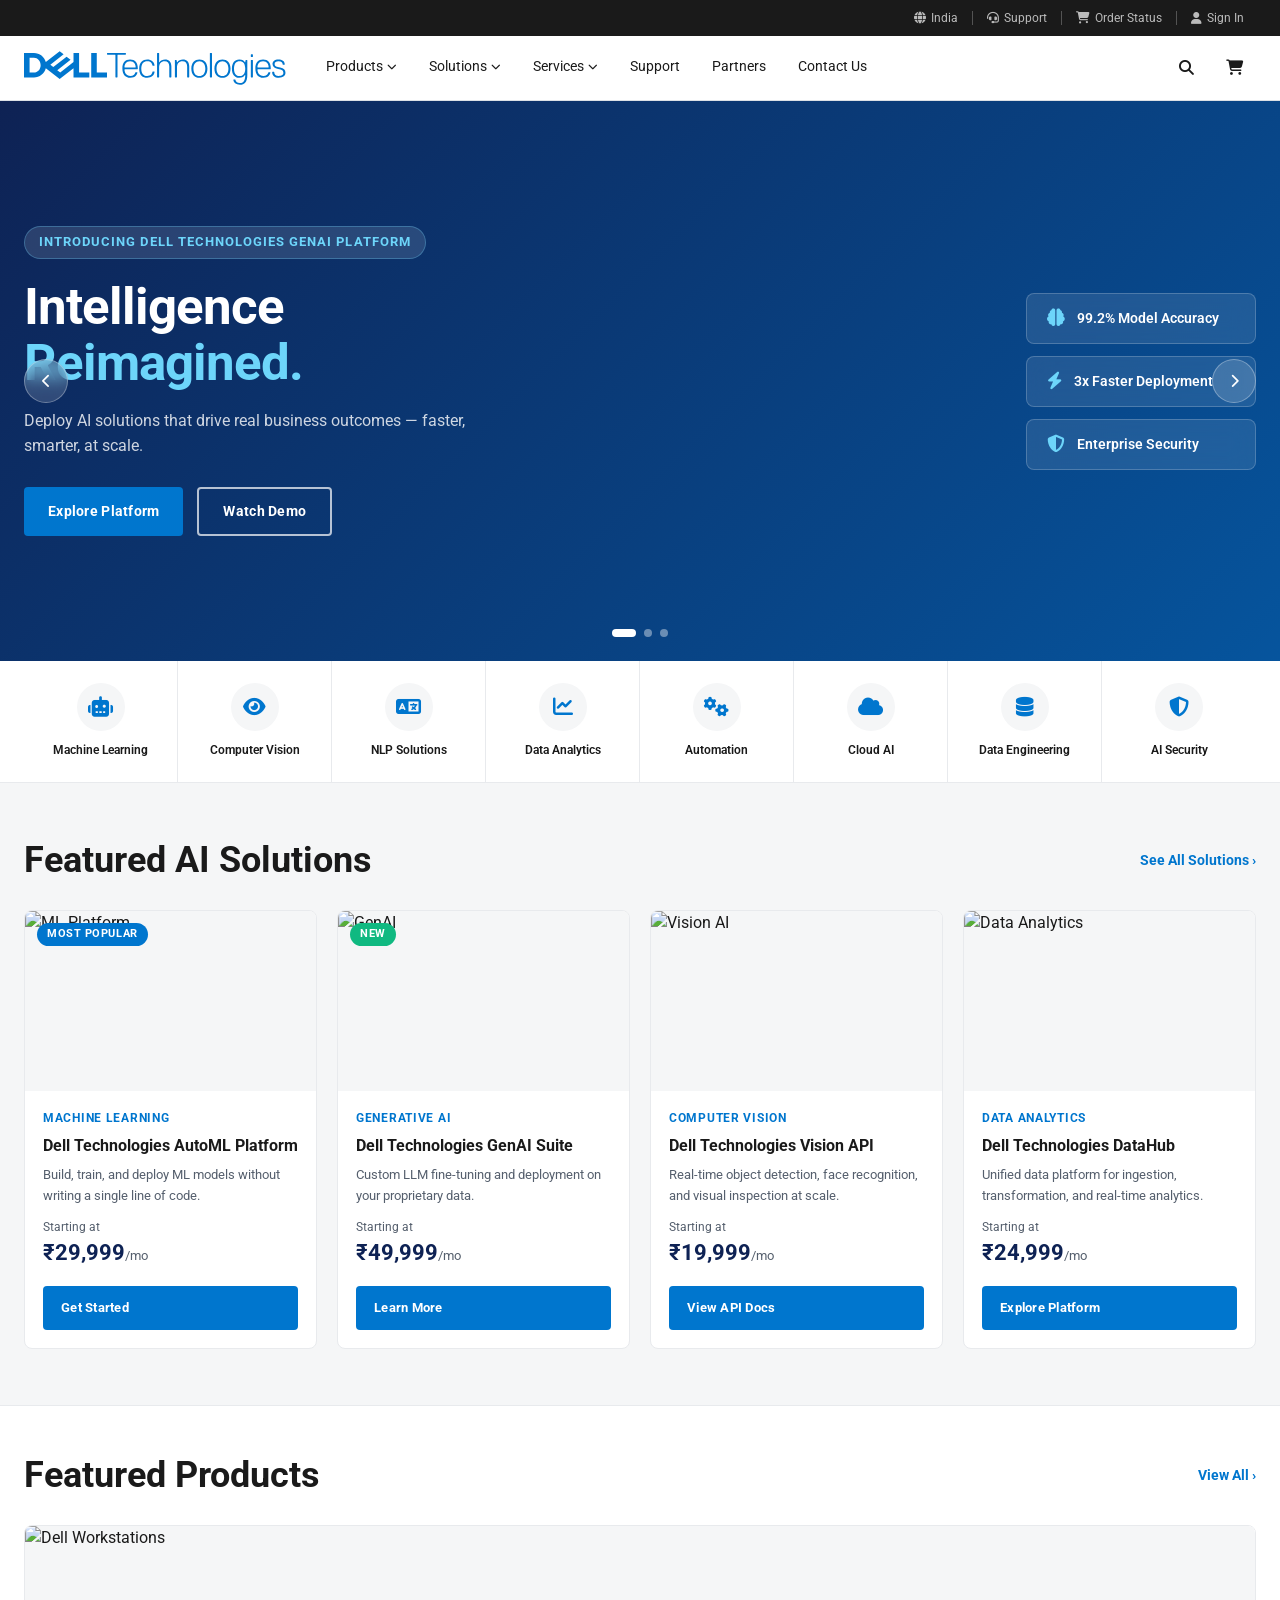
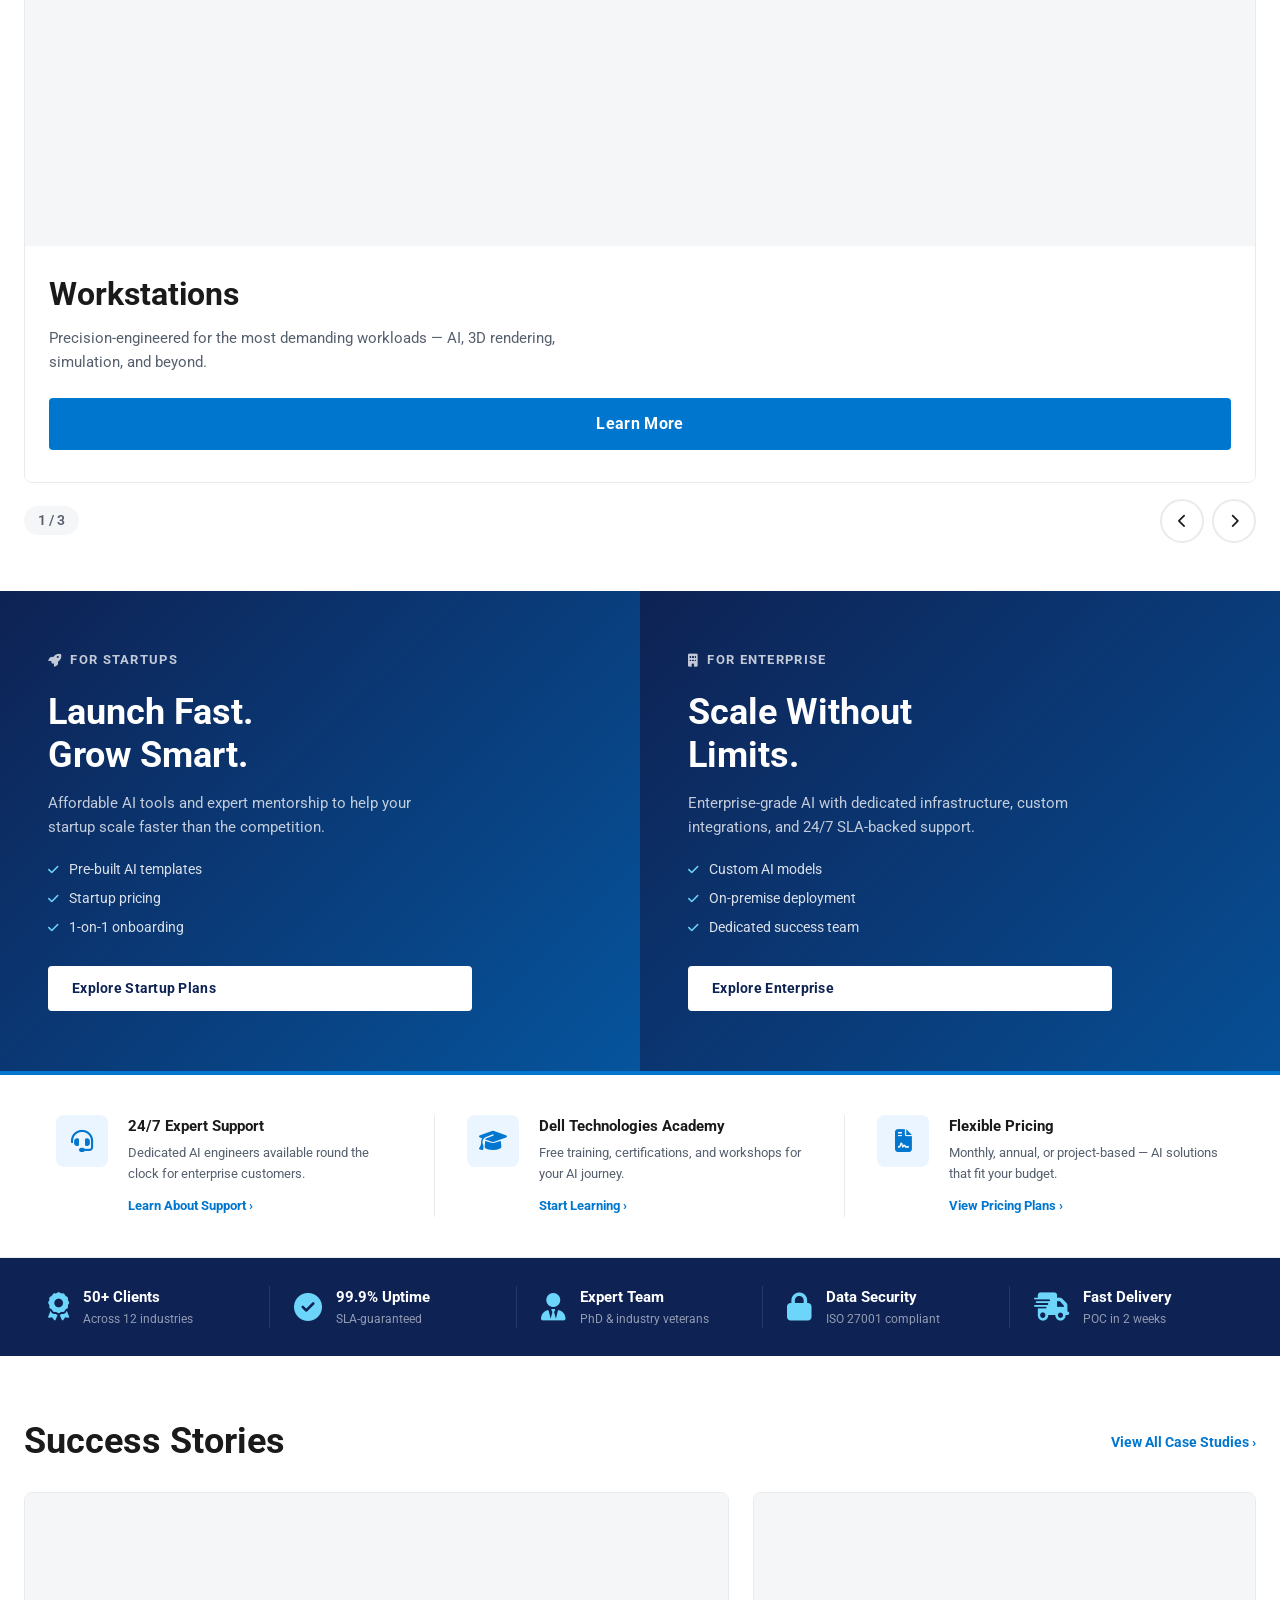
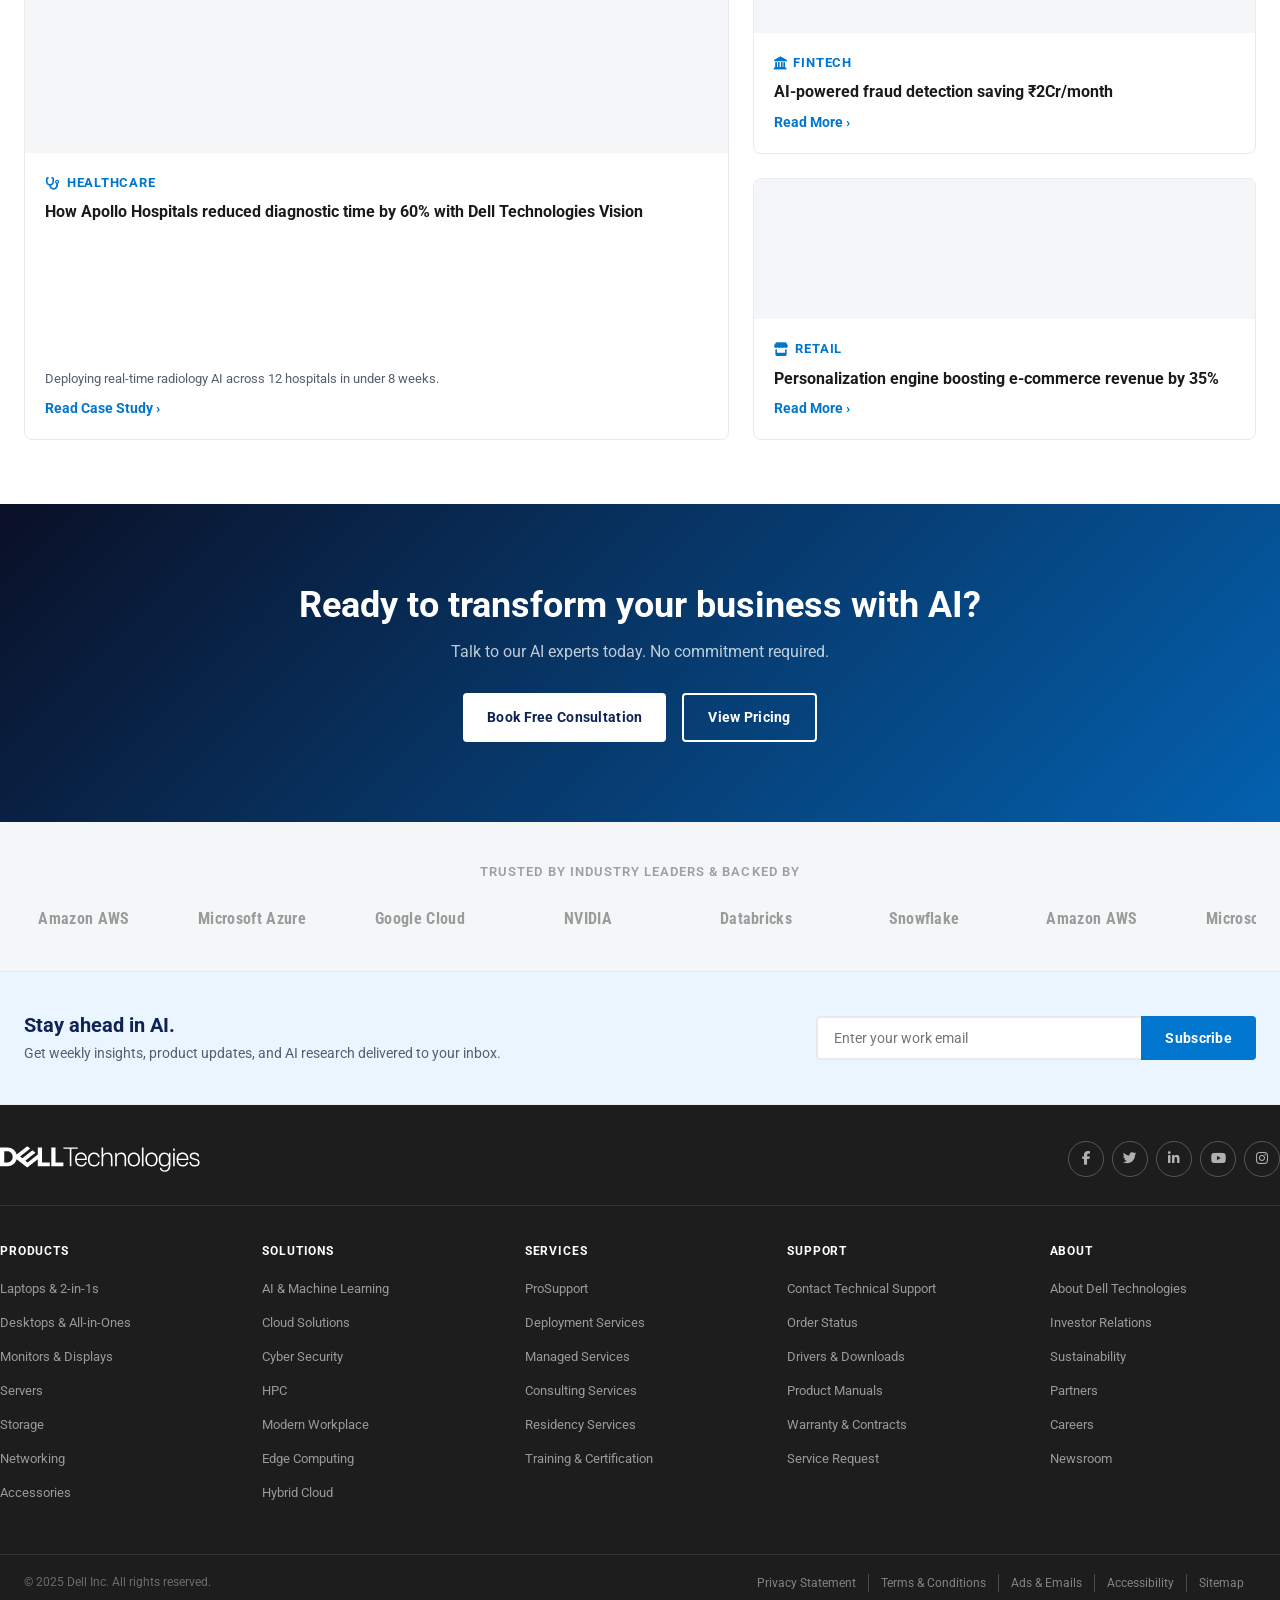
==== commit 68da4683: "Fix: hide JS-injected mob-subpanel divs on desktop Added display:none base CSS rule for .mob-subpane" ====
--- a/index.html
+++ b/index.html
@@ -293,6 +293,8 @@
 /* ===== MOBILE NAV DRAWER (Dell exact two-panel) ===== */
 .mob-nav-hdr{display:none}
 .mob-nav-footer{display:none}
+/* Sub-panels injected by JS — must be hidden on desktop; mobile 900px block overrides to display:flex */
+.mob-subpanel{display:none}
 /* Desktop: mob-l1 is a transparent flex passthrough — no display:contents (breaks position:absolute mega menus in Chromium) */
 .mob-l1{display:flex;flex:1;align-items:center;min-width:0;overflow:visible;position:static}
 
